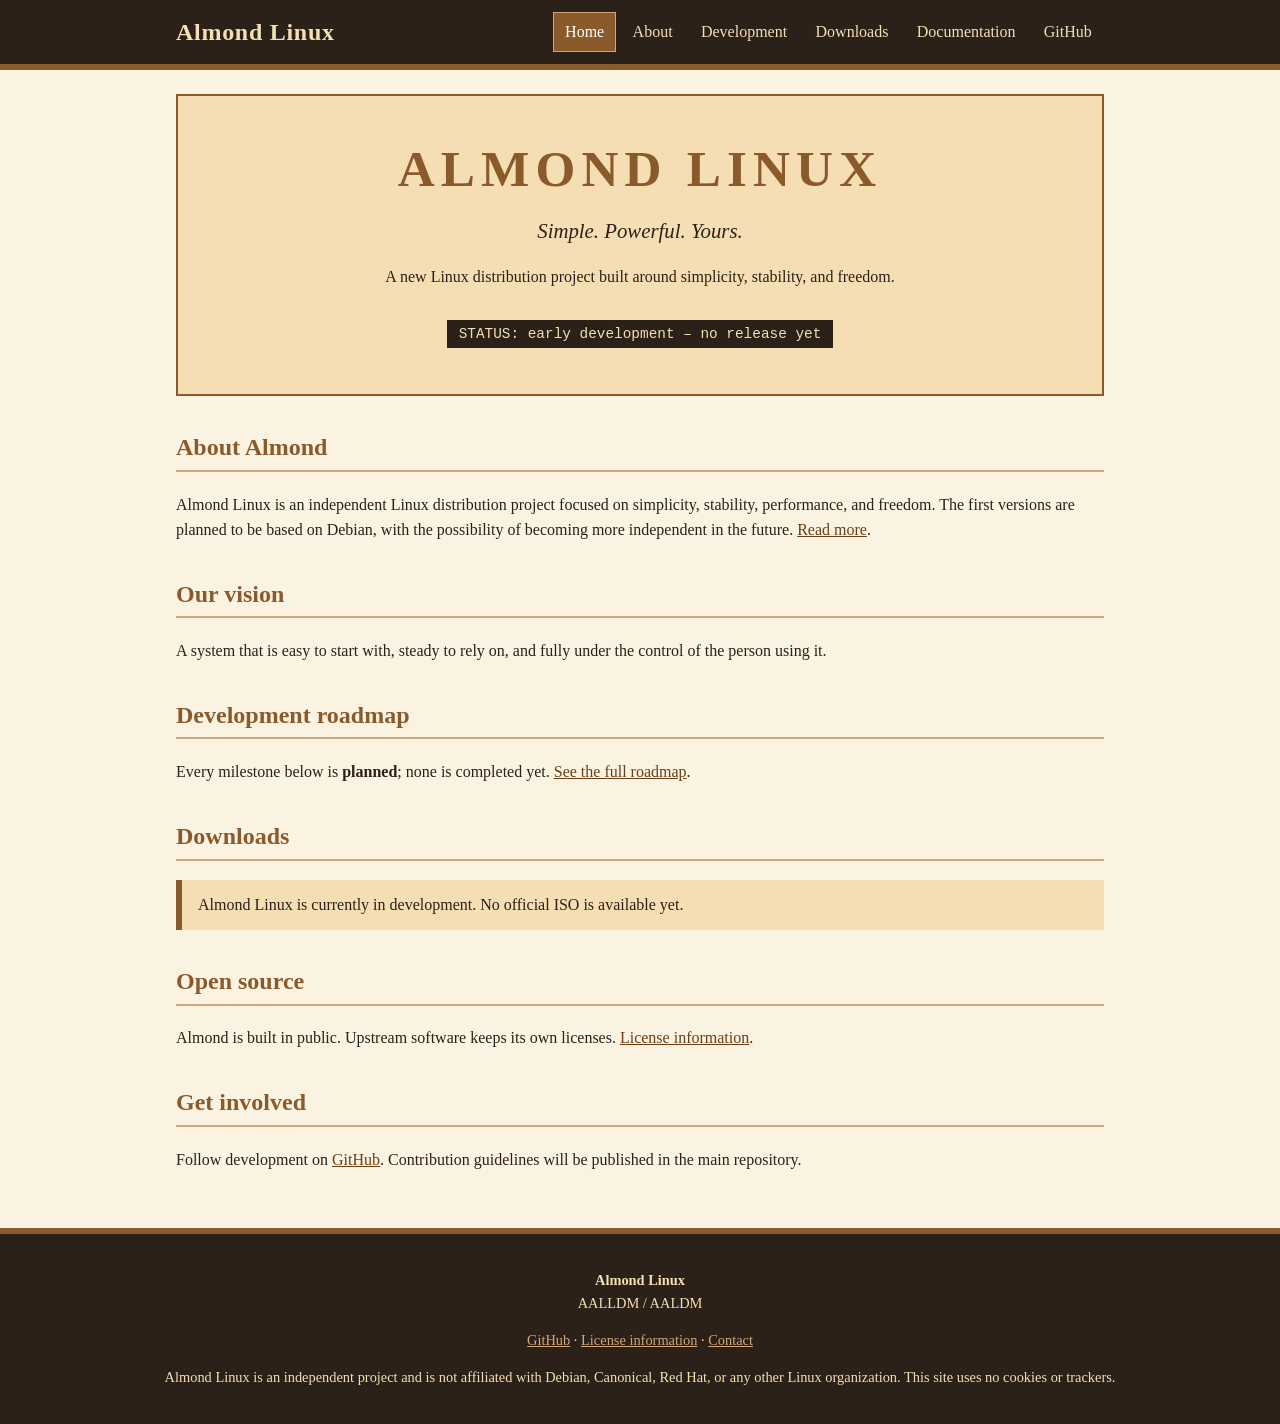
==== index.html @ 00ea7e12 "Initial Almond Linux website (local)" ====
<!DOCTYPE html>
<html lang="en"><head><meta charset="utf-8"><meta name="viewport" content="width=device-width,initial-scale=1">
<title>Almond Linux – Simple. Powerful. Yours.</title><meta name="description" content="Almond Linux is an independent Debian-based Linux distribution project, currently in early development.">
<meta property="og:title" content="Almond Linux – Simple. Powerful. Yours."><meta property="og:description" content="Almond Linux is an independent Debian-based Linux distribution project, currently in early development."><meta property="og:type" content="website">
<meta name="theme-color" content="#2B2118"><link rel="stylesheet" href="assets/css/style.css"></head>
<body><a class="skip" href="#main">Skip to content</a>
<header><div class="bar"><a class="brand" href="index.html">Almond Linux</a><nav aria-label="Main"><ul><li><a href="index.html" aria-current="page">Home</a></li><li><a href="about.html">About</a></li><li><a href="development.html">Development</a></li><li><a href="downloads.html">Downloads</a></li><li><a href="docs.html">Documentation</a></li><li><a href="https://github.com/AlmondLinux" rel="noopener">GitHub</a></li></ul></nav></div></header>
<main id="main">

<section class="hero"><h1>ALMOND LINUX</h1><p class="tag">Simple. Powerful. Yours.</p>
<p>A new Linux distribution project built around simplicity, stability, and freedom.</p>
<p class="status">STATUS: early development – no release yet</p></section>
<h2>About Almond</h2>
<p>Almond Linux is an independent Linux distribution project focused on simplicity, stability, performance, and freedom. The first versions are planned to be based on Debian, with the possibility of becoming more independent in the future. <a href="about.html">Read more</a>.</p>
<h2>Our vision</h2>
<p>A system that is easy to start with, steady to rely on, and fully under the control of the person using it.</p>
<h2>Development roadmap</h2>
<p>Every milestone below is <strong>planned</strong>; none is completed yet. <a href="development.html">See the full roadmap</a>.</p>
<h2>Downloads</h2>
<p class="notice">Almond Linux is currently in development. No official ISO is available yet.</p>
<h2>Open source</h2>
<p>Almond is built in public. Upstream software keeps its own licenses. <a href="docs.html#license">License information</a>.</p>
<h2>Get involved</h2>
<p>Follow development on <a href="https://github.com/AlmondLinux" rel="noopener">GitHub</a>. Contribution guidelines will be published in the main repository.</p>
</main>
<footer><p><strong>Almond Linux</strong><br>AALLDM / AALDM</p>
<p><a href="https://github.com/AlmondLinux" rel="noopener">GitHub</a> · <a href="docs.html#license">License information</a> · <a href="docs.html#contact">Contact</a></p>
<p>Almond Linux is an independent project and is not affiliated with Debian, Canonical, Red Hat, or any other Linux organization. This site uses no cookies or trackers.</p></footer>
</body></html>
---- assets/css/style.css ----
:root{--brown:#8B5A2B;--almond:#D2A679;--cream:#F5DEB3;--dark:#2B2118;--paper:#FBF3E2}
*{box-sizing:border-box}
html{font-size:100%}
body{margin:0;background:var(--paper);color:var(--dark);font:1rem/1.6 Georgia,"Times New Roman",serif}
a{color:#6B3F14}a:hover{color:var(--dark)}
a:focus-visible,button:focus-visible{outline:3px solid var(--dark);outline-offset:2px}
.skip{position:absolute;left:-999px}.skip:focus{left:8px;top:8px;background:var(--cream);padding:.5rem;z-index:9}
header{background:var(--dark);border-bottom:6px solid var(--brown)}
.bar{max-width:60rem;margin:0 auto;padding:.75rem 1rem;display:flex;flex-wrap:wrap;align-items:center;justify-content:space-between;gap:.5rem}
.brand{color:var(--cream);font:700 1.5rem Georgia,serif;text-decoration:none;letter-spacing:.03em}
.brand:hover{color:var(--almond)}
nav ul{list-style:none;margin:0;padding:0;display:flex;flex-wrap:wrap;gap:.25rem}
nav a{display:block;color:var(--cream);text-decoration:none;padding:.4rem .7rem;border:1px solid transparent}
nav a:hover,nav a[aria-current=page]{background:var(--brown);border-color:var(--almond);color:#fff}
main{max-width:60rem;margin:0 auto;padding:1.5rem 1rem 2.5rem}
.hero{background:var(--cream);border:2px solid var(--brown);padding:2rem 1.25rem;text-align:center;margin-bottom:2rem}
.hero h1{font-size:clamp(2rem,8vw,3.2rem);letter-spacing:.12em;margin:0;color:var(--brown)}
.tag{font-size:1.3rem;font-style:italic;margin:.25rem 0 1rem}
.status{display:inline-block;background:var(--dark);color:var(--cream);padding:.25rem .75rem;font:.9rem/1.4 monospace}
h2{color:var(--brown);border-bottom:2px solid var(--almond);padding-bottom:.2rem;margin-top:2rem}
.notice{border-left:6px solid var(--brown);background:var(--cream);padding:.75rem 1rem}
table{border-collapse:collapse;width:100%}
th,td{border:1px solid var(--almond);padding:.5rem;text-align:left;vertical-align:top}
th{background:var(--cream)}
code,pre{font-family:ui-monospace,Menlo,monospace}pre{background:var(--dark);color:var(--cream);padding:1rem;overflow-x:auto}
footer{background:var(--dark);color:var(--cream);border-top:6px solid var(--brown);text-align:center;padding:1.25rem 1rem;font-size:.9rem}
footer a{color:var(--almond)}
@media(max-width:36rem){.bar{flex-direction:column;align-items:flex-start}}
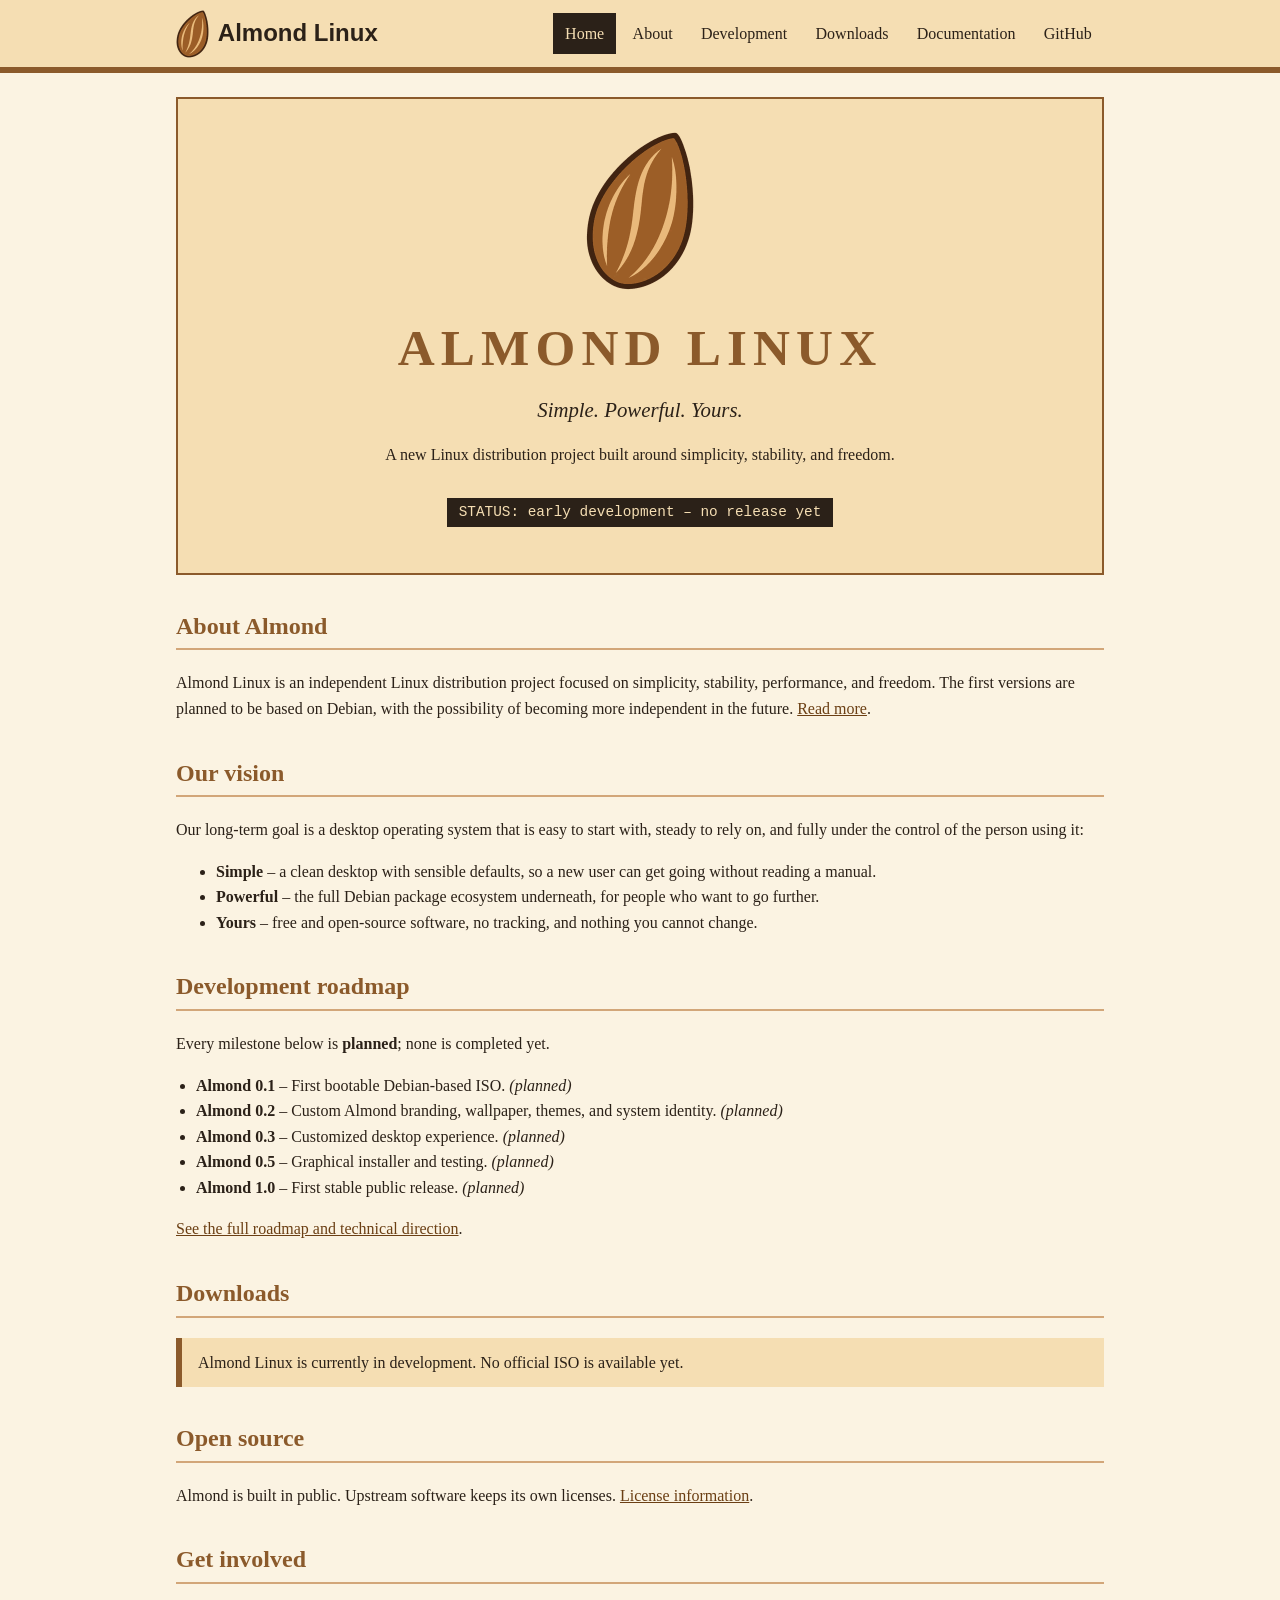
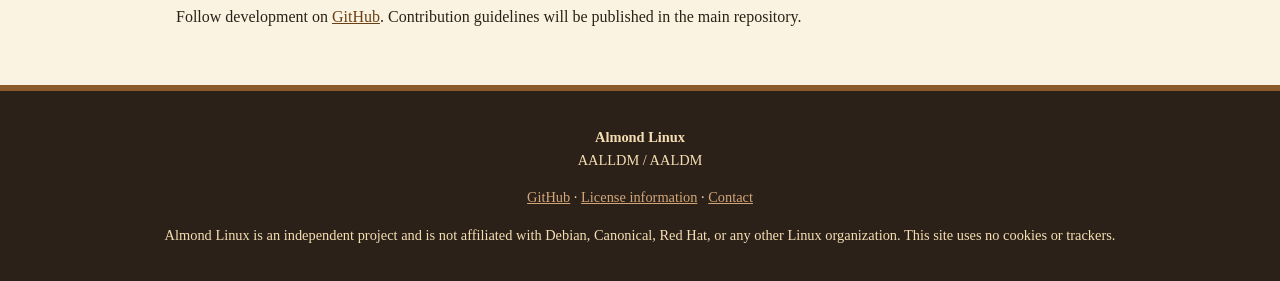
==== commit 104ba542: "Add official Almond logo, favicon and social image; cream header; home roadmap list Co-Authored-By: " ====
--- a/index.html
+++ b/index.html
@@ -2,20 +2,34 @@
 <html lang="en"><head><meta charset="utf-8"><meta name="viewport" content="width=device-width,initial-scale=1">
 <title>Almond Linux – Simple. Powerful. Yours.</title><meta name="description" content="Almond Linux is an independent Debian-based Linux distribution project, currently in early development.">
 <meta property="og:title" content="Almond Linux – Simple. Powerful. Yours."><meta property="og:description" content="Almond Linux is an independent Debian-based Linux distribution project, currently in early development."><meta property="og:type" content="website">
-<meta name="theme-color" content="#2B2118"><link rel="stylesheet" href="assets/css/style.css"></head>
+<meta name="theme-color" content="#F5DEB3"><link rel="stylesheet" href="assets/css/style.css">
+<link rel="icon" href="favicon.ico" sizes="any"><link rel="icon" type="image/png" sizes="32x32" href="assets/images/favicon-32.png"><link rel="apple-touch-icon" href="assets/images/apple-touch-icon.png">
+<meta property="og:image" content="https://almondlinux.github.io/assets/images/og-image.png"><meta property="og:image:alt" content="The Almond Linux logo: a brown almond above the words Almond Linux"><meta name="twitter:card" content="summary_large_image">
+</head>
 <body><a class="skip" href="#main">Skip to content</a>
-<header><div class="bar"><a class="brand" href="index.html">Almond Linux</a><nav aria-label="Main"><ul><li><a href="index.html" aria-current="page">Home</a></li><li><a href="about.html">About</a></li><li><a href="development.html">Development</a></li><li><a href="downloads.html">Downloads</a></li><li><a href="docs.html">Documentation</a></li><li><a href="https://github.com/AlmondLinux" rel="noopener">GitHub</a></li></ul></nav></div></header>
+<header><div class="bar"><a class="brand" href="index.html"><img src="assets/images/almond-mark-header.png" width="33" height="48" alt=""><span>Almond Linux</span></a><nav aria-label="Main"><ul><li><a href="index.html" aria-current="page">Home</a></li><li><a href="about.html">About</a></li><li><a href="development.html">Development</a></li><li><a href="downloads.html">Downloads</a></li><li><a href="docs.html">Documentation</a></li><li><a href="https://github.com/AlmondLinux" rel="noopener">GitHub</a></li></ul></nav></div></header>
 <main id="main">
 
-<section class="hero"><h1>ALMOND LINUX</h1><p class="tag">Simple. Powerful. Yours.</p>
+<section class="hero"><img class="hero-mark" src="assets/images/almond-mark.png" width="110" height="160" alt=""><h1>ALMOND LINUX</h1><p class="tag">Simple. Powerful. Yours.</p>
 <p>A new Linux distribution project built around simplicity, stability, and freedom.</p>
 <p class="status">STATUS: early development – no release yet</p></section>
 <h2>About Almond</h2>
 <p>Almond Linux is an independent Linux distribution project focused on simplicity, stability, performance, and freedom. The first versions are planned to be based on Debian, with the possibility of becoming more independent in the future. <a href="about.html">Read more</a>.</p>
 <h2>Our vision</h2>
-<p>A system that is easy to start with, steady to rely on, and fully under the control of the person using it.</p>
+<p>Our long-term goal is a desktop operating system that is easy to start with, steady to rely on, and fully under the control of the person using it:</p>
+<ul><li><strong>Simple</strong> – a clean desktop with sensible defaults, so a new user can get going without reading a manual.</li>
+<li><strong>Powerful</strong> – the full Debian package ecosystem underneath, for people who want to go further.</li>
+<li><strong>Yours</strong> – free and open-source software, no tracking, and nothing you cannot change.</li></ul>
 <h2>Development roadmap</h2>
-<p>Every milestone below is <strong>planned</strong>; none is completed yet. <a href="development.html">See the full roadmap</a>.</p>
+<p>Every milestone below is <strong>planned</strong>; none is completed yet.</p>
+<ul class="roadmap">
+<li><strong>Almond 0.1</strong> – First bootable Debian-based ISO. <em>(planned)</em></li>
+<li><strong>Almond 0.2</strong> – Custom Almond branding, wallpaper, themes, and system identity. <em>(planned)</em></li>
+<li><strong>Almond 0.3</strong> – Customized desktop experience. <em>(planned)</em></li>
+<li><strong>Almond 0.5</strong> – Graphical installer and testing. <em>(planned)</em></li>
+<li><strong>Almond 1.0</strong> – First stable public release. <em>(planned)</em></li>
+</ul>
+<p><a href="development.html">See the full roadmap and technical direction</a>.</p>
 <h2>Downloads</h2>
 <p class="notice">Almond Linux is currently in development. No official ISO is available yet.</p>
 <h2>Open source</h2>
--- a/assets/css/style.css
+++ b/assets/css/style.css
@@ -5,15 +5,20 @@
 a{color:#6B3F14}a:hover{color:var(--dark)}
 a:focus-visible,button:focus-visible{outline:3px solid var(--dark);outline-offset:2px}
 .skip{position:absolute;left:-999px}.skip:focus{left:8px;top:8px;background:var(--cream);padding:.5rem;z-index:9}
-header{background:var(--dark);border-bottom:6px solid var(--brown)}
-.bar{max-width:60rem;margin:0 auto;padding:.75rem 1rem;display:flex;flex-wrap:wrap;align-items:center;justify-content:space-between;gap:.5rem}
-.brand{color:var(--cream);font:700 1.5rem Georgia,serif;text-decoration:none;letter-spacing:.03em}
-.brand:hover{color:var(--almond)}
+header{background:var(--cream);border-bottom:6px solid var(--brown)}
+.bar{max-width:60rem;margin:0 auto;padding:.6rem 1rem;display:flex;flex-wrap:wrap;align-items:center;justify-content:space-between;gap:.5rem}
+.brand{display:flex;align-items:center;gap:.55rem;color:var(--dark);font:700 1.5rem/1.2 "Trebuchet MS",Verdana,sans-serif;text-decoration:none}
+.brand img{display:block}
+.brand:hover{color:var(--brown)}
 nav ul{list-style:none;margin:0;padding:0;display:flex;flex-wrap:wrap;gap:.25rem}
-nav a{display:block;color:var(--cream);text-decoration:none;padding:.4rem .7rem;border:1px solid transparent}
-nav a:hover,nav a[aria-current=page]{background:var(--brown);border-color:var(--almond);color:#fff}
+nav a{display:block;color:var(--dark);text-decoration:none;padding:.4rem .7rem;border:1px solid transparent}
+nav a:hover{background:var(--brown);border-color:var(--dark);color:#fff}
+nav a[aria-current=page]{background:var(--dark);color:var(--cream)}
 main{max-width:60rem;margin:0 auto;padding:1.5rem 1rem 2.5rem}
 .hero{background:var(--cream);border:2px solid var(--brown);padding:2rem 1.25rem;text-align:center;margin-bottom:2rem}
+.hero-mark{display:block;margin:0 auto 1rem;height:auto}
+.logo-full{display:block;max-width:100%;height:auto}
+.roadmap{padding-left:1.25rem}
 .hero h1{font-size:clamp(2rem,8vw,3.2rem);letter-spacing:.12em;margin:0;color:var(--brown)}
 .tag{font-size:1.3rem;font-style:italic;margin:.25rem 0 1rem}
 .status{display:inline-block;background:var(--dark);color:var(--cream);padding:.25rem .75rem;font:.9rem/1.4 monospace}
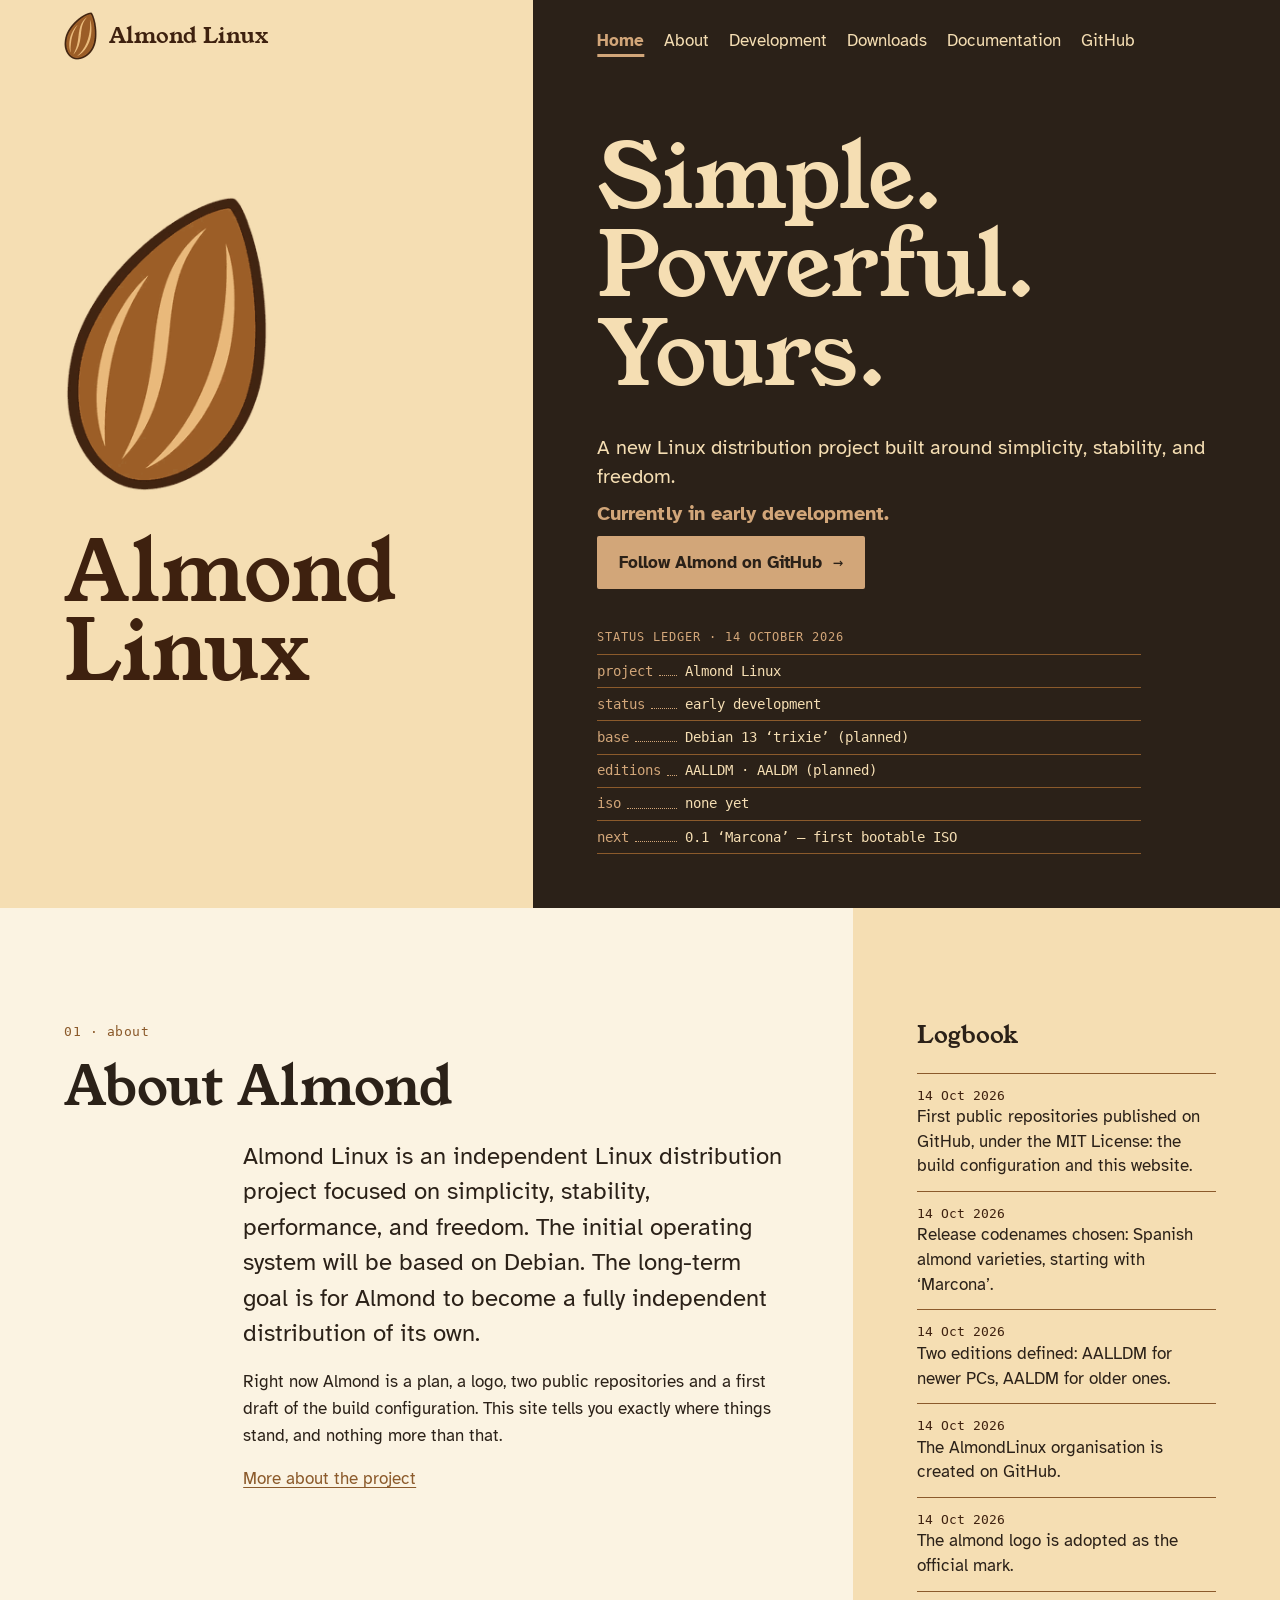
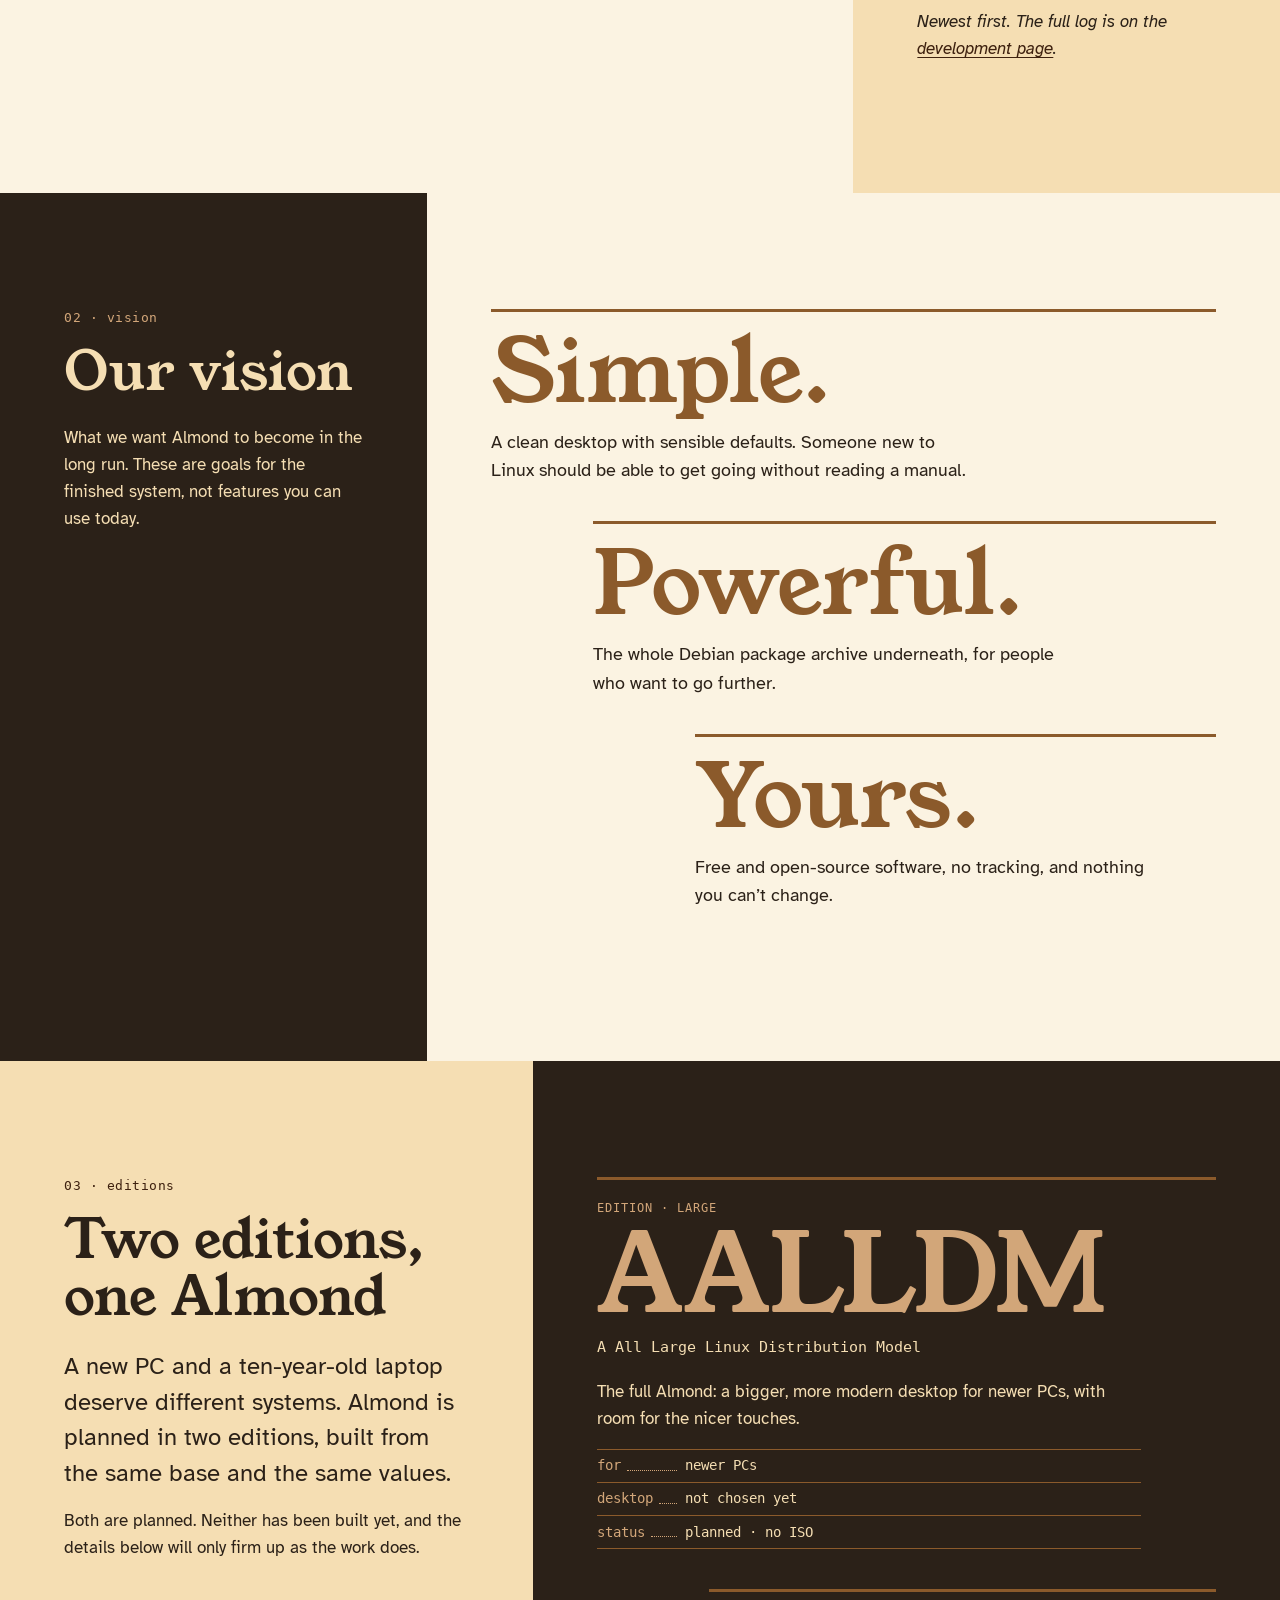
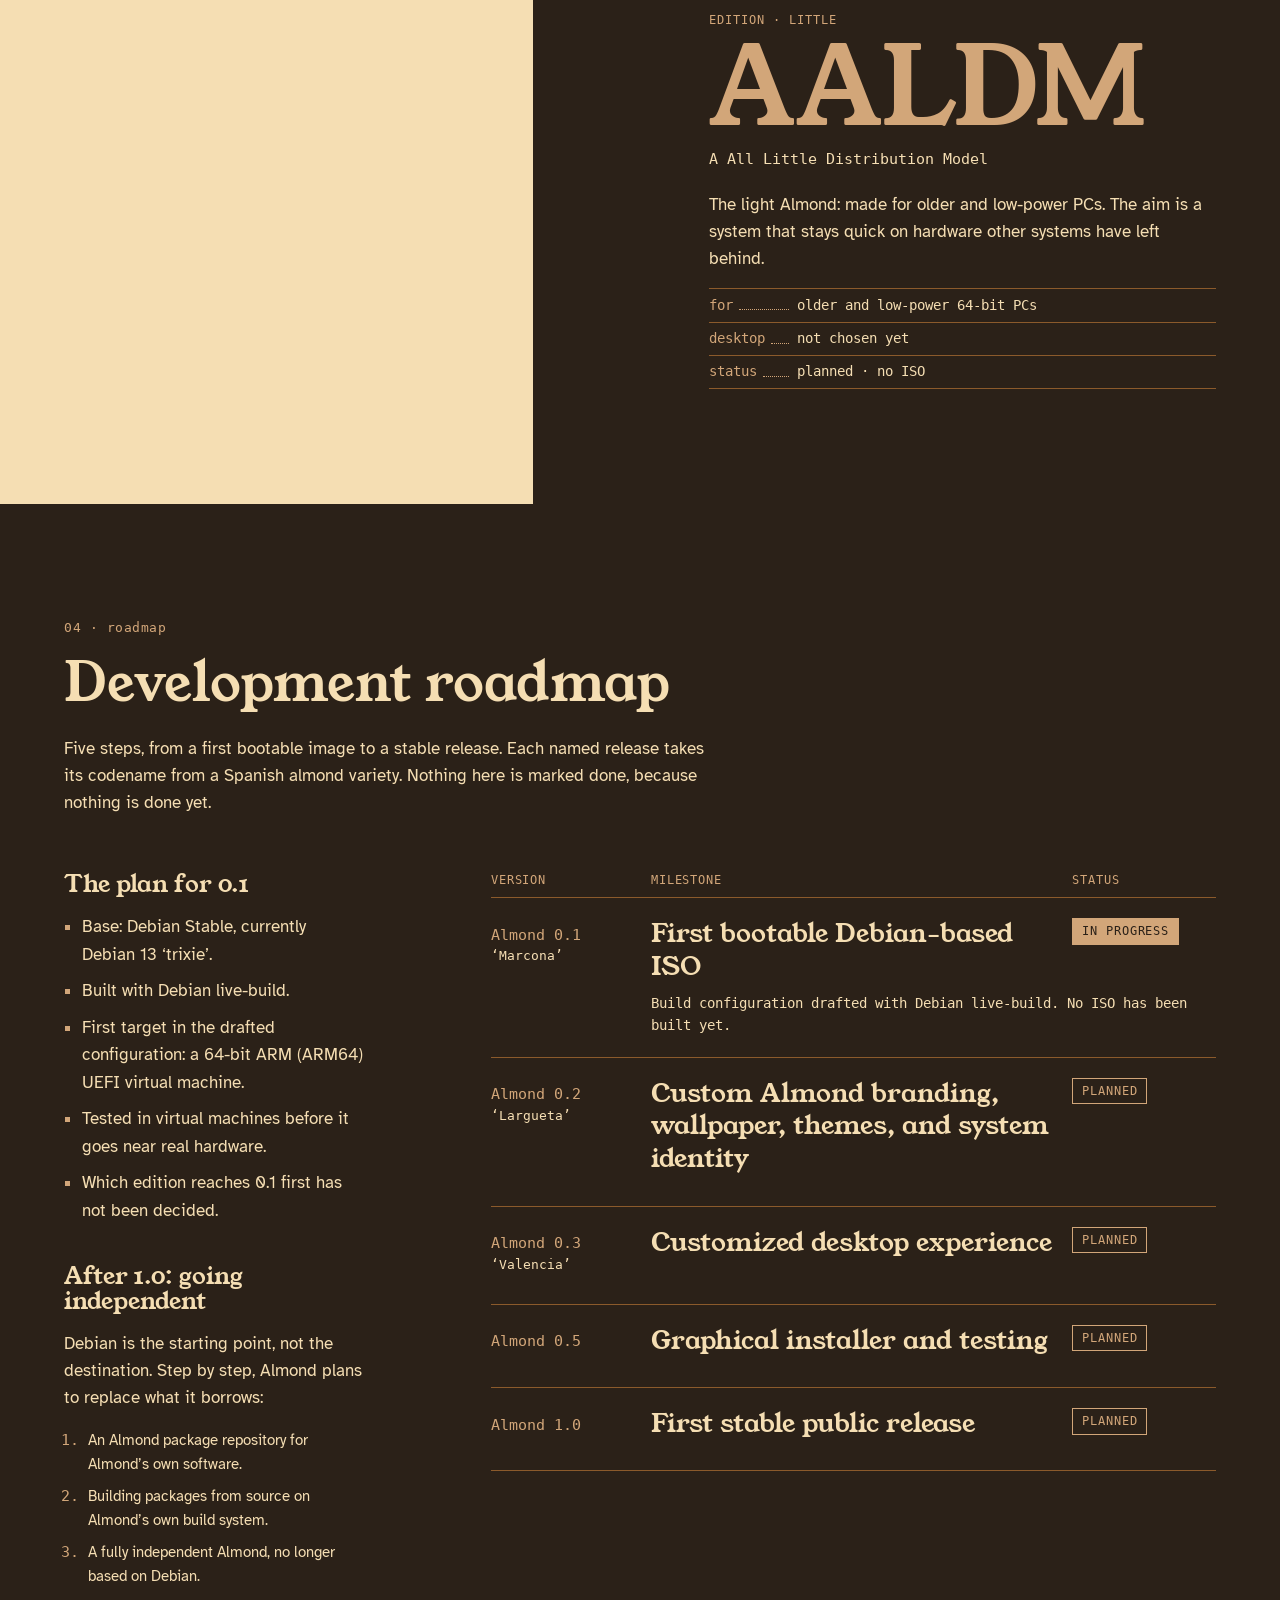
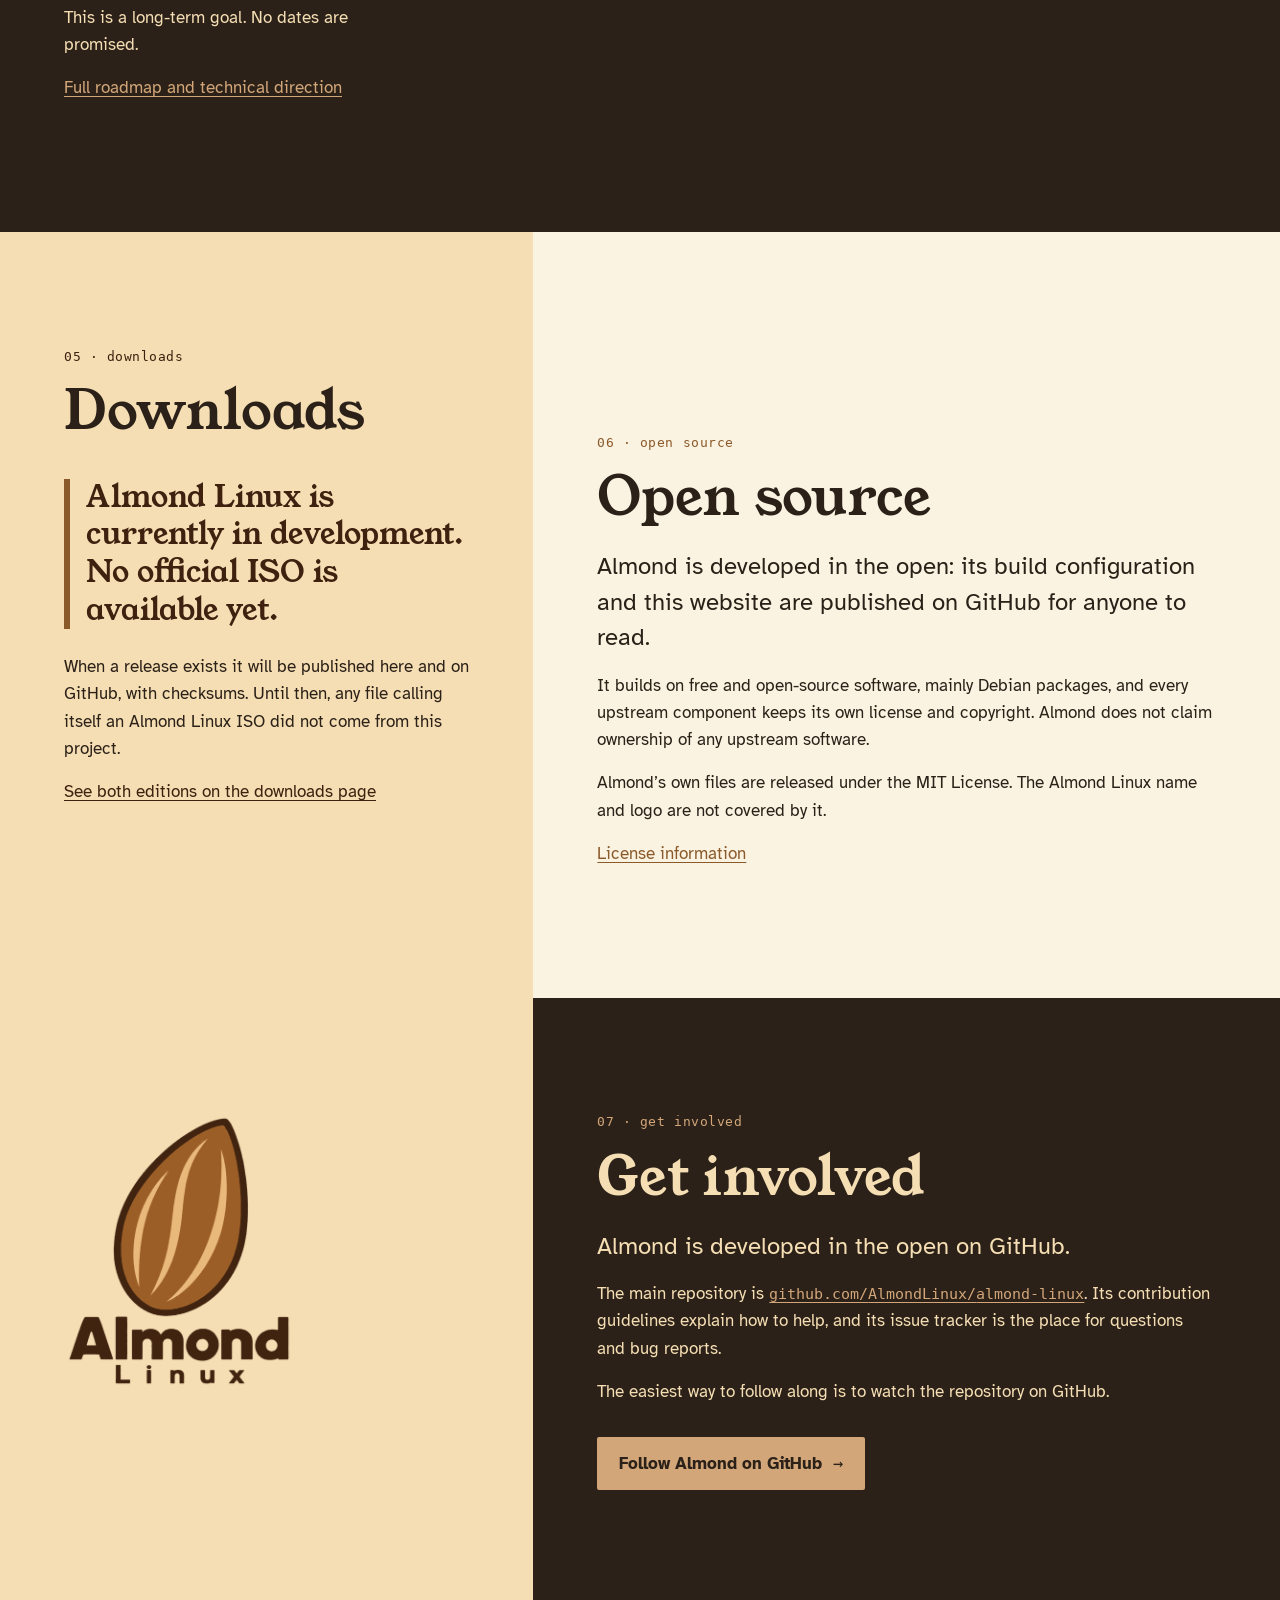
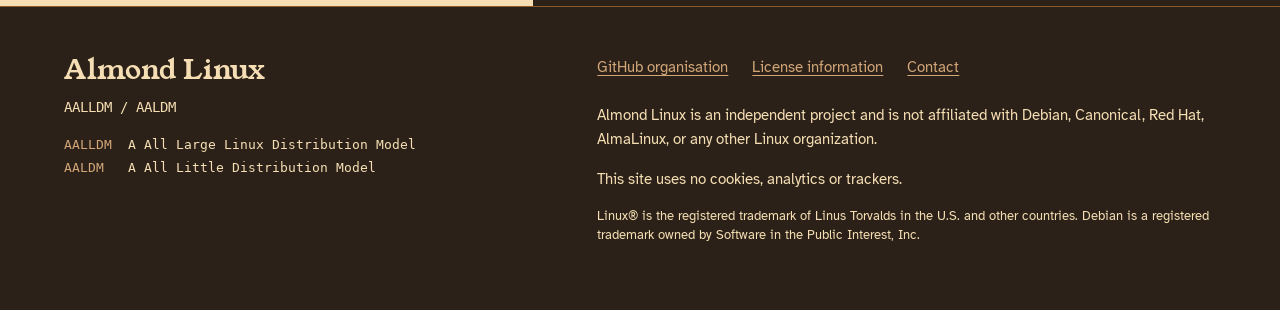
==== commit dfd4ca66: "Almond Linux website: split-field design, two editions, codenames, MIT license Five pages (home, abo" ====
--- a/index.html
+++ b/index.html
@@ -1,43 +1,251 @@
-<!DOCTYPE html>
-<html lang="en"><head><meta charset="utf-8"><meta name="viewport" content="width=device-width,initial-scale=1">
-<title>Almond Linux – Simple. Powerful. Yours.</title><meta name="description" content="Almond Linux is an independent Debian-based Linux distribution project, currently in early development.">
-<meta property="og:title" content="Almond Linux – Simple. Powerful. Yours."><meta property="og:description" content="Almond Linux is an independent Debian-based Linux distribution project, currently in early development."><meta property="og:type" content="website">
-<meta name="theme-color" content="#F5DEB3"><link rel="stylesheet" href="assets/css/style.css">
-<link rel="icon" href="favicon.ico" sizes="any"><link rel="icon" type="image/png" sizes="32x32" href="assets/images/favicon-32.png"><link rel="apple-touch-icon" href="assets/images/apple-touch-icon.png">
-<meta property="og:image" content="https://almondlinux.github.io/assets/images/og-image.png"><meta property="og:image:alt" content="The Almond Linux logo: a brown almond above the words Almond Linux"><meta name="twitter:card" content="summary_large_image">
+<!doctype html>
+<html lang="en">
+<head>
+<meta charset="utf-8">
+<meta name="viewport" content="width=device-width, initial-scale=1">
+<title>Almond Linux – Simple. Powerful. Yours.</title>
+<meta name="description" content="Almond Linux is an independent Linux distribution project, planned to be based on Debian, with two editions: AALLDM for newer PCs and AALDM for older ones. It is in early development: no ISO has been built or released yet.">
+<meta name="theme-color" content="#2B2118">
+<meta name="color-scheme" content="light">
+<link rel="icon" href="favicon.ico" sizes="any">
+<link rel="icon" type="image/png" sizes="32x32" href="assets/images/favicon-32.png">
+<link rel="apple-touch-icon" href="assets/images/apple-touch-icon.png">
+<meta property="og:type" content="website">
+<meta property="og:title" content="Almond Linux – Simple. Powerful. Yours.">
+<meta property="og:description" content="An independent, Debian-based Linux distribution project in early development.">
+<meta property="og:image" content="https://almondlinux.github.io/assets/images/og-image.png">
+<meta property="og:image:alt" content="The Almond Linux logo: a brown almond above the words Almond Linux">
+<meta name="twitter:card" content="summary_large_image">
+<link rel="stylesheet" href="assets/css/fonts.css">
+<link rel="stylesheet" href="assets/css/style.css">
 </head>
-<body><a class="skip" href="#main">Skip to content</a>
-<header><div class="bar"><a class="brand" href="index.html"><img src="assets/images/almond-mark-header.png" width="33" height="48" alt=""><span>Almond Linux</span></a><nav aria-label="Main"><ul><li><a href="index.html" aria-current="page">Home</a></li><li><a href="about.html">About</a></li><li><a href="development.html">Development</a></li><li><a href="downloads.html">Downloads</a></li><li><a href="docs.html">Documentation</a></li><li><a href="https://github.com/AlmondLinux" rel="noopener">GitHub</a></li></ul></nav></div></header>
+<body>
+<a class="skip" href="#main">Skip to content</a>
+
+<header class="split s57 masthead">
+  <div class="field cream bar">
+    <a class="brand" href="index.html"><img src="assets/images/almond-mark-header.png" width="33" height="48" alt=""><span>Almond Linux</span></a>
+  </div>
+  <nav class="field navcell" aria-label="Main">
+    <ul>
+      <li><a href="index.html" aria-current="page">Home</a></li>
+      <li><a href="about.html">About</a></li>
+      <li><a href="development.html">Development</a></li>
+      <li><a href="downloads.html">Downloads</a></li>
+      <li><a href="docs.html">Documentation</a></li>
+      <li><a href="https://github.com/AlmondLinux">GitHub</a></li>
+    </ul>
+  </nav>
+</header>
+
 <main id="main">
 
-<section class="hero"><img class="hero-mark" src="assets/images/almond-mark.png" width="110" height="160" alt=""><h1>ALMOND LINUX</h1><p class="tag">Simple. Powerful. Yours.</p>
-<p>A new Linux distribution project built around simplicity, stability, and freedom.</p>
-<p class="status">STATUS: early development – no release yet</p></section>
-<h2>About Almond</h2>
-<p>Almond Linux is an independent Linux distribution project focused on simplicity, stability, performance, and freedom. The first versions are planned to be based on Debian, with the possibility of becoming more independent in the future. <a href="about.html">Read more</a>.</p>
-<h2>Our vision</h2>
-<p>Our long-term goal is a desktop operating system that is easy to start with, steady to rely on, and fully under the control of the person using it:</p>
-<ul><li><strong>Simple</strong> – a clean desktop with sensible defaults, so a new user can get going without reading a manual.</li>
-<li><strong>Powerful</strong> – the full Debian package ecosystem underneath, for people who want to go further.</li>
-<li><strong>Yours</strong> – free and open-source software, no tracking, and nothing you cannot change.</li></ul>
-<h2>Development roadmap</h2>
-<p>Every milestone below is <strong>planned</strong>; none is completed yet.</p>
-<ul class="roadmap">
-<li><strong>Almond 0.1</strong> – First bootable Debian-based ISO. <em>(planned)</em></li>
-<li><strong>Almond 0.2</strong> – Custom Almond branding, wallpaper, themes, and system identity. <em>(planned)</em></li>
-<li><strong>Almond 0.3</strong> – Customized desktop experience. <em>(planned)</em></li>
-<li><strong>Almond 0.5</strong> – Graphical installer and testing. <em>(planned)</em></li>
-<li><strong>Almond 1.0</strong> – First stable public release. <em>(planned)</em></li>
-</ul>
-<p><a href="development.html">See the full roadmap and technical direction</a>.</p>
-<h2>Downloads</h2>
-<p class="notice">Almond Linux is currently in development. No official ISO is available yet.</p>
-<h2>Open source</h2>
-<p>Almond is built in public. Upstream software keeps its own licenses. <a href="docs.html#license">License information</a>.</p>
-<h2>Get involved</h2>
-<p>Follow development on <a href="https://github.com/AlmondLinux" rel="noopener">GitHub</a>. Contribution guidelines will be published in the main repository.</p>
+  <div class="split s57 hero">
+    <div class="field cream stack">
+      <img class="mark" src="assets/images/almond-mark.png" width="220" height="320" alt="">
+      <h1><span>Almond</span> <span>Linux</span></h1>
+    </div>
+    <div class="field dark stack">
+      <p class="tagline"><span>Simple.</span> <span>Powerful.</span> <span>Yours.</span></p>
+      <div>
+        <p class="lede">A new Linux distribution project built around simplicity, stability, and freedom.</p>
+        <p class="lede strong">Currently in early development.</p>
+        <p class="hero-cta"><a class="btn" href="https://github.com/AlmondLinux/almond-linux"><span>Follow Almond on GitHub</span> <span class="arr" aria-hidden="true">→</span></a></p>
+        <p class="cap">Status ledger · 14 October 2026</p>
+        <dl class="ledger">
+          <div><dt>project</dt><dd>Almond Linux</dd></div>
+          <div><dt>status</dt><dd>early development</dd></div>
+          <div><dt>base</dt><dd>Debian 13 ‘trixie’ (planned)</dd></div>
+          <div><dt>editions</dt><dd>AALLDM · AALDM (planned)</dd></div>
+          <div><dt>iso</dt><dd>none yet</dd></div>
+          <div><dt>next</dt><dd>0.1 ‘Marcona’ – first bootable ISO</dd></div>
+        </dl>
+      </div>
+    </div>
+  </div>
+
+  <section class="split s84" aria-labelledby="h-about">
+    <div class="field paper">
+      <p class="kicker">01 · about</p>
+      <h2 id="h-about">About Almond</h2>
+      <div class="indent">
+        <p class="lead">Almond Linux is an independent Linux distribution project focused on simplicity, stability, performance, and freedom. The initial operating system will be based on Debian. The long-term goal is for Almond to become a fully independent distribution of its own.</p>
+        <p>Right now Almond is a plan, a logo, two public repositories and a first draft of the build configuration. This site tells you exactly where things stand, and nothing more than that.</p>
+        <p><a href="about.html">More about the project</a></p>
+      </div>
+    </div>
+    <div class="field cream log">
+      <h3>Logbook</h3>
+      <ol class="logbook" reversed>
+        <li><time datetime="2026-10-14">14 Oct 2026</time> First public repositories published on GitHub, under the MIT License: the build configuration and this website.</li>
+        <li><time datetime="2026-10-14">14 Oct 2026</time> Release codenames chosen: Spanish almond varieties, starting with ‘Marcona’.</li>
+        <li><time datetime="2026-10-14">14 Oct 2026</time> Two editions defined: AALLDM for newer PCs, AALDM for older ones.</li>
+        <li><time datetime="2026-10-14">14 Oct 2026</time> The AlmondLinux organisation is created on GitHub.</li>
+        <li><time datetime="2026-10-14">14 Oct 2026</time> The almond logo is adopted as the official mark.</li>
+      </ol>
+      <p class="aside">Newest first. The full log is on the <a href="development.html#h-log">development page</a>.</p>
+    </div>
+  </section>
+
+  <section class="split s48" aria-labelledby="h-vision">
+    <div class="field dark">
+      <p class="kicker">02 · vision</p>
+      <h2 id="h-vision">Our vision</h2>
+      <p>What we want Almond to become in the long run. These are goals for the finished system, not features you can use today.</p>
+    </div>
+    <div class="field paper">
+      <dl class="goals">
+        <div class="goal"><dt>Simple.</dt><dd>A clean desktop with sensible defaults. Someone new to Linux should be able to get going without reading a manual.</dd></div>
+        <div class="goal"><dt>Powerful.</dt><dd>The whole Debian package archive underneath, for people who want to go further.</dd></div>
+        <div class="goal"><dt>Yours.</dt><dd>Free and open-source software, no tracking, and nothing you can’t change.</dd></div>
+      </dl>
+    </div>
+  </section>
+
+  <section class="split s57" aria-labelledby="h-editions">
+    <div class="field cream">
+      <p class="kicker">03 · editions</p>
+      <h2 id="h-editions">Two editions, one Almond</h2>
+      <p class="lead">A new PC and a ten-year-old laptop deserve different systems. Almond is planned in two editions, built from the same base and the same values.</p>
+      <p>Both are planned. Neither has been built yet, and the details below will only firm up as the work does.</p>
+    </div>
+    <div class="field dark">
+      <div class="edition">
+        <p class="cap">Edition · large</p>
+        <p class="acro">AALLDM</p>
+        <p class="expansion">A All Large Linux Distribution Model</p>
+        <p>The full Almond: a bigger, more modern desktop for newer PCs, with room for the nicer touches.</p>
+        <dl class="ledger">
+          <div><dt>for</dt><dd>newer PCs</dd></div>
+          <div><dt>desktop</dt><dd>not chosen yet</dd></div>
+          <div><dt>status</dt><dd>planned · no ISO</dd></div>
+        </dl>
+      </div>
+      <div class="edition">
+        <p class="cap">Edition · little</p>
+        <p class="acro">AALDM</p>
+        <p class="expansion">A All Little Distribution Model</p>
+        <p>The light Almond: made for older and low-power PCs. The aim is a system that stays quick on hardware other systems have left behind.</p>
+        <dl class="ledger">
+          <div><dt>for</dt><dd>older and low-power 64-bit PCs</dd></div>
+          <div><dt>desktop</dt><dd>not chosen yet</dd></div>
+          <div><dt>status</dt><dd>planned · no ISO</dd></div>
+        </dl>
+      </div>
+    </div>
+  </section>
+
+  <section class="split s48 dark roadmap" aria-labelledby="h-road">
+    <div class="field wide">
+      <p class="kicker">04 · roadmap</p>
+      <h2 id="h-road">Development roadmap</h2>
+      <p>Five steps, from a first bootable image to a stable release. Each named release takes its codename from a Spanish almond variety. Nothing here is marked done, because nothing is done yet.</p>
+    </div>
+    <div class="field rl">
+      <div class="cols" aria-hidden="true"><span>version</span><span>milestone</span><span>status</span></div>
+      <ol class="road">
+        <li class="cur">
+          <span class="ver">Almond 0.1 <span class="code">‘Marcona’</span></span>
+          <span class="what">First bootable Debian-based ISO</span>
+          <span class="state"><span class="vh">Status: </span>In progress</span>
+          <span class="det">Build configuration drafted with Debian live-build. No ISO has been built yet.</span>
+        </li>
+        <li>
+          <span class="ver">Almond 0.2 <span class="code">‘Largueta’</span></span>
+          <span class="what">Custom Almond branding, wallpaper, themes, and system identity</span>
+          <span class="state"><span class="vh">Status: </span>Planned</span>
+        </li>
+        <li>
+          <span class="ver">Almond 0.3 <span class="code">‘Valencia’</span></span>
+          <span class="what">Customized desktop experience</span>
+          <span class="state"><span class="vh">Status: </span>Planned</span>
+        </li>
+        <li>
+          <span class="ver">Almond 0.5</span>
+          <span class="what">Graphical installer and testing</span>
+          <span class="state"><span class="vh">Status: </span>Planned</span>
+        </li>
+        <li>
+          <span class="ver">Almond 1.0</span>
+          <span class="what">First stable public release</span>
+          <span class="state"><span class="vh">Status: </span>Planned</span>
+        </li>
+      </ol>
+    </div>
+    <div class="field notes">
+      <h3>The plan for 0.1</h3>
+      <ul>
+        <li>Base: Debian Stable, currently Debian 13 ‘trixie’.</li>
+        <li>Built with Debian live-build.</li>
+        <li>First target in the drafted configuration: a 64-bit ARM (ARM64) UEFI virtual machine.</li>
+        <li>Tested in virtual machines before it goes near real hardware.</li>
+        <li>Which edition reaches 0.1 first has not been decided.</li>
+      </ul>
+      <h3>After 1.0: going independent</h3>
+      <p>Debian is the starting point, not the destination. Step by step, Almond plans to replace what it borrows:</p>
+      <ol class="steps">
+        <li>An Almond package repository for Almond’s own software.</li>
+        <li>Building packages from source on Almond’s own build system.</li>
+        <li>A fully independent Almond, no longer based on Debian.</li>
+      </ol>
+      <p>This is a long-term goal. No dates are promised.</p>
+      <p><a href="development.html">Full roadmap and technical direction</a></p>
+    </div>
+  </section>
+
+  <div class="split s57">
+    <section class="field cream" aria-labelledby="h-dl">
+      <p class="kicker">05 · downloads</p>
+      <h2 id="h-dl">Downloads</h2>
+      <p class="big">Almond Linux is currently in development. No official ISO is available yet.</p>
+      <p>When a release exists it will be published here and on GitHub, with checksums. Until then, any file calling itself an Almond Linux ISO did not come from this project.</p>
+      <p><a href="downloads.html">See both editions on the downloads page</a></p>
+    </section>
+    <section class="field paper drop" aria-labelledby="h-os">
+      <p class="kicker">06 · open source</p>
+      <h2 id="h-os">Open source</h2>
+      <p class="lead">Almond is developed in the open: its build configuration and this website are published on GitHub for anyone to read.</p>
+      <p>It builds on free and open-source software, mainly Debian packages, and every upstream component keeps its own license and copyright. Almond does not claim ownership of any upstream software.</p>
+      <p>Almond’s own files are released under the MIT License. The Almond Linux name and logo are not covered by it.</p>
+      <p><a href="docs.html#license">License information</a></p>
+    </section>
+  </div>
+
+  <section class="split s57" aria-labelledby="h-join">
+    <div class="field cream">
+      <img class="lockup" src="assets/images/almond-logo.png" width="480" height="575" alt="">
+    </div>
+    <div class="field dark">
+      <p class="kicker">07 · get involved</p>
+      <h2 id="h-join">Get involved</h2>
+      <p class="lead">Almond is developed in the open on GitHub.</p>
+      <p>The main repository is <a href="https://github.com/AlmondLinux/almond-linux" class="mono">github.com/<wbr>AlmondLinux/<wbr>almond-linux</a>. Its contribution guidelines explain how to help, and its issue tracker is the place for questions and bug reports.</p>
+      <p>The easiest way to follow along is to watch the repository on GitHub.</p>
+      <a class="btn" href="https://github.com/AlmondLinux/almond-linux"><span>Follow Almond on GitHub</span> <span class="arr" aria-hidden="true">→</span></a>
+    </div>
+  </section>
+
 </main>
-<footer><p><strong>Almond Linux</strong><br>AALLDM / AALDM</p>
-<p><a href="https://github.com/AlmondLinux" rel="noopener">GitHub</a> · <a href="docs.html#license">License information</a> · <a href="docs.html#contact">Contact</a></p>
-<p>Almond Linux is an independent project and is not affiliated with Debian, Canonical, Red Hat, or any other Linux organization. This site uses no cookies or trackers.</p></footer>
-</body></html>+
+<footer class="split s57 dark foot">
+  <div class="field">
+    <p class="fname">Almond Linux</p>
+    <p class="mono">AALLDM / AALDM</p>
+    <dl class="expand">
+      <div><dt>AALLDM</dt><dd>A All Large Linux Distribution Model</dd></div>
+      <div><dt>AALDM</dt><dd>A All Little Distribution Model</dd></div>
+    </dl>
+  </div>
+  <div class="field">
+    <ul class="flinks">
+      <li><a href="https://github.com/AlmondLinux">GitHub organisation</a></li>
+      <li><a href="docs.html#license">License information</a></li>
+      <li><a href="docs.html#contact">Contact</a></li>
+    </ul>
+    <p>Almond Linux is an independent project and is not affiliated with Debian, Canonical, Red Hat, AlmaLinux, or any other Linux organization.</p>
+    <p>This site uses no cookies, analytics or trackers.</p>
+    <p class="legal">Linux® is the registered trademark of Linus Torvalds in the U.S. and other countries. Debian is a registered trademark owned by Software in the Public Interest, Inc.</p>
+  </div>
+</footer>
+</body>
+</html>
--- a/assets/css/fonts.css
+++ b/assets/css/fonts.css
@@ -0,0 +1,5 @@
+@font-face{font-family:"Young Serif";src:url(../fonts/young-serif-latin-400-normal.woff2) format("woff2");font-weight:400;font-style:normal;font-display:swap}
+@font-face{font-family:"Atkinson Hyperlegible";src:url(../fonts/atkinson-hyperlegible-latin-400-normal.woff2) format("woff2");font-weight:400;font-style:normal;font-display:swap}
+@font-face{font-family:"Atkinson Hyperlegible";src:url(../fonts/atkinson-hyperlegible-latin-400-italic.woff2) format("woff2");font-weight:400;font-style:italic;font-display:swap}
+@font-face{font-family:"Atkinson Hyperlegible";src:url(../fonts/atkinson-hyperlegible-latin-700-normal.woff2) format("woff2");font-weight:700;font-style:normal;font-display:swap}
+@font-face{font-family:"DejaVu Sans Mono";src:url(../fonts/dejavu-sans-mono-subset-400.woff2) format("woff2");font-weight:400;font-style:normal;font-display:swap}
--- a/assets/css/style.css
+++ b/assets/css/style.css
@@ -1,33 +1,292 @@
-:root{--brown:#8B5A2B;--almond:#D2A679;--cream:#F5DEB3;--dark:#2B2118;--paper:#FBF3E2}
-*{box-sizing:border-box}
-html{font-size:100%}
-body{margin:0;background:var(--paper);color:var(--dark);font:1rem/1.6 Georgia,"Times New Roman",serif}
-a{color:#6B3F14}a:hover{color:var(--dark)}
-a:focus-visible,button:focus-visible{outline:3px solid var(--dark);outline-offset:2px}
-.skip{position:absolute;left:-999px}.skip:focus{left:8px;top:8px;background:var(--cream);padding:.5rem;z-index:9}
-header{background:var(--cream);border-bottom:6px solid var(--brown)}
-.bar{max-width:60rem;margin:0 auto;padding:.6rem 1rem;display:flex;flex-wrap:wrap;align-items:center;justify-content:space-between;gap:.5rem}
-.brand{display:flex;align-items:center;gap:.55rem;color:var(--dark);font:700 1.5rem/1.2 "Trebuchet MS",Verdana,sans-serif;text-decoration:none}
-.brand img{display:block}
-.brand:hover{color:var(--brown)}
-nav ul{list-style:none;margin:0;padding:0;display:flex;flex-wrap:wrap;gap:.25rem}
-nav a{display:block;color:var(--dark);text-decoration:none;padding:.4rem .7rem;border:1px solid transparent}
-nav a:hover{background:var(--brown);border-color:var(--dark);color:#fff}
-nav a[aria-current=page]{background:var(--dark);color:var(--cream)}
-main{max-width:60rem;margin:0 auto;padding:1.5rem 1rem 2.5rem}
-.hero{background:var(--cream);border:2px solid var(--brown);padding:2rem 1.25rem;text-align:center;margin-bottom:2rem}
-.hero-mark{display:block;margin:0 auto 1rem;height:auto}
-.logo-full{display:block;max-width:100%;height:auto}
-.roadmap{padding-left:1.25rem}
-.hero h1{font-size:clamp(2rem,8vw,3.2rem);letter-spacing:.12em;margin:0;color:var(--brown)}
-.tag{font-size:1.3rem;font-style:italic;margin:.25rem 0 1rem}
-.status{display:inline-block;background:var(--dark);color:var(--cream);padding:.25rem .75rem;font:.9rem/1.4 monospace}
-h2{color:var(--brown);border-bottom:2px solid var(--almond);padding-bottom:.2rem;margin-top:2rem}
-.notice{border-left:6px solid var(--brown);background:var(--cream);padding:.75rem 1rem}
-table{border-collapse:collapse;width:100%}
-th,td{border:1px solid var(--almond);padding:.5rem;text-align:left;vertical-align:top}
-th{background:var(--cream)}
-code,pre{font-family:ui-monospace,Menlo,monospace}pre{background:var(--dark);color:var(--cream);padding:1rem;overflow-x:auto}
-footer{background:var(--dark);color:var(--cream);border-top:6px solid var(--brown);text-align:center;padding:1.25rem 1rem;font-size:.9rem}
-footer a{color:var(--almond)}
-@media(max-width:36rem){.bar{flex-direction:column;align-items:flex-start}}
+/* Almond Linux — site stylesheet
+   Palette: brown #8B5A2B, almond #D2A679, cream #F5DEB3, dark #2B2118
+   (+ #3E210F, the logo's own outline brown, and #FBF3E2 paper).
+   The logo outline is #3E210F: only ever place the logo on cream or paper. */
+:root {
+  --brown: #8B5A2B;
+  --almond: #D2A679;
+  --cream: #F5DEB3;
+  --dark: #2B2118;
+  --ink: #3E210F;
+  --paper: #FBF3E2;
+  --serif: "Young Serif", Georgia, serif;
+  --sans: "Atkinson Hyperlegible", "Trebuchet MS", sans-serif;
+  --mono: "DejaVu Sans Mono", Menlo, monospace;
+  --gut: clamp(1rem, 5vw, 5rem);
+  --vpad: clamp(3.5rem, 9vw, 8rem);
+}
+
+*, *::before, *::after { box-sizing: border-box; }
+html { -webkit-text-size-adjust: 100%; text-size-adjust: 100%; }
+body {
+  margin: 0;
+  background: var(--paper);
+  color: var(--dark);
+  font: 400 1.0625rem/1.6 var(--sans);
+  font-synthesis: none;
+}
+h1, h2, h3 { font-family: var(--serif); font-weight: 400; line-height: 1.05; margin: 0; overflow-wrap: break-word; }
+h2 { font-size: clamp(2rem, 1rem + 3vw, 4rem); margin-bottom: 1.5rem; }
+h3 { font-size: 1.5rem; margin-bottom: 1rem; }
+p { margin: 0 0 1rem; max-width: 40rem; }
+img { display: block; max-width: 100%; height: auto; }
+ul, ol, dl, dd { margin: 0; padding: 0; }
+.mono { font-family: var(--mono); font-size: .9em; }
+
+/* fields: each sets its own link, focus and label colours */
+.cream { background: var(--cream); color: var(--dark); --link: var(--ink); --focus: var(--dark); --kick: var(--ink); --rule: var(--brown); }
+.paper { background: var(--paper); color: var(--dark); --link: var(--brown); --focus: var(--dark); --kick: var(--brown); --rule: var(--brown); }
+.dark { background: var(--dark); color: var(--cream); --link: var(--almond); --focus: var(--almond); --kick: var(--almond); --rule: var(--brown); }
+
+a { color: var(--link, var(--brown)); text-decoration-thickness: 1px; text-underline-offset: .2em; }
+a:hover { text-decoration-thickness: 3px; }
+:focus-visible { outline: 3px solid var(--focus, var(--dark)); outline-offset: 3px; }
+
+.skip {
+  position: absolute; left: 1rem; top: -10rem; z-index: 10;
+  padding: .75rem 1rem; background: var(--cream); color: var(--dark);
+  border: 2px solid var(--dark); font-weight: 700;
+}
+.skip:focus { top: 1rem; }
+.vh {
+  position: absolute; width: 1px; height: 1px; overflow: hidden;
+  clip-path: inset(50%); white-space: nowrap;
+}
+
+/* the split grid: one column until 50rem, then 5/7, 8/4, 4/8 */
+.split { display: grid; }
+.field { padding: var(--vpad) var(--gut); min-width: 0; }
+
+.kicker {
+  font: .8125rem/1.4 var(--mono); color: var(--kick);
+  letter-spacing: .04em; margin-bottom: 1rem;
+}
+.lead { font-size: clamp(1.1875rem, 1rem + .6vw, 1.5rem); line-height: 1.5; }
+
+/* header */
+.masthead .field { padding-top: .75rem; padding-bottom: .75rem; }
+.brand {
+  display: inline-flex; align-items: center; gap: .75rem;
+  font: 1.375rem/1 var(--serif); color: var(--ink); text-decoration: none;
+}
+.brand:hover { text-decoration: underline; text-decoration-thickness: 2px; }
+.navcell { background: var(--cream); --focus: var(--dark); border-bottom: 1px solid var(--brown); }
+.masthead .navcell { padding-top: 0; }
+.navcell ul { list-style: none; display: flex; flex-wrap: wrap; gap: 0 1.25rem; }
+.navcell a { display: block; padding: .5rem 0; color: var(--dark); text-decoration: none; }
+.navcell a:hover { text-decoration: underline; }
+.navcell a[aria-current="page"] {
+  font-weight: 700; text-decoration: underline; text-decoration-thickness: 3px;
+  text-underline-offset: .45em; text-decoration-color: var(--brown);
+}
+
+/* hero */
+.stack { display: flex; flex-direction: column; gap: 2.5rem; }
+.hero .cream { flex-direction: row; align-items: flex-end; gap: 1.25rem; padding-top: 2rem; padding-bottom: 2.5rem; }
+.mark { width: clamp(4.5rem, 20vw, 8rem); }
+h1 { font-size: clamp(2.5rem, 12vw, 6rem); line-height: .95; color: var(--ink); }
+h1 span, .tagline span { display: block; }
+.tagline {
+  font: clamp(2.75rem, 15vw, 6rem)/.98 var(--serif);
+  color: var(--cream); margin: 0; max-width: none;
+}
+.lede { font-size: 1.25rem; line-height: 1.45; margin-bottom: .5rem; }
+.strong { font-weight: 700; color: var(--almond); margin-bottom: 1rem; }
+.hero-cta { margin: 0 0 2.5rem; }
+.hero-cta .btn { margin-top: .5rem; }
+.cap {
+  font: .75rem/1.4 var(--mono); text-transform: uppercase;
+  letter-spacing: .08em; color: var(--kick, var(--almond)); margin-bottom: .5rem;
+}
+
+/* ledger: mono key/value rows with dotted leaders */
+.ledger { font: .875rem/1.5 var(--mono); max-width: 34rem; margin-bottom: 2.5rem; border-bottom: 1px solid var(--rule, var(--brown)); }
+.ledger div {
+  display: grid; grid-template-columns: 10ch minmax(0, 1fr); gap: 0 1ch;
+  padding: .35rem 0; border-top: 1px solid var(--rule, var(--brown));
+}
+.ledger dt { display: flex; align-self: start; color: var(--kick, var(--almond)); }
+.ledger dt::after { content: ""; flex: 1; margin: 0 0 .4em .75ch; border-bottom: 1px dotted currentColor; }
+
+.btn {
+  display: inline-block; padding: .875rem 1.25rem;
+  background: var(--almond); color: var(--dark);
+  border: 2px solid var(--almond); border-radius: 2px;
+  font-weight: 700; line-height: 1.2; text-decoration: none;
+}
+.btn:hover { background: var(--cream); border-color: var(--cream); }
+.cream .btn, .paper .btn { background: var(--dark); color: var(--cream); border-color: var(--dark); }
+.cream .btn:hover, .paper .btn:hover { background: var(--ink); border-color: var(--ink); }
+.arr { font-family: var(--mono); font-weight: 400; margin-left: .35rem; }
+
+/* logbook: dated entries of things that actually happened */
+.logbook { list-style: none; margin: .5rem 0 1rem; border-bottom: 1px solid var(--brown); }
+.logbook li { padding: .75rem 0; border-top: 1px solid var(--brown); line-height: 1.45; }
+.logbook time { display: block; font: .8125rem/1.5 var(--mono); color: var(--kick, var(--ink)); }
+.aside { font-style: italic; }
+
+/* vision: three words, stepped down the page */
+.goal { border-top: 3px solid var(--brown); padding: 1rem 0 2.25rem; }
+.goal + .goal { margin-left: clamp(1.5rem, 8vw, 9rem); }
+.goal + .goal + .goal { margin-left: clamp(3rem, 16vw, 18rem); }
+.goal dt { font: clamp(2.75rem, 1.5rem + 5vw, 6rem)/1 var(--serif); color: var(--brown); margin-bottom: .75rem; }
+.goal dd { max-width: 30rem; font-size: 1.125rem; }
+
+/* editions: two planned builds of Almond, set as a typographic pair */
+.edition { border-top: 3px solid var(--rule); padding: 1.25rem 0 2.5rem; }
+.edition:last-child { padding-bottom: 0; }
+.edition + .edition { margin-left: clamp(0rem, 10vw, 10rem); }
+.edition .acro { font: clamp(3rem, 2rem + 6vw, 7rem)/.95 var(--serif); color: var(--kick); margin: 0 0 .5rem; letter-spacing: -.01em; }
+.edition .expansion { font: .9375rem/1.5 var(--mono); margin-bottom: 1.25rem; }
+.edition .ledger { margin-bottom: 0; }
+.edition p:not(.acro):not(.expansion) { max-width: 34rem; }
+
+/* downloads: one row per edition — words on one side, a screen on the other, sides alternating */
+.choose-head { padding-bottom: clamp(2.5rem, 6vw, 4rem); }
+.ed-row { display: grid; gap: 2.5rem; padding: var(--vpad) var(--gut); align-items: center; }
+.ed-text { min-width: 0; }
+.ed-tag { font: italic 400 clamp(1.5rem, 1rem + 1.6vw, 2.25rem)/1.2 var(--sans); color: var(--brown); margin-bottom: .5rem; }
+.ed-name { font-size: clamp(2.25rem, 1rem + 3.6vw, 4.25rem); line-height: 1; color: var(--ink); margin-bottom: .75rem; }
+.ed-row .expansion { font: .875rem/1.5 var(--mono); margin-bottom: 1.25rem; }
+.ed-desc { font-size: clamp(1.125rem, 1rem + .4vw, 1.3125rem); line-height: 1.55; max-width: 36rem; margin-bottom: 1.75rem; }
+.ed-actions { display: flex; flex-wrap: wrap; align-items: center; gap: 1rem 2rem; }
+.ed-actions a { font-weight: 700; font-size: 1.125rem; }
+.ed-actions .btn { margin-top: 0; }
+/* not a link: there is nothing to download yet, and it must not look clickable */
+.ed-row .btn.btn-off, .ed-row .btn.btn-off:hover {
+  background: transparent; color: var(--dark); border: 2px dashed var(--dark);
+  font-family: var(--mono); font-weight: 400; font-size: .9375rem; cursor: default;
+}
+.screen { margin: 0; min-width: 0; }
+.screen-inner {
+  position: relative; aspect-ratio: 16 / 10;
+  background: var(--paper); border: clamp(.5rem, 1.2vw, .875rem) solid var(--dark);
+  box-shadow: .75rem .75rem 0 var(--brown);
+}
+.paper .screen-inner { background: var(--cream); }
+.screen-inner img { position: absolute; top: 50%; left: 50%; width: auto; height: 46%; max-width: none; transform: translate(-50%, -50%); }
+.screen figcaption { font: .8125rem/1.5 var(--mono); margin-top: 1.5rem; color: var(--kick); }
+
+/* roadmap ledger */
+.roadmap .wide { padding-bottom: 0; }
+.roadmap .rl { padding-top: 2.5rem; padding-bottom: 0; }
+.roadmap .notes { padding-top: 3rem; }
+.notes ul { padding-left: 1.1rem; list-style: square; margin-bottom: 1.5rem; }
+.notes li { margin-bottom: .6rem; max-width: 34rem; }
+.notes li::marker { color: var(--almond); }
+.notes h3 + p, .notes ul + h3 { margin-top: 0; }
+.notes ul + h3 { padding-top: 1rem; }
+.steps { padding-left: 1.5rem; margin-bottom: 1rem; font-size: .9375rem; }
+.steps li { margin-bottom: .5rem; max-width: 34rem; }
+.steps li::marker { font-family: var(--mono); color: var(--almond); }
+.cols { display: none; }
+.road { list-style: none; border-bottom: 1px solid var(--brown); }
+.road li {
+  display: grid; grid-template-columns: minmax(0, 1fr) auto;
+  grid-template-areas: "ver state" "what what" "det det";
+  gap: .6rem 1rem; padding: 1.25rem 0; border-top: 1px solid var(--brown);
+}
+.ver { grid-area: ver; font: .9375rem/1.5 var(--mono); color: var(--almond); }
+.code { display: block; font-size: .8125rem; color: var(--cream); }
+.what { grid-area: what; font: clamp(1.25rem, 1rem + .8vw, 1.75rem)/1.25 var(--serif); }
+.state {
+  grid-area: state; align-self: start; justify-self: end;
+  font: .75rem/1 var(--mono); text-transform: uppercase; letter-spacing: .08em;
+  padding: .4rem .55rem; border: 1px solid var(--almond); color: var(--almond); white-space: nowrap;
+}
+.cur .state { background: var(--almond); color: var(--dark); }
+.det { grid-area: det; font: .875rem/1.55 var(--mono); max-width: 34rem; }
+
+/* downloads, open source, get involved */
+.big {
+  font: clamp(1.375rem, 1rem + 1.1vw, 2rem)/1.25 var(--serif); color: var(--ink);
+  border-left: 6px solid var(--brown); padding-left: 1rem; margin: 2.5rem 0 1.5rem;
+}
+.dark .big { color: var(--cream); border-left-color: var(--almond); }
+.lockup { width: clamp(7rem, 18vw, 15rem); }
+.btn { margin-top: 1rem; }
+
+/* inner pages: prose and plain tables */
+.prose h2 { margin-top: 3rem; }
+.prose h2:first-child { margin-top: 0; }
+.prose h3 { margin-top: 2rem; }
+.prose ul, .prose ol { padding-left: 1.25rem; margin: 0 0 1rem; max-width: 40rem; }
+.prose li { margin-bottom: .4rem; }
+.prose li::marker { color: var(--brown); }
+.dark .prose li::marker, .prose.dark li::marker { color: var(--almond); }
+pre, code, kbd { font-family: var(--mono); font-size: .875rem; }
+pre { background: var(--dark); color: var(--cream); padding: 1rem 1.25rem; overflow-x: auto; max-width: 44rem; border-left: 6px solid var(--almond); }
+table { border-collapse: collapse; width: 100%; max-width: 44rem; margin: 0 0 1.5rem; font-size: .9375rem; }
+caption { text-align: left; font: .75rem/1.4 var(--mono); text-transform: uppercase; letter-spacing: .08em; color: var(--kick); padding-bottom: .5rem; }
+th, td { text-align: left; vertical-align: top; padding: .55rem .75rem .55rem 0; border-top: 1px solid var(--rule, var(--brown)); }
+thead th { font: .75rem/1.4 var(--mono); text-transform: uppercase; letter-spacing: .08em; color: var(--kick); border-top: 0; }
+tbody tr:last-child th, tbody tr:last-child td { border-bottom: 1px solid var(--rule, var(--brown)); }
+.scroll { overflow-x: auto; max-width: 100%; }
+
+/* inner-page head: long one-word titles ("Documentation", "Development") must fit their column */
+.pagehead h1 { font-size: clamp(1.75rem, 11vw, 6rem); }
+
+/* downloads: release-name page head (h1 = "Almond 0.1" line + huge codename) */
+.release h1 .rel { display: block; font-size: clamp(1.75rem, 1rem + 2.4vw, 3.25rem); line-height: 1.1; margin-bottom: .25rem; }
+.release h1 .cn { display: block; font-size: clamp(3.25rem, 17vw, 8.5rem); line-height: .9; }
+
+/* footer */
+.foot { border-top: 1px solid var(--brown); font-size: .9375rem; }
+.foot .field { padding-top: 3rem; padding-bottom: 3rem; }
+.foot .field + .field { padding-top: 0; }
+.fname { font: 1.75rem/1.1 var(--serif); margin-bottom: .75rem; }
+.expand { font: .8125rem/1.5 var(--mono); }
+.expand div { display: grid; grid-template-columns: 7ch minmax(0, 1fr); gap: 0 1ch; margin-bottom: .25rem; }
+.expand dt { color: var(--almond); }
+.flinks { list-style: none; display: flex; flex-wrap: wrap; gap: .5rem 1.5rem; margin-bottom: 1.5rem; }
+.legal { font-size: .8125rem; line-height: 1.5; }
+
+@media (min-width: 50rem) {
+  .s57 { grid-template-columns: minmax(0, 5fr) minmax(0, 7fr); }
+  .s84 { grid-template-columns: minmax(0, 8fr) minmax(0, 4fr); }
+  .s48 { grid-template-columns: minmax(0, 4fr) minmax(0, 8fr); }
+
+  .navcell { background: var(--dark); --focus: var(--almond); border-bottom: 0; display: flex; align-items: center; }
+  .masthead .navcell { padding-top: .75rem; }
+  .navcell a { color: var(--cream); }
+  .navcell a[aria-current="page"] { color: var(--almond); text-decoration-color: var(--almond); }
+
+  .hero { min-height: calc(100vh - 4.5rem); }
+  .hero .dark { justify-content: space-between; }
+  .hero .cream { flex-direction: column; align-items: flex-start; gap: 2.5rem; padding: var(--vpad) var(--gut); }
+  .mark { width: clamp(6.875rem, 16vw, 13.75rem); }
+  h1 { font-size: clamp(3rem, 6.5vw, 7rem); }
+  /* scale with height too, so the hero button stays on a laptop's first screen */
+  .tagline { font-size: clamp(3.5rem, min(8vw, 10vh), 8rem); }
+  .hero .dark { padding-top: clamp(2.5rem, 6vh, 6rem); padding-bottom: clamp(2.5rem, 6vh, 6rem); gap: 2rem; }
+  .hero .strong { margin-bottom: 0; }
+  .hero .ledger { margin-bottom: 0; }
+
+  .indent { margin-left: clamp(0rem, 14vw, 16rem); }
+  .log { display: flex; flex-direction: column; justify-content: flex-end; }
+
+  .roadmap .wide { grid-column: 1 / -1; }
+  .roadmap .notes { grid-column: 1; grid-row: 2; padding-top: 2.5rem; }
+  .roadmap .rl { grid-column: 2; grid-row: 2; padding-bottom: var(--vpad); }
+  .drop { padding-top: calc(var(--vpad) * 1.75); }
+  .foot .field + .field { padding-top: 3rem; }
+
+  /* inner-page head: title on cream, summary on dark */
+  .pagehead .cream { display: flex; flex-direction: column; justify-content: flex-end; }
+  .pagehead h1 { font-size: clamp(2.25rem, 4.6vw, 5.5rem); }
+  .ed-row { grid-template-columns: minmax(0, 1fr) minmax(0, 1fr); gap: clamp(2.5rem, 6vw, 6rem); }
+  .ed-row.flip .ed-text { order: 2; }
+  .edition + .edition { margin-left: clamp(1rem, 20vw - 9rem, 10rem); }
+  .release h1 .cn { font-size: clamp(3rem, 6.6vw, 9rem); }
+}
+
+@media (min-width: 70rem) {
+  .cols, .road li { grid-template-columns: 9rem minmax(0, 1fr) 9rem; }
+  .cols {
+    display: grid; gap: 0 1rem; padding-bottom: .5rem;
+    font: .75rem/1.4 var(--mono); text-transform: uppercase; letter-spacing: .08em; color: var(--almond);
+  }
+  .road li { grid-template-areas: "ver what state" ". det det"; }
+  .ver { padding-top: .35rem; }
+  .state { justify-self: start; }
+}
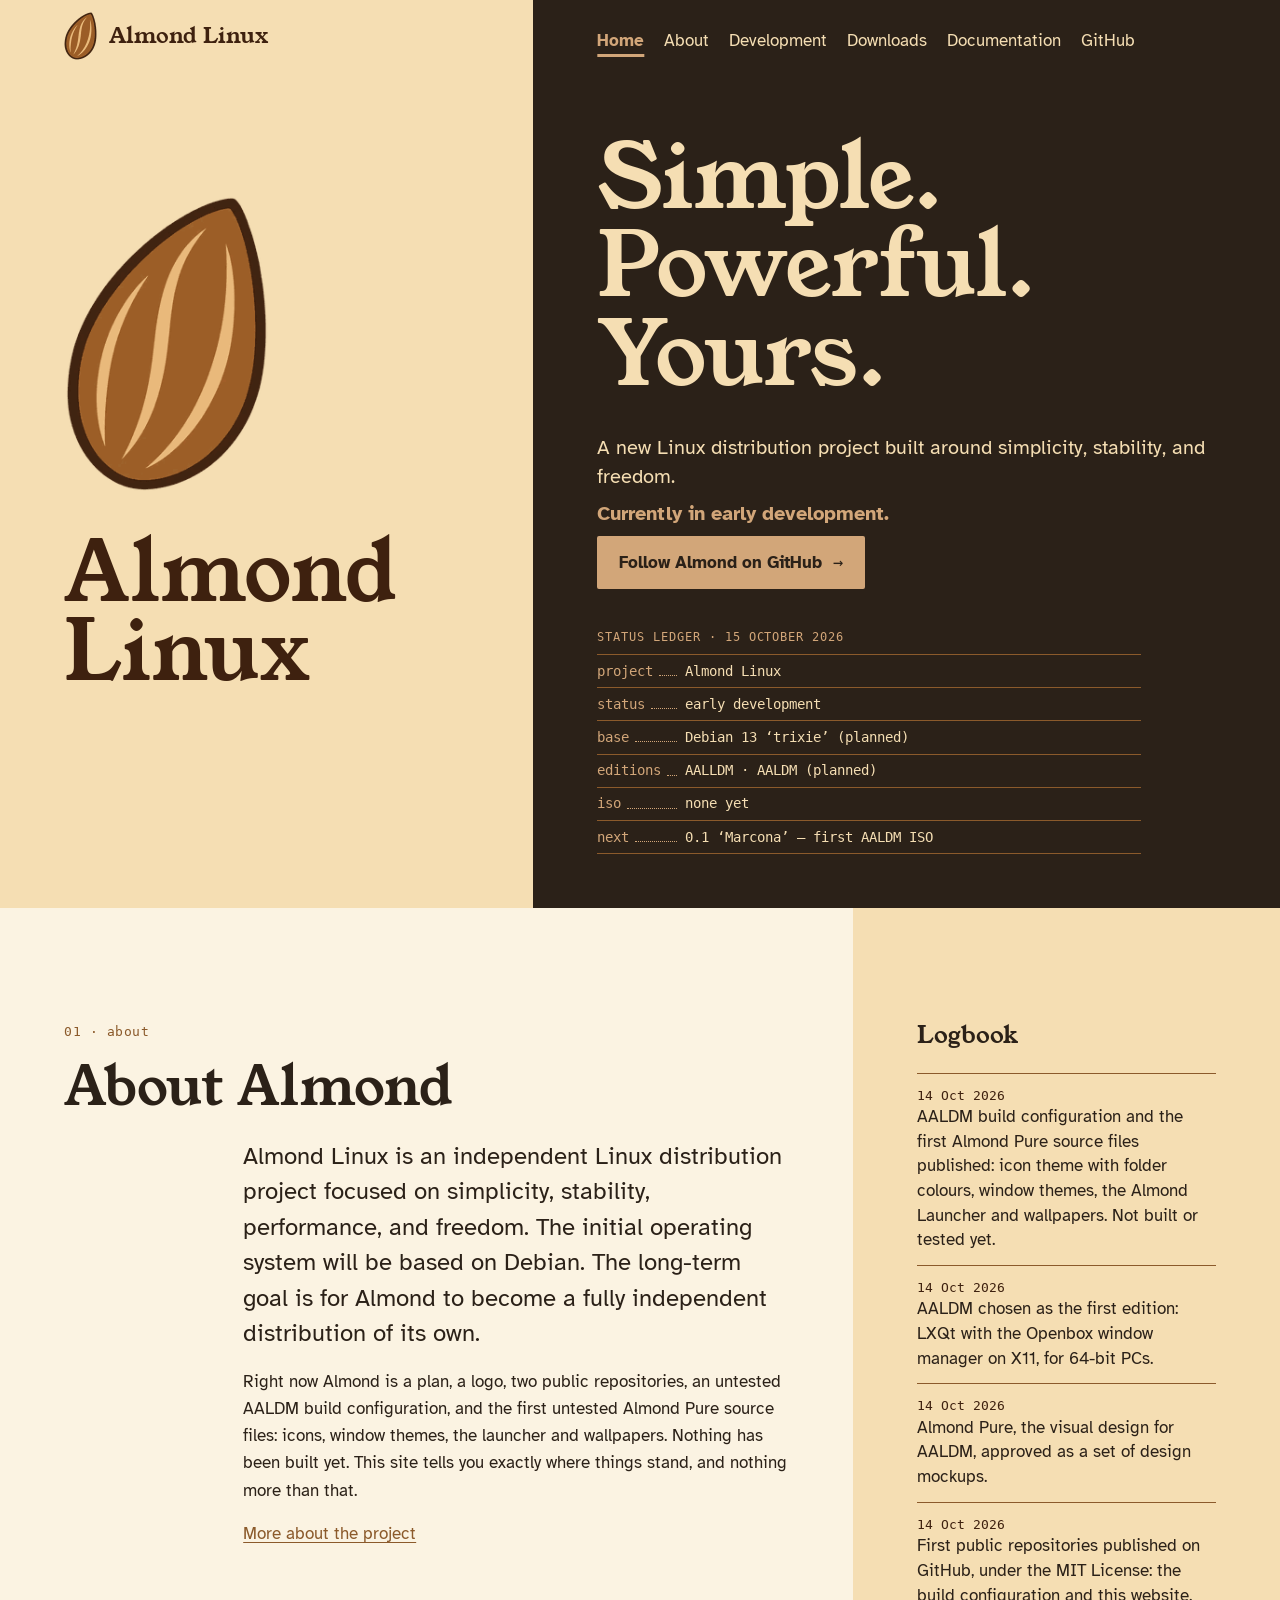
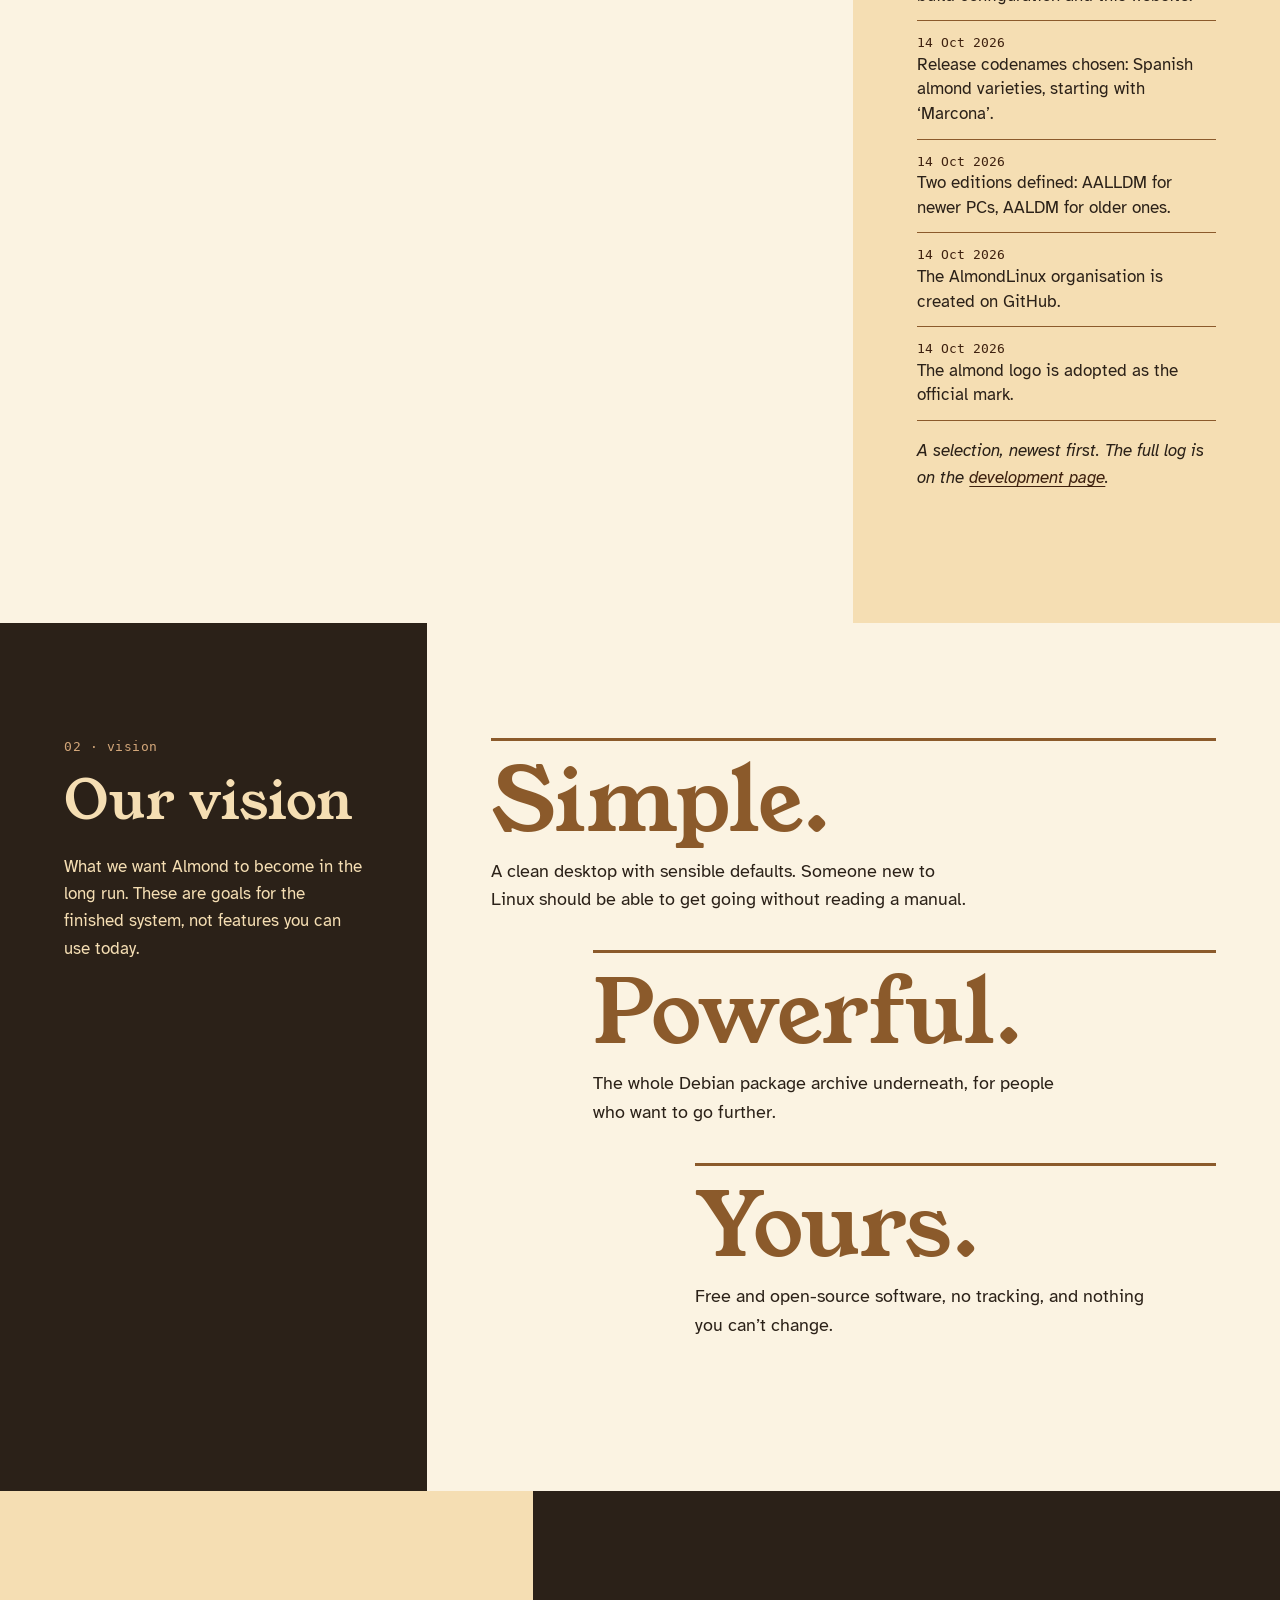
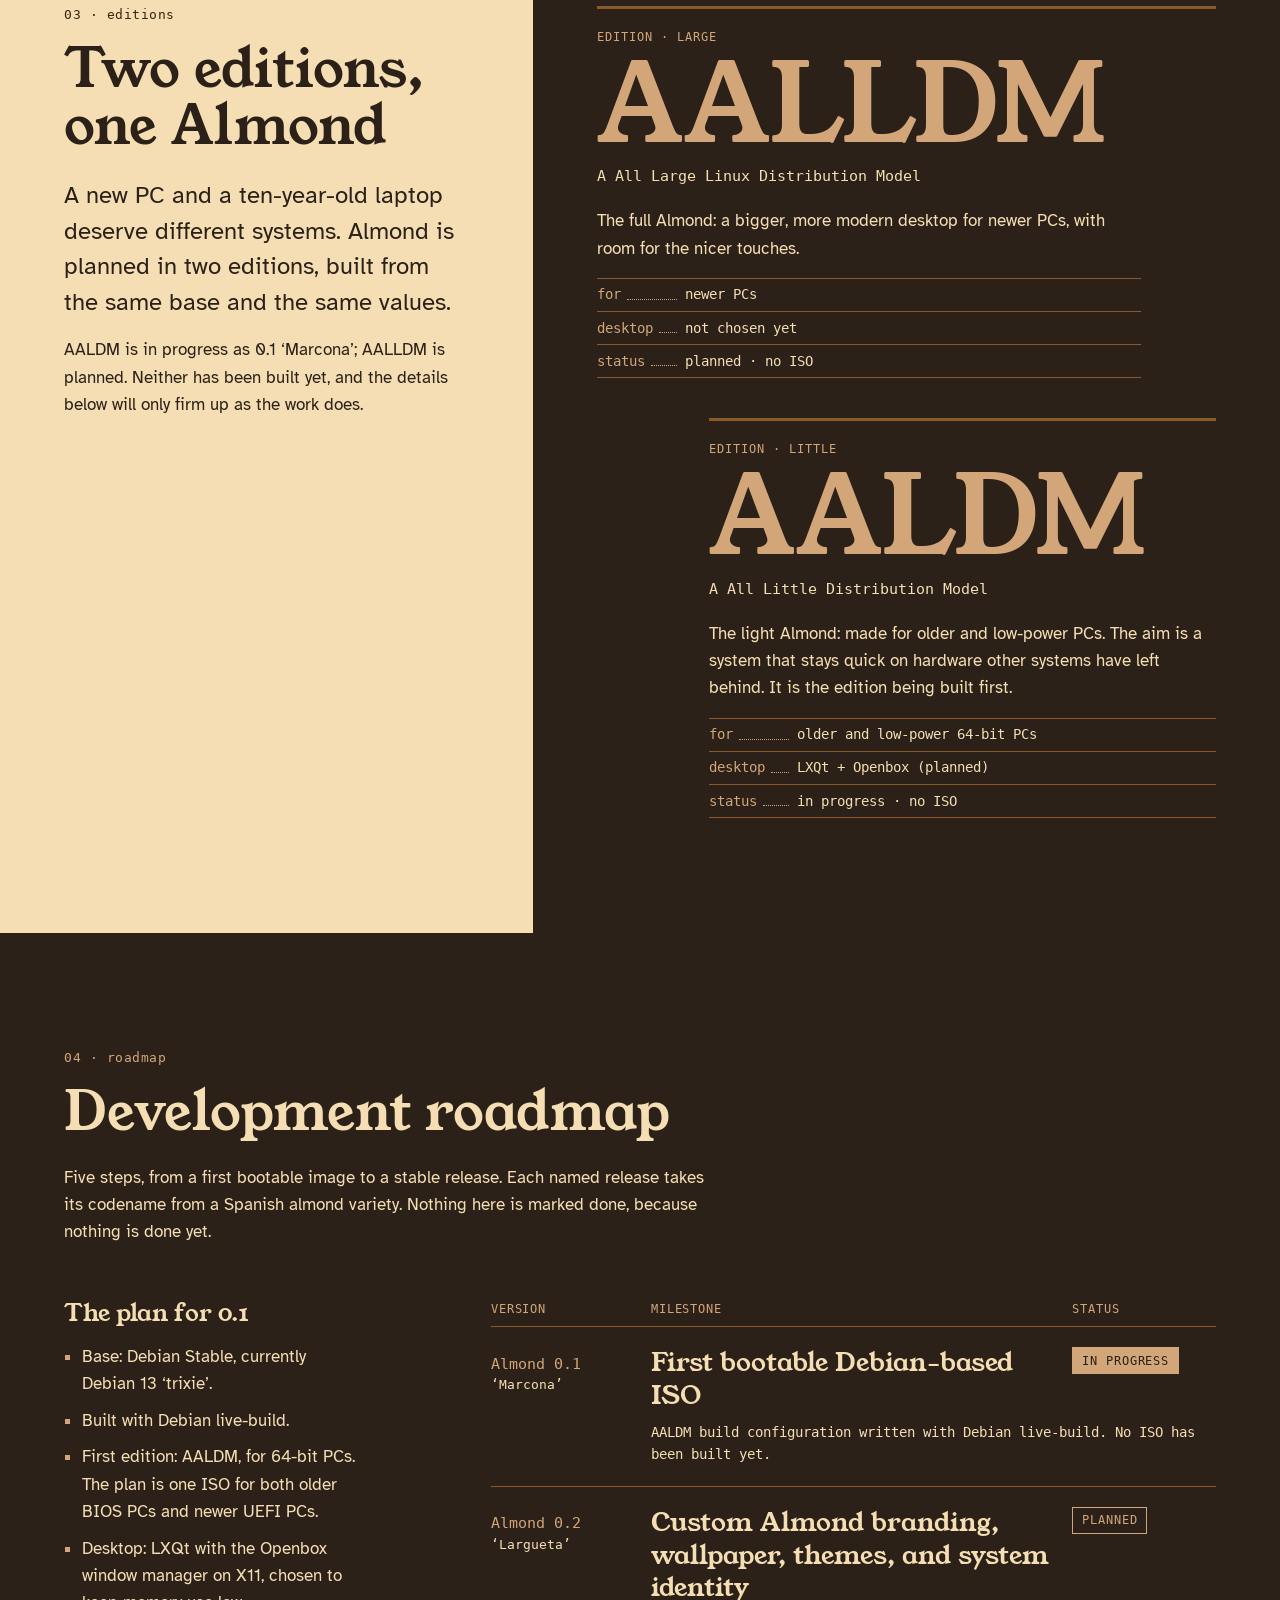
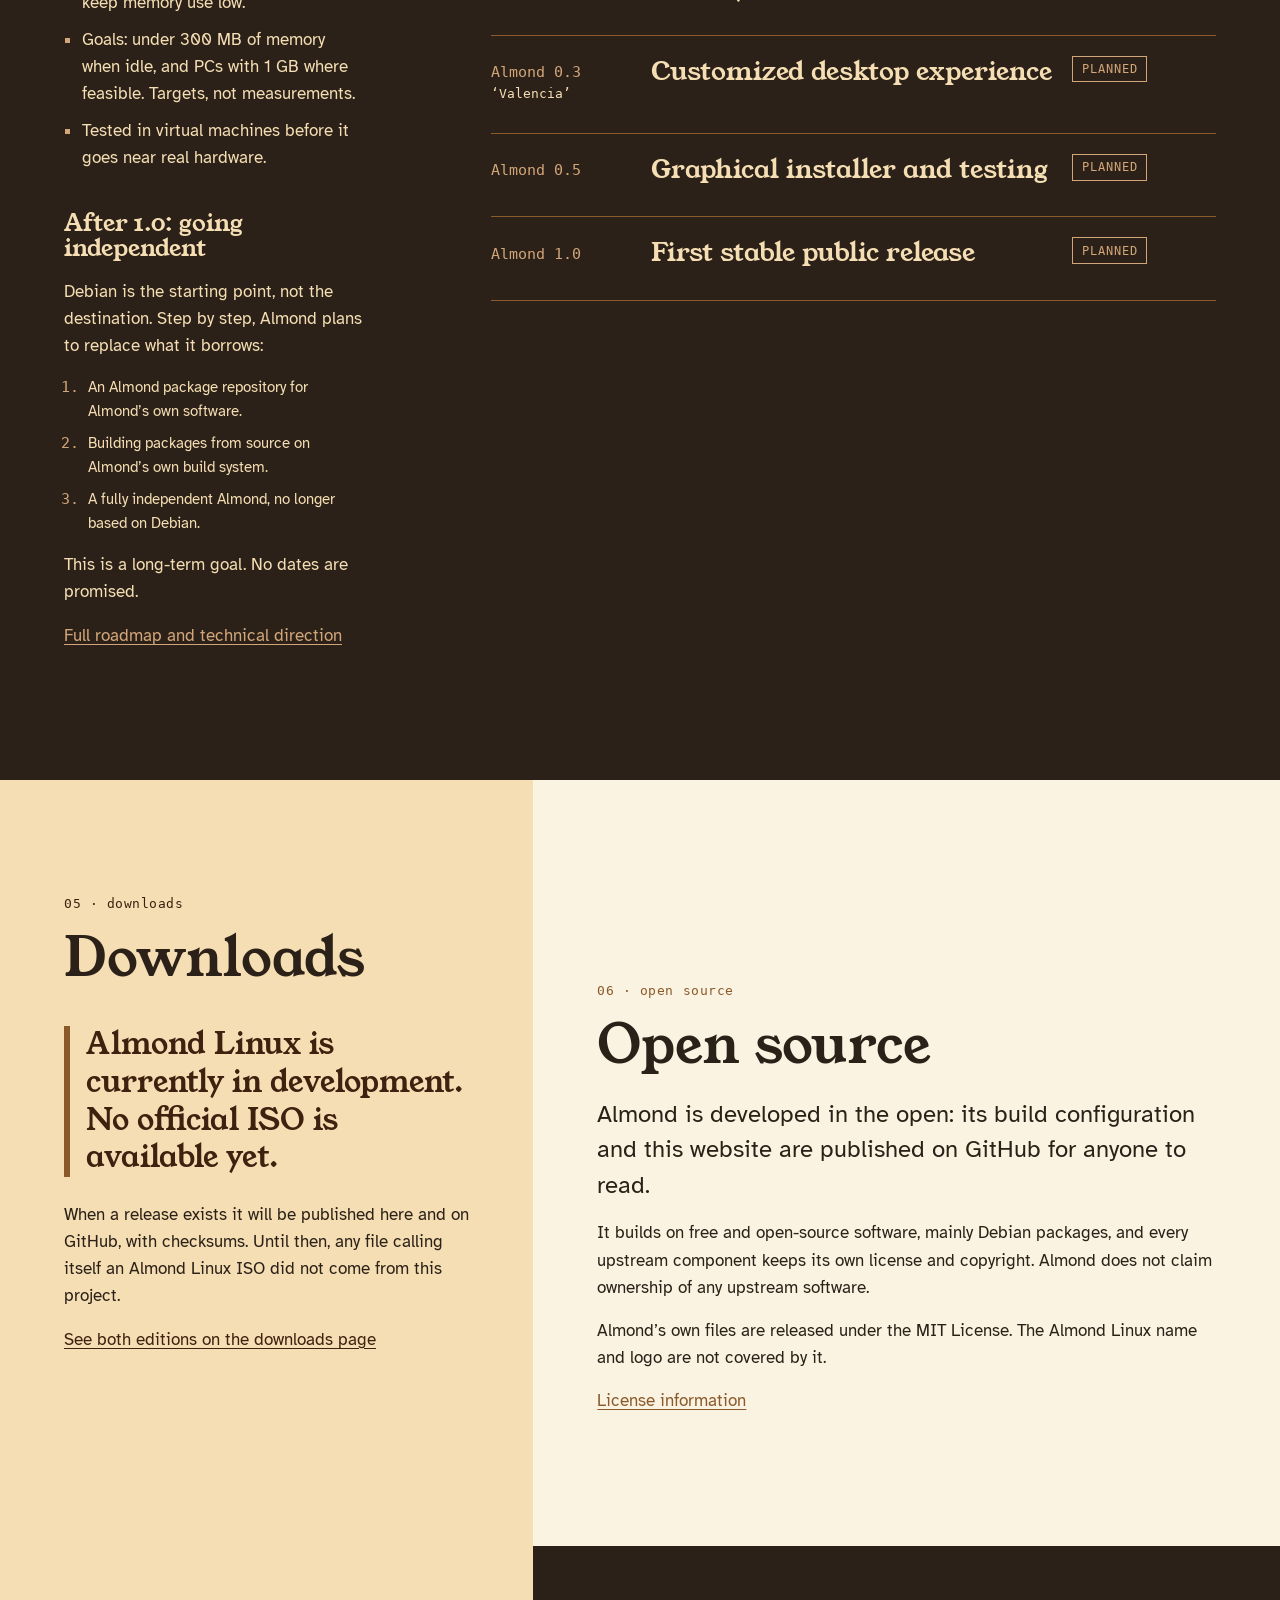
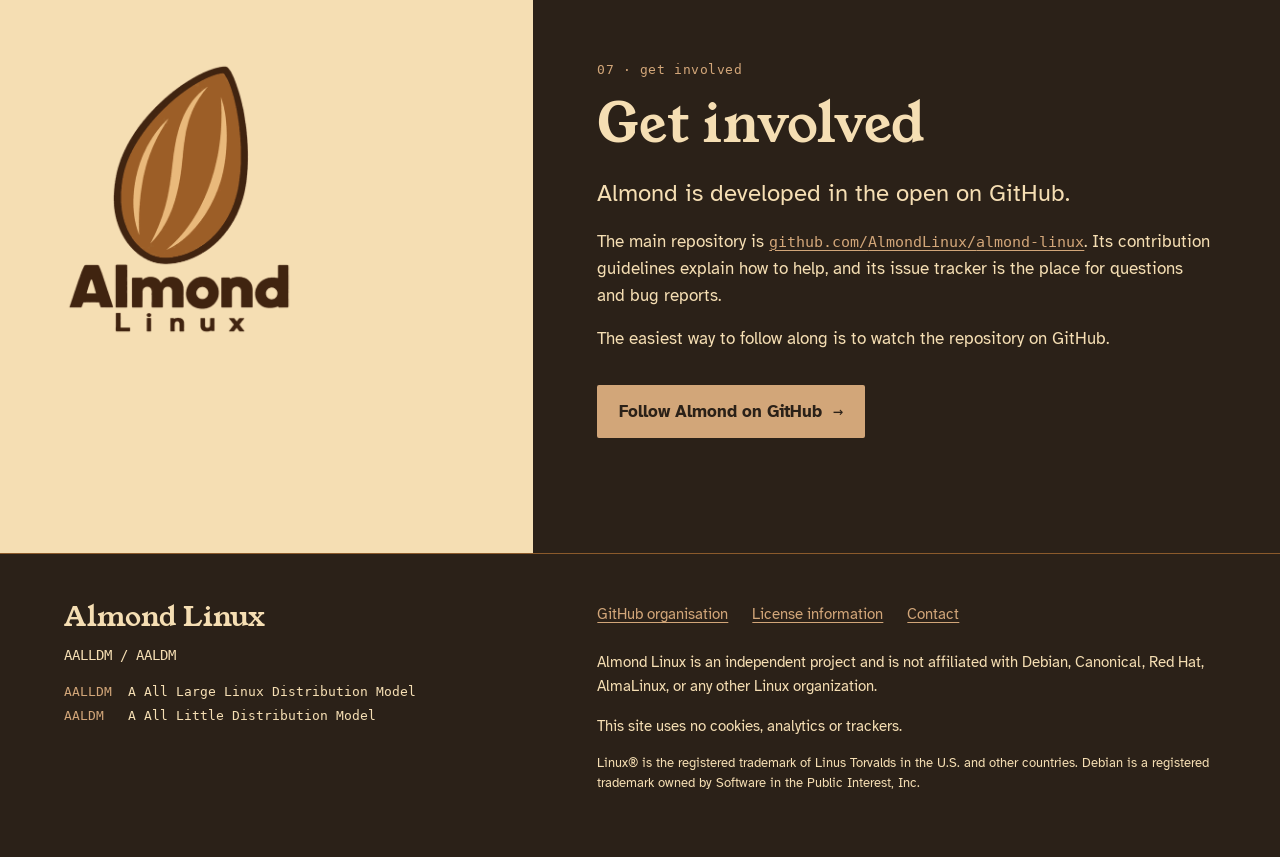
==== commit 5a43c1e2: "Website: AALDM first (LXQt + Openbox, 64-bit PCs) and an Almond Pure section - AALDM is the first ed" ====
--- a/index.html
+++ b/index.html
@@ -51,14 +51,14 @@
         <p class="lede">A new Linux distribution project built around simplicity, stability, and freedom.</p>
         <p class="lede strong">Currently in early development.</p>
         <p class="hero-cta"><a class="btn" href="https://github.com/AlmondLinux/almond-linux"><span>Follow Almond on GitHub</span> <span class="arr" aria-hidden="true">→</span></a></p>
-        <p class="cap">Status ledger · 14 October 2026</p>
+        <p class="cap">Status ledger · 15 October 2026</p>
         <dl class="ledger">
           <div><dt>project</dt><dd>Almond Linux</dd></div>
           <div><dt>status</dt><dd>early development</dd></div>
           <div><dt>base</dt><dd>Debian 13 ‘trixie’ (planned)</dd></div>
           <div><dt>editions</dt><dd>AALLDM · AALDM (planned)</dd></div>
           <div><dt>iso</dt><dd>none yet</dd></div>
-          <div><dt>next</dt><dd>0.1 ‘Marcona’ – first bootable ISO</dd></div>
+          <div><dt>next</dt><dd>0.1 ‘Marcona’ – first AALDM ISO</dd></div>
         </dl>
       </div>
     </div>
@@ -70,20 +70,23 @@
       <h2 id="h-about">About Almond</h2>
       <div class="indent">
         <p class="lead">Almond Linux is an independent Linux distribution project focused on simplicity, stability, performance, and freedom. The initial operating system will be based on Debian. The long-term goal is for Almond to become a fully independent distribution of its own.</p>
-        <p>Right now Almond is a plan, a logo, two public repositories and a first draft of the build configuration. This site tells you exactly where things stand, and nothing more than that.</p>
+        <p>Right now Almond is a plan, a logo, two public repositories, an untested AALDM build configuration, and the first untested Almond Pure source files: icons, window themes, the launcher and wallpapers. Nothing has been built yet. This site tells you exactly where things stand, and nothing more than that.</p>
         <p><a href="about.html">More about the project</a></p>
       </div>
     </div>
     <div class="field cream log">
       <h3>Logbook</h3>
       <ol class="logbook" reversed>
+        <li><time datetime="2026-10-14">14 Oct 2026</time> AALDM build configuration and the first Almond Pure source files published: icon theme with folder colours, window themes, the Almond Launcher and wallpapers. Not built or tested yet.</li>
+        <li><time datetime="2026-10-14">14 Oct 2026</time> AALDM chosen as the first edition: LXQt with the Openbox window manager on X11, for 64-bit PCs.</li>
+        <li><time datetime="2026-10-14">14 Oct 2026</time> Almond Pure, the visual design for AALDM, approved as a set of design mockups.</li>
         <li><time datetime="2026-10-14">14 Oct 2026</time> First public repositories published on GitHub, under the MIT License: the build configuration and this website.</li>
         <li><time datetime="2026-10-14">14 Oct 2026</time> Release codenames chosen: Spanish almond varieties, starting with ‘Marcona’.</li>
         <li><time datetime="2026-10-14">14 Oct 2026</time> Two editions defined: AALLDM for newer PCs, AALDM for older ones.</li>
         <li><time datetime="2026-10-14">14 Oct 2026</time> The AlmondLinux organisation is created on GitHub.</li>
         <li><time datetime="2026-10-14">14 Oct 2026</time> The almond logo is adopted as the official mark.</li>
       </ol>
-      <p class="aside">Newest first. The full log is on the <a href="development.html#h-log">development page</a>.</p>
+      <p class="aside">A selection, newest first. The full log is on the <a href="development.html#h-log">development page</a>.</p>
     </div>
   </section>
 
@@ -107,7 +110,7 @@
       <p class="kicker">03 · editions</p>
       <h2 id="h-editions">Two editions, one Almond</h2>
       <p class="lead">A new PC and a ten-year-old laptop deserve different systems. Almond is planned in two editions, built from the same base and the same values.</p>
-      <p>Both are planned. Neither has been built yet, and the details below will only firm up as the work does.</p>
+      <p>AALDM is in progress as 0.1 ‘Marcona’; AALLDM is planned. Neither has been built yet, and the details below will only firm up as the work does.</p>
     </div>
     <div class="field dark">
       <div class="edition">
@@ -125,11 +128,11 @@
         <p class="cap">Edition · little</p>
         <p class="acro">AALDM</p>
         <p class="expansion">A All Little Distribution Model</p>
-        <p>The light Almond: made for older and low-power PCs. The aim is a system that stays quick on hardware other systems have left behind.</p>
+        <p>The light Almond: made for older and low-power PCs. The aim is a system that stays quick on hardware other systems have left behind. It is the edition being built first.</p>
         <dl class="ledger">
           <div><dt>for</dt><dd>older and low-power 64-bit PCs</dd></div>
-          <div><dt>desktop</dt><dd>not chosen yet</dd></div>
-          <div><dt>status</dt><dd>planned · no ISO</dd></div>
+          <div><dt>desktop</dt><dd>LXQt + Openbox (planned)</dd></div>
+          <div><dt>status</dt><dd>in progress · no ISO</dd></div>
         </dl>
       </div>
     </div>
@@ -148,7 +151,7 @@
           <span class="ver">Almond 0.1 <span class="code">‘Marcona’</span></span>
           <span class="what">First bootable Debian-based ISO</span>
           <span class="state"><span class="vh">Status: </span>In progress</span>
-          <span class="det">Build configuration drafted with Debian live-build. No ISO has been built yet.</span>
+          <span class="det">AALDM build configuration written with Debian live-build. No ISO has been built yet.</span>
         </li>
         <li>
           <span class="ver">Almond 0.2 <span class="code">‘Largueta’</span></span>
@@ -177,9 +180,10 @@
       <ul>
         <li>Base: Debian Stable, currently Debian 13 ‘trixie’.</li>
         <li>Built with Debian live-build.</li>
-        <li>First target in the drafted configuration: a 64-bit ARM (ARM64) UEFI virtual machine.</li>
+        <li>First edition: AALDM, for 64-bit PCs. The plan is one ISO for both older BIOS PCs and newer UEFI PCs.</li>
+        <li>Desktop: LXQt with the Openbox window manager on X11, chosen to keep memory use low.</li>
+        <li>Goals: under 300 MB of memory when idle, and PCs with 1 GB where feasible. Targets, not measurements.</li>
         <li>Tested in virtual machines before it goes near real hardware.</li>
-        <li>Which edition reaches 0.1 first has not been decided.</li>
       </ul>
       <h3>After 1.0: going independent</h3>
       <p>Debian is the starting point, not the destination. Step by step, Almond plans to replace what it borrows:</p>
--- a/assets/css/style.css
+++ b/assets/css/style.css
@@ -166,6 +166,11 @@
 .paper .screen-inner { background: var(--cream); }
 .screen-inner img { position: absolute; top: 50%; left: 50%; width: auto; height: 46%; max-width: none; transform: translate(-50%, -50%); }
 .screen figcaption { font: .8125rem/1.5 var(--mono); margin-top: 1.5rem; color: var(--kick); }
+
+/* development: a few real icons from the Almond Pure icon theme */
+.icon-grid { list-style: none; display: grid; grid-template-columns: repeat(auto-fill, minmax(5.5rem, 1fr)); gap: 1.5rem 1rem; margin: 1rem 0 0; }
+.icon-grid li { display: flex; flex-direction: column; align-items: center; gap: .5rem; text-align: center; font: .8125rem/1.3 var(--mono); }
+.icon-grid img { width: 64px; height: 64px; }
 
 /* roadmap ledger */
 .roadmap .wide { padding-bottom: 0; }
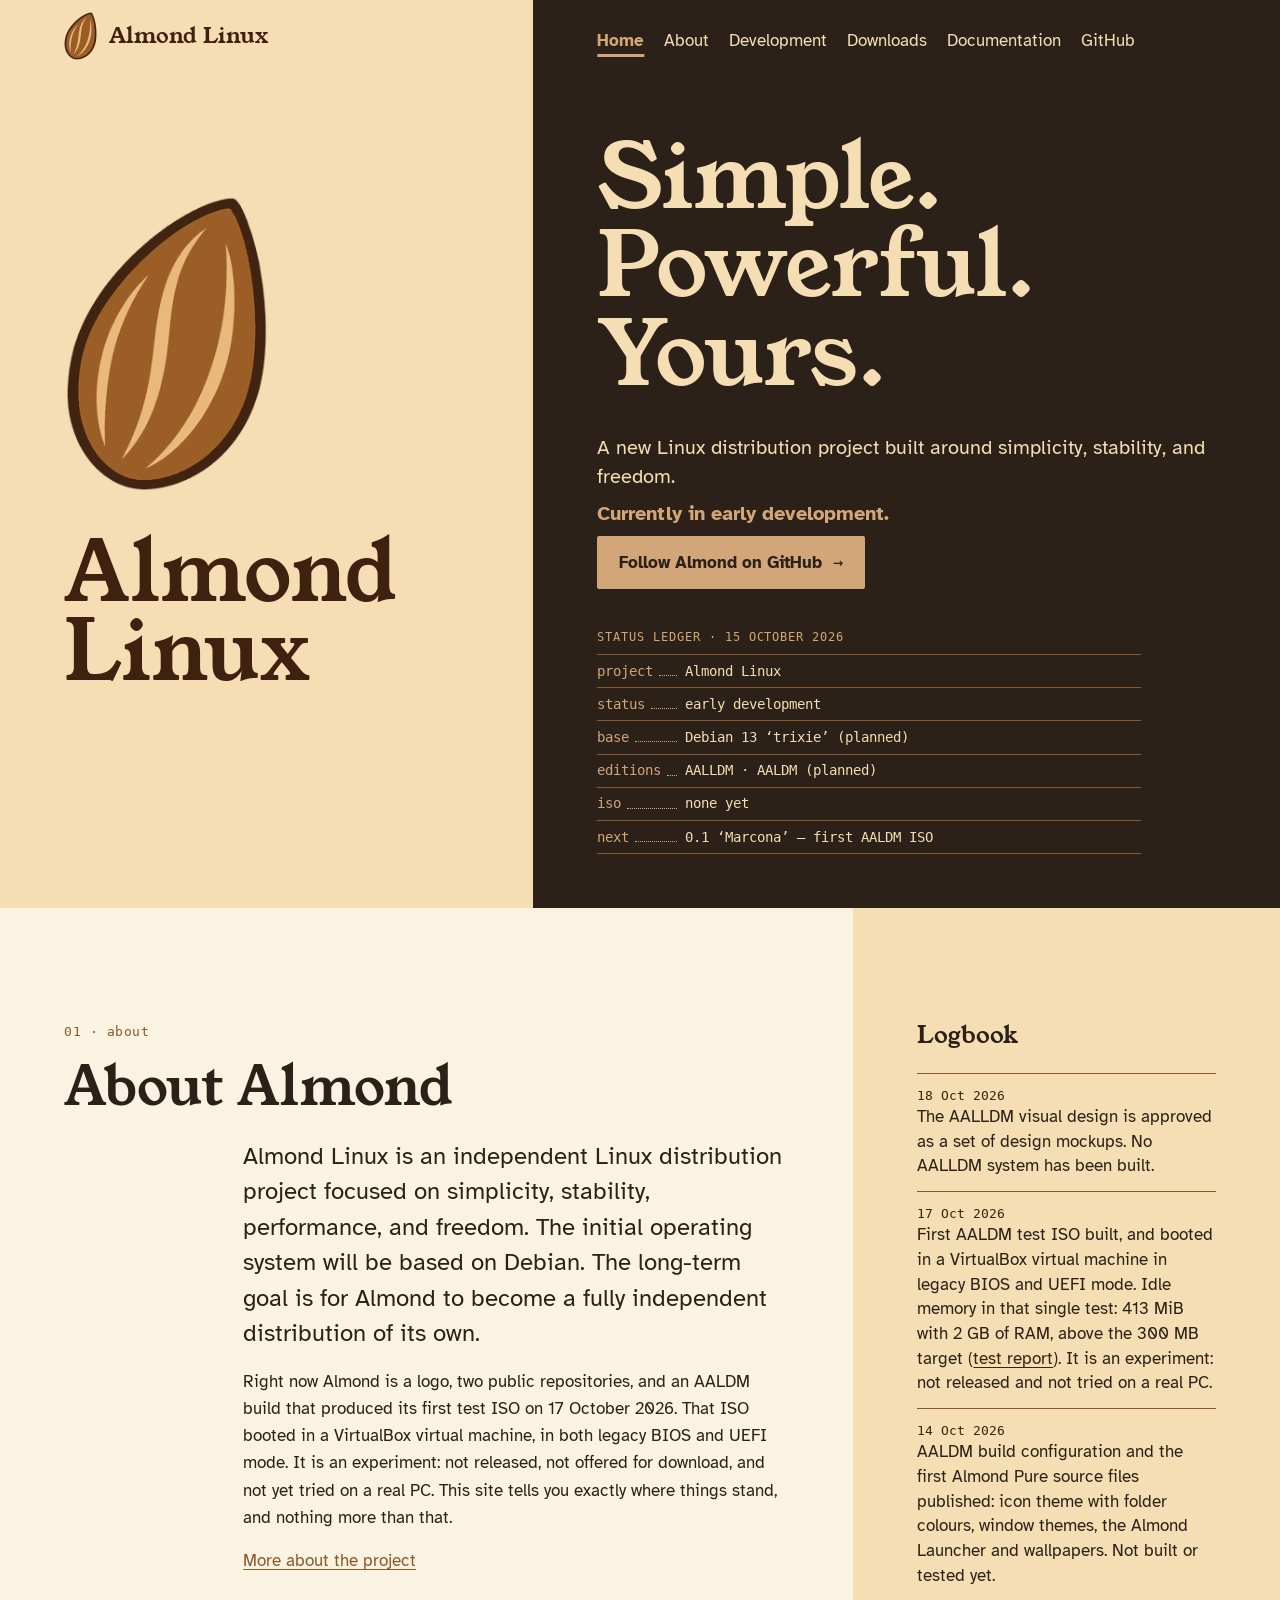
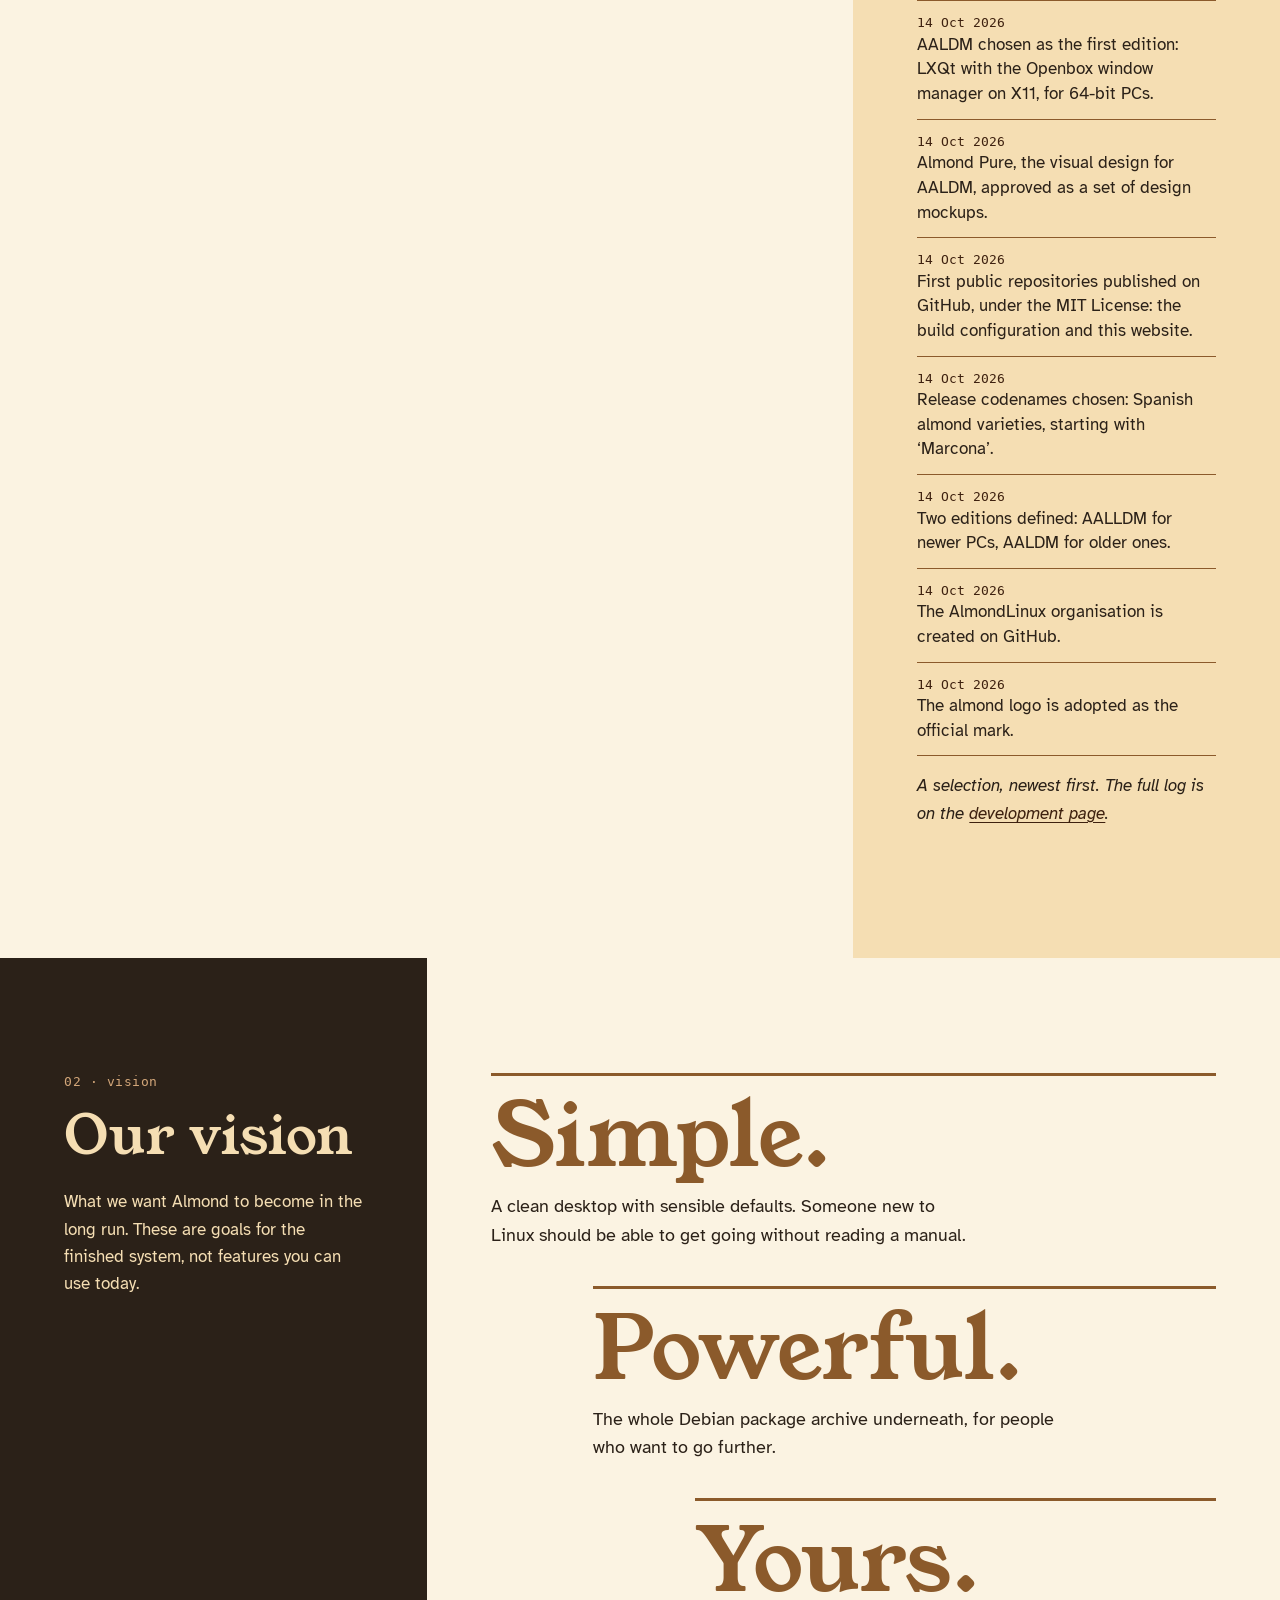
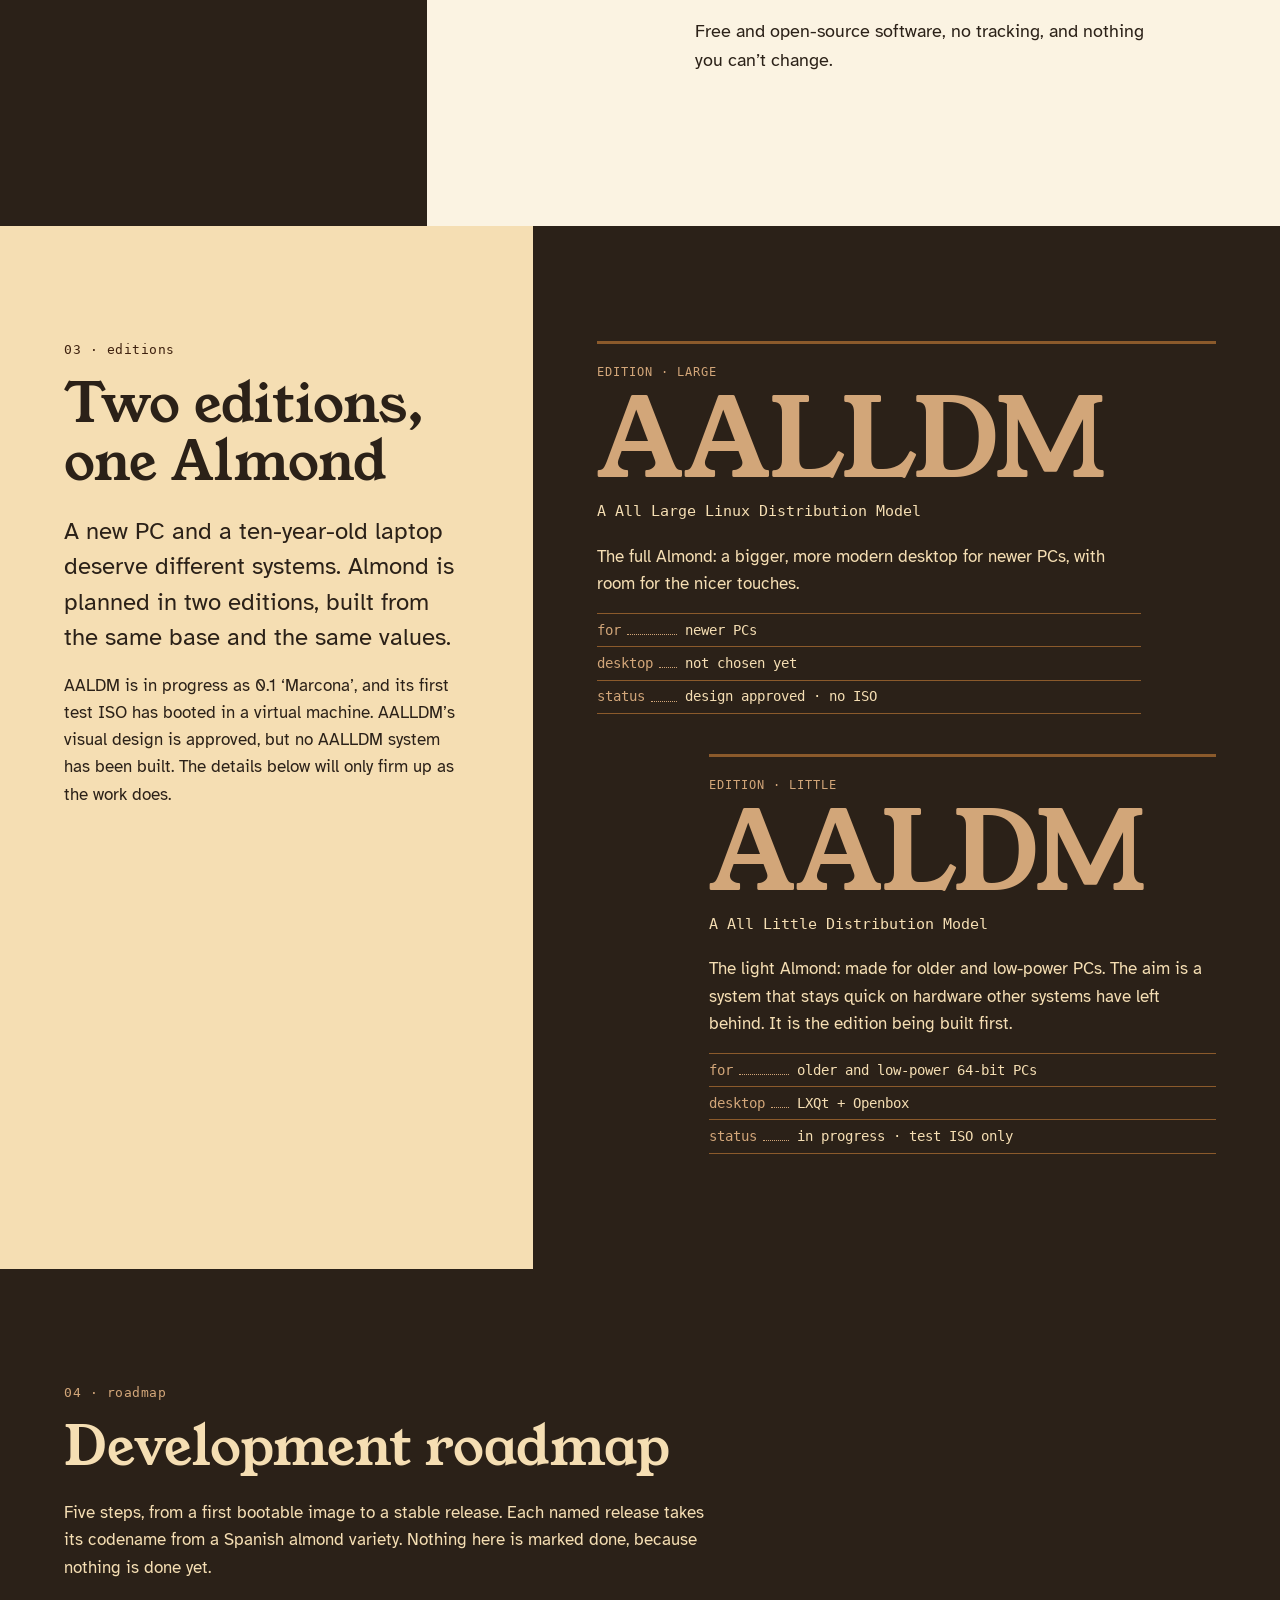
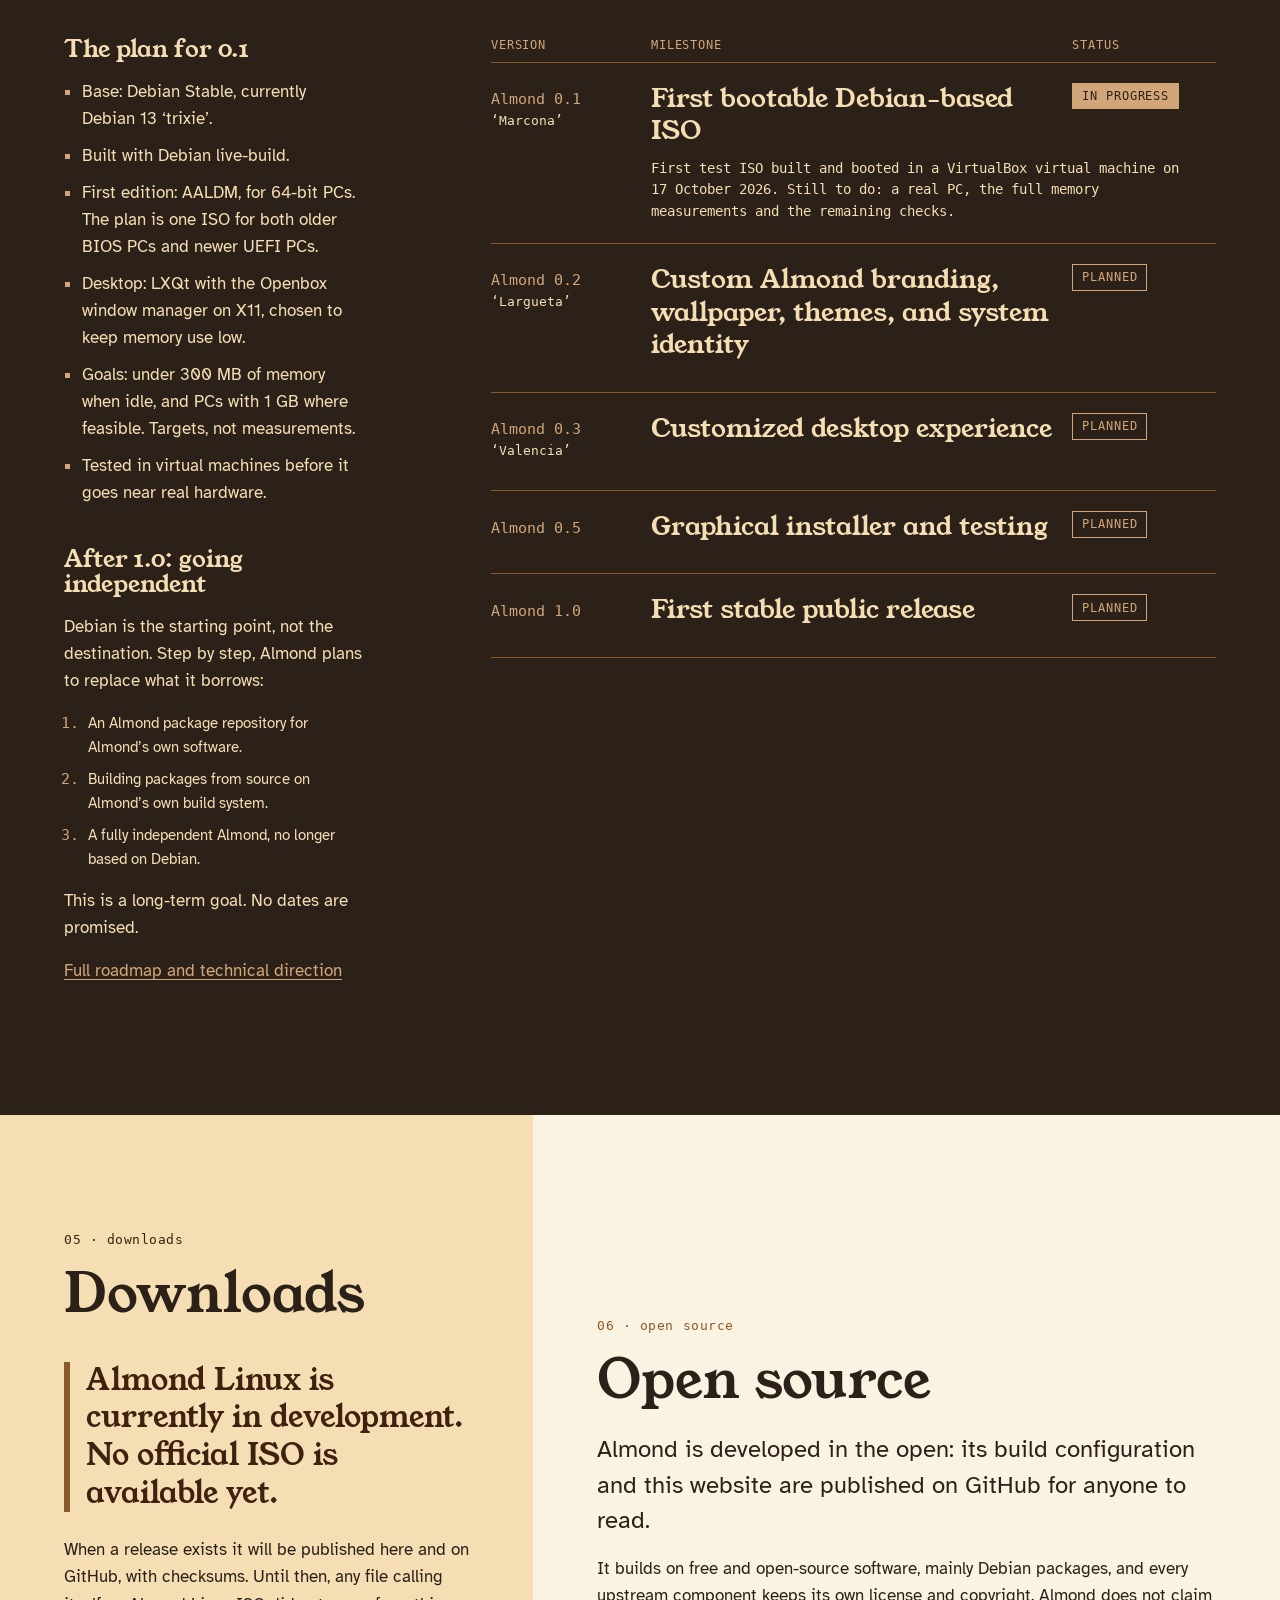
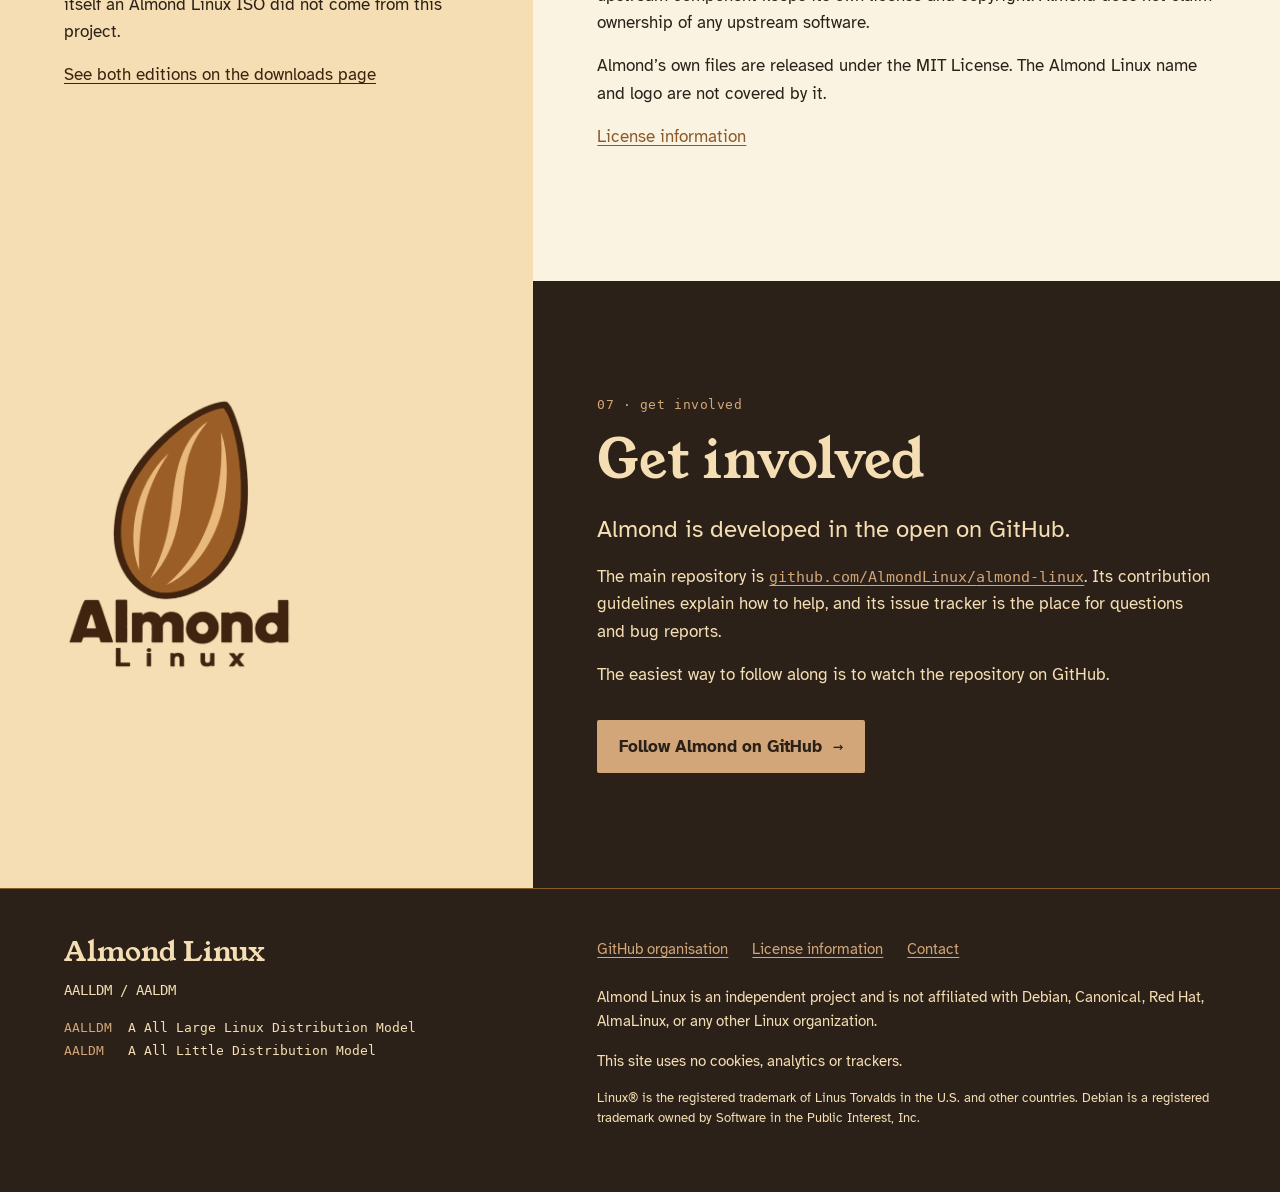
==== commit 76b27732: "Status: first AALDM test ISO booted in VirtualBox; AALLDM design approved Facts only: test ISO, Virt" ====
--- a/index.html
+++ b/index.html
@@ -4,12 +4,15 @@
 <meta charset="utf-8">
 <meta name="viewport" content="width=device-width, initial-scale=1">
 <title>Almond Linux – Simple. Powerful. Yours.</title>
-<meta name="description" content="Almond Linux is an independent Linux distribution project, planned to be based on Debian, with two editions: AALLDM for newer PCs and AALDM for older ones. It is in early development: no ISO has been built or released yet.">
+<meta name="description" content="Almond Linux is an independent Linux distribution project, planned to be based on Debian, with two editions: AALLDM for newer PCs and AALDM for older ones. It is in early development: a first test ISO has booted in a virtual machine, and nothing has been released.">
 <meta name="theme-color" content="#2B2118">
 <meta name="color-scheme" content="light">
-<link rel="icon" href="favicon.ico" sizes="any">
-<link rel="icon" type="image/png" sizes="32x32" href="assets/images/favicon-32.png">
-<link rel="apple-touch-icon" href="assets/images/apple-touch-icon.png">
+<link rel="icon" href="favicon.ico?v=2" sizes="48x48">
+<link rel="icon" type="image/svg+xml" href="favicon.svg?v=2">
+<link rel="icon" type="image/png" sizes="32x32" href="assets/images/favicon-32.png?v=2">
+<link rel="apple-touch-icon" sizes="180x180" href="apple-touch-icon.png?v=2">
+<link rel="mask-icon" href="safari-pinned-tab.svg?v=2" color="#8B5A2B">
+<link rel="manifest" href="site.webmanifest?v=2">
 <meta property="og:type" content="website">
 <meta property="og:title" content="Almond Linux – Simple. Powerful. Yours.">
 <meta property="og:description" content="An independent, Debian-based Linux distribution project in early development.">
@@ -70,13 +73,15 @@
       <h2 id="h-about">About Almond</h2>
       <div class="indent">
         <p class="lead">Almond Linux is an independent Linux distribution project focused on simplicity, stability, performance, and freedom. The initial operating system will be based on Debian. The long-term goal is for Almond to become a fully independent distribution of its own.</p>
-        <p>Right now Almond is a plan, a logo, two public repositories, an untested AALDM build configuration, and the first untested Almond Pure source files: icons, window themes, the launcher and wallpapers. Nothing has been built yet. This site tells you exactly where things stand, and nothing more than that.</p>
+        <p>Right now Almond is a logo, two public repositories, and an AALDM build that produced its first test ISO on 17 October 2026. That ISO booted in a VirtualBox virtual machine, in both legacy BIOS and UEFI mode. It is an experiment: not released, not offered for download, and not yet tried on a real PC. This site tells you exactly where things stand, and nothing more than that.</p>
         <p><a href="about.html">More about the project</a></p>
       </div>
     </div>
     <div class="field cream log">
       <h3>Logbook</h3>
       <ol class="logbook" reversed>
+        <li><time datetime="2026-10-18">18 Oct 2026</time> The AALLDM visual design is approved as a set of design mockups. No AALLDM system has been built.</li>
+        <li><time datetime="2026-10-17">17 Oct 2026</time> First AALDM test ISO built, and booted in a VirtualBox virtual machine in legacy BIOS and UEFI mode. Idle memory in that single test: 413 MiB with 2 GB of RAM, above the 300 MB target (<a href="https://github.com/AlmondLinux/almond-linux/blob/main/tests/results/2026-10-17-vm/RESULTS.md">test report</a>). It is an experiment: not released and not tried on a real PC.</li>
         <li><time datetime="2026-10-14">14 Oct 2026</time> AALDM build configuration and the first Almond Pure source files published: icon theme with folder colours, window themes, the Almond Launcher and wallpapers. Not built or tested yet.</li>
         <li><time datetime="2026-10-14">14 Oct 2026</time> AALDM chosen as the first edition: LXQt with the Openbox window manager on X11, for 64-bit PCs.</li>
         <li><time datetime="2026-10-14">14 Oct 2026</time> Almond Pure, the visual design for AALDM, approved as a set of design mockups.</li>
@@ -110,7 +115,7 @@
       <p class="kicker">03 · editions</p>
       <h2 id="h-editions">Two editions, one Almond</h2>
       <p class="lead">A new PC and a ten-year-old laptop deserve different systems. Almond is planned in two editions, built from the same base and the same values.</p>
-      <p>AALDM is in progress as 0.1 ‘Marcona’; AALLDM is planned. Neither has been built yet, and the details below will only firm up as the work does.</p>
+      <p>AALDM is in progress as 0.1 ‘Marcona’, and its first test ISO has booted in a virtual machine. AALLDM’s visual design is approved, but no AALLDM system has been built. The details below will only firm up as the work does.</p>
     </div>
     <div class="field dark">
       <div class="edition">
@@ -121,7 +126,7 @@
         <dl class="ledger">
           <div><dt>for</dt><dd>newer PCs</dd></div>
           <div><dt>desktop</dt><dd>not chosen yet</dd></div>
-          <div><dt>status</dt><dd>planned · no ISO</dd></div>
+          <div><dt>status</dt><dd>design approved · no ISO</dd></div>
         </dl>
       </div>
       <div class="edition">
@@ -131,8 +136,8 @@
         <p>The light Almond: made for older and low-power PCs. The aim is a system that stays quick on hardware other systems have left behind. It is the edition being built first.</p>
         <dl class="ledger">
           <div><dt>for</dt><dd>older and low-power 64-bit PCs</dd></div>
-          <div><dt>desktop</dt><dd>LXQt + Openbox (planned)</dd></div>
-          <div><dt>status</dt><dd>in progress · no ISO</dd></div>
+          <div><dt>desktop</dt><dd>LXQt + Openbox</dd></div>
+          <div><dt>status</dt><dd>in progress · test ISO only</dd></div>
         </dl>
       </div>
     </div>
@@ -151,7 +156,7 @@
           <span class="ver">Almond 0.1 <span class="code">‘Marcona’</span></span>
           <span class="what">First bootable Debian-based ISO</span>
           <span class="state"><span class="vh">Status: </span>In progress</span>
-          <span class="det">AALDM build configuration written with Debian live-build. No ISO has been built yet.</span>
+          <span class="det">First test ISO built and booted in a VirtualBox virtual machine on 17 October 2026. Still to do: a real PC, the full memory measurements and the remaining checks.</span>
         </li>
         <li>
           <span class="ver">Almond 0.2 <span class="code">‘Largueta’</span></span>
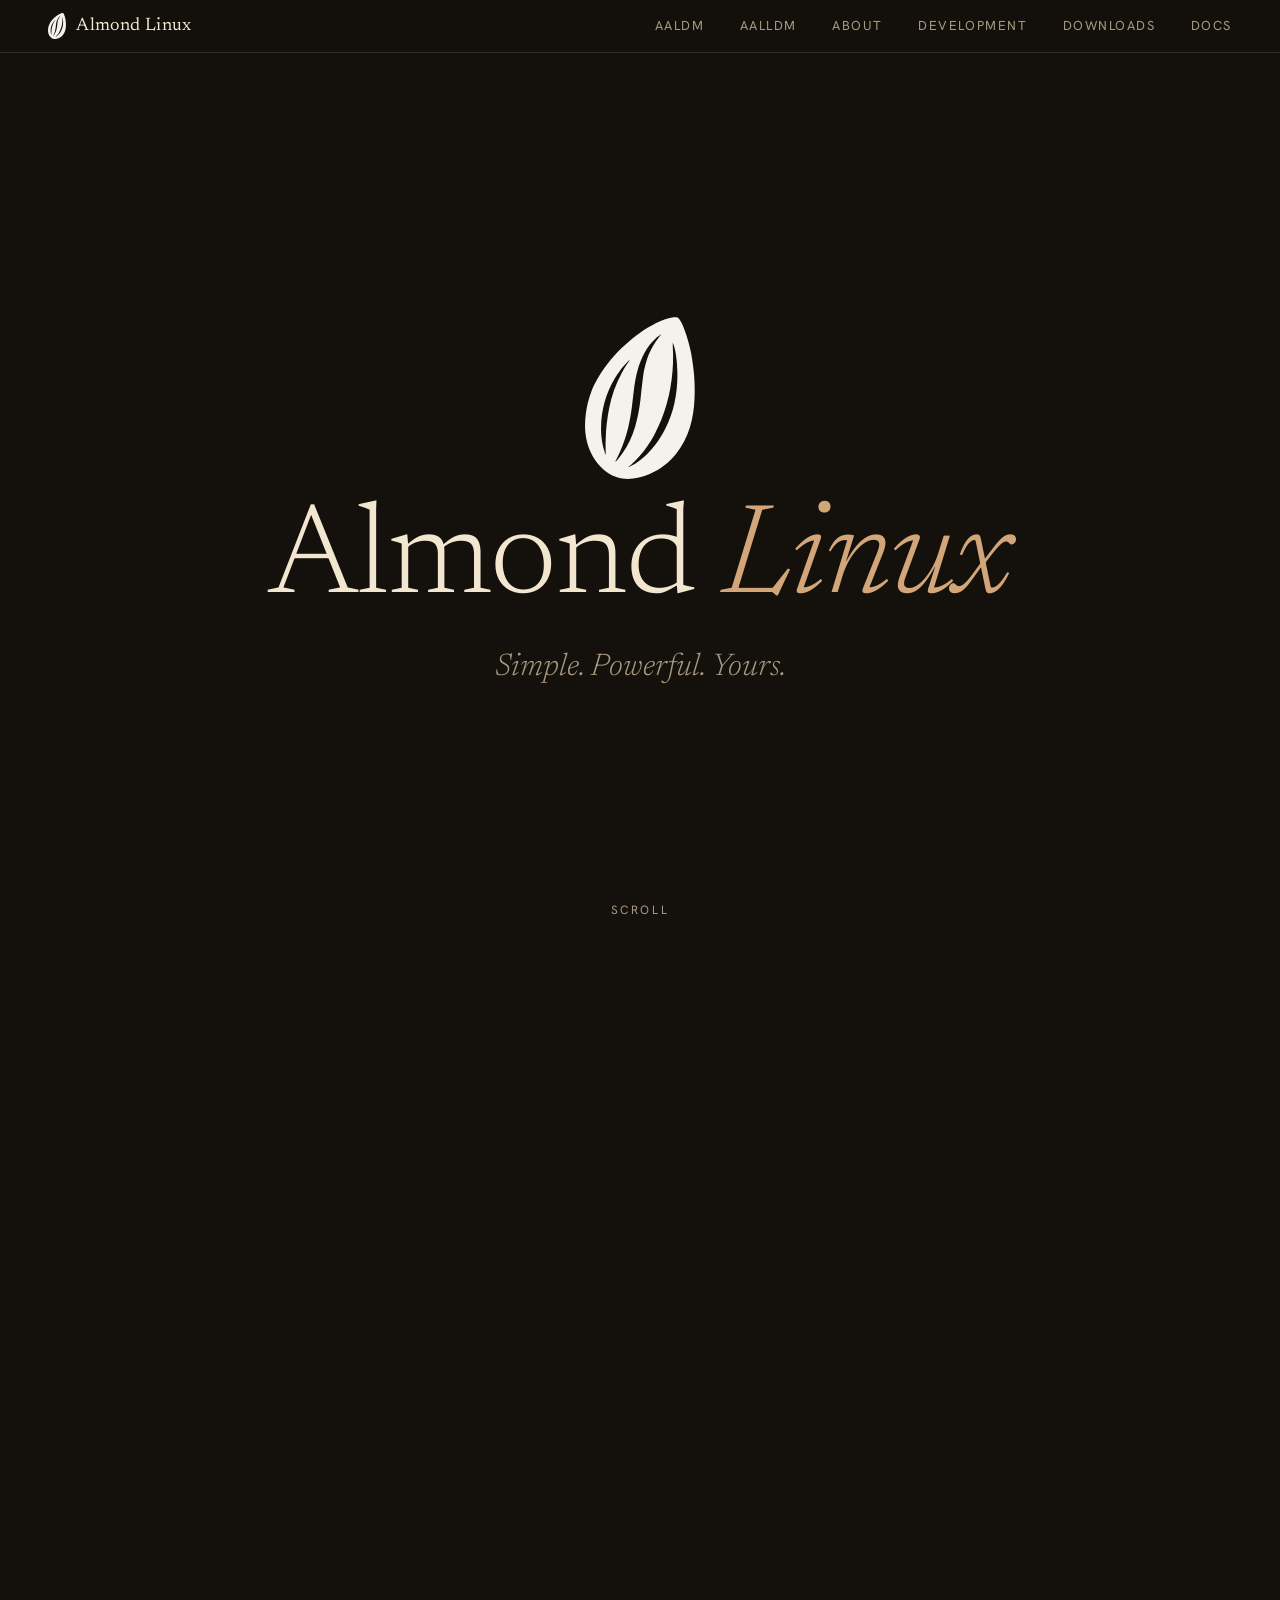
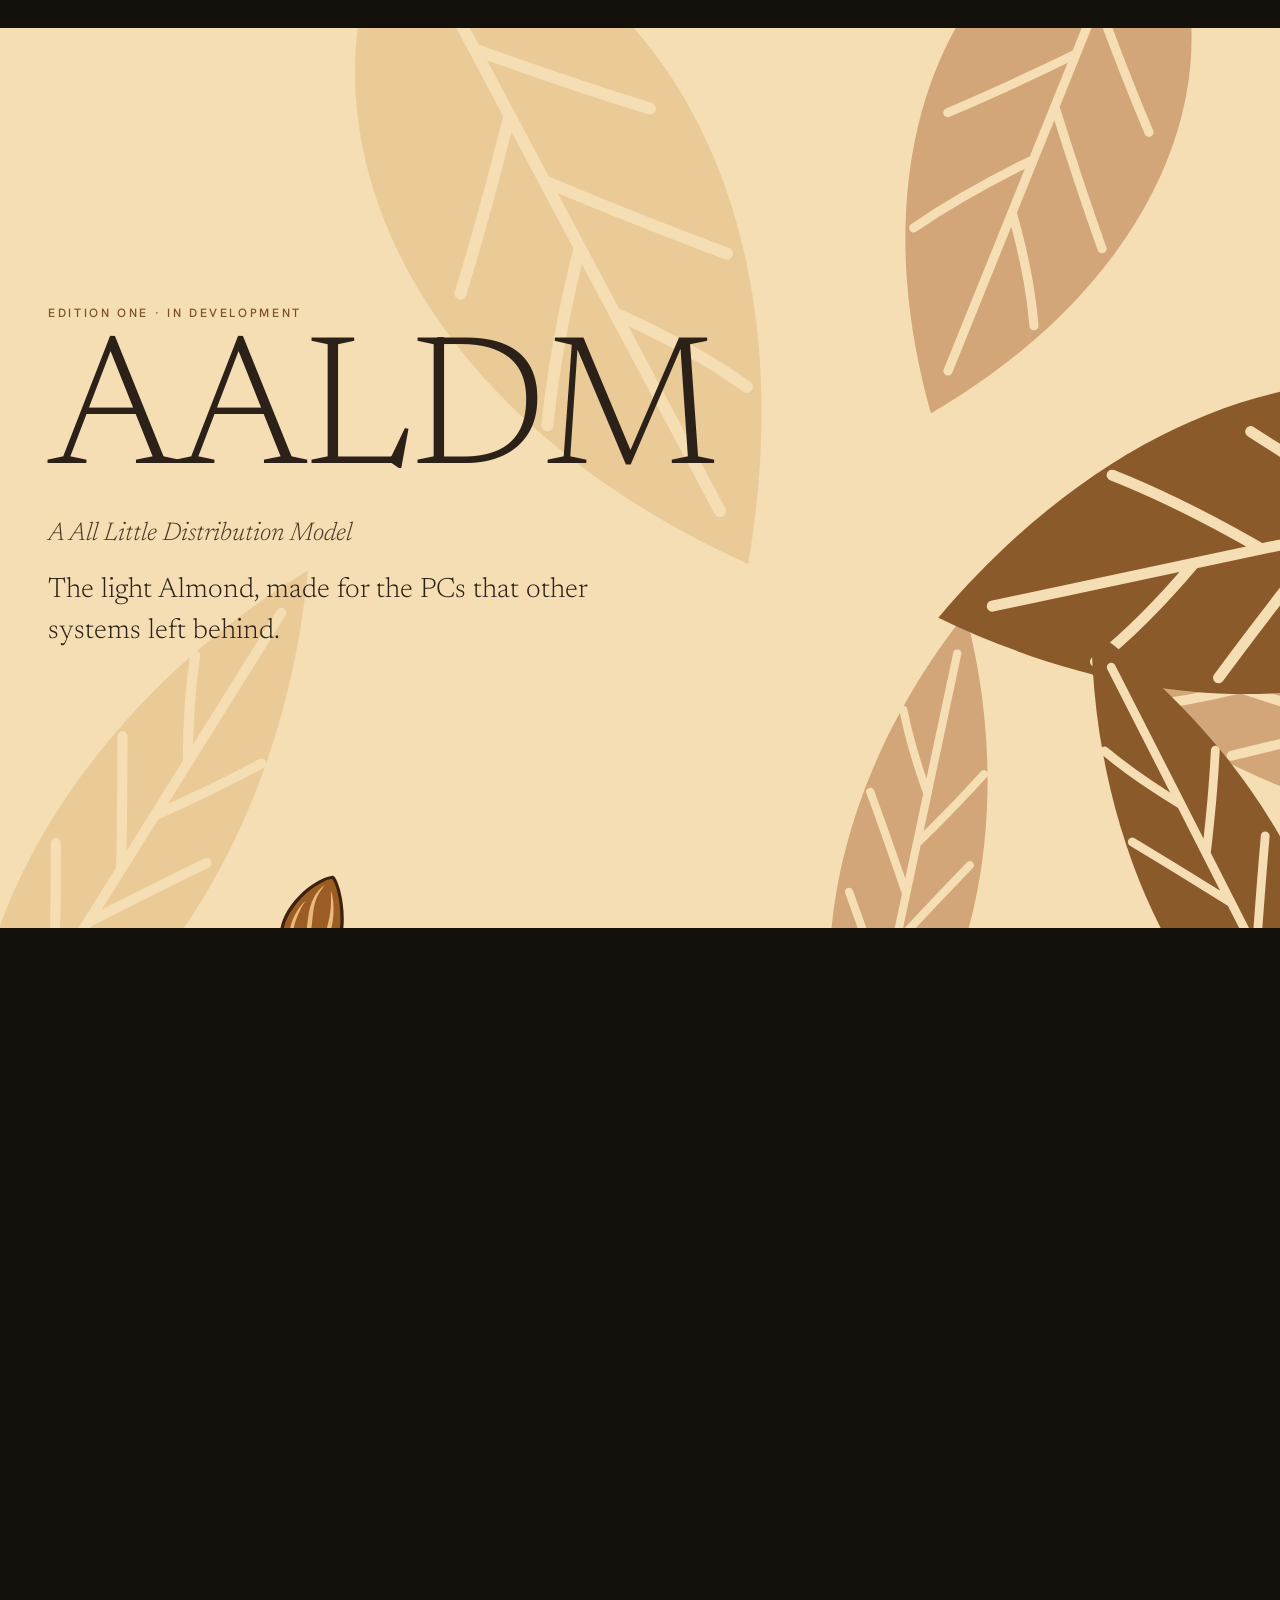
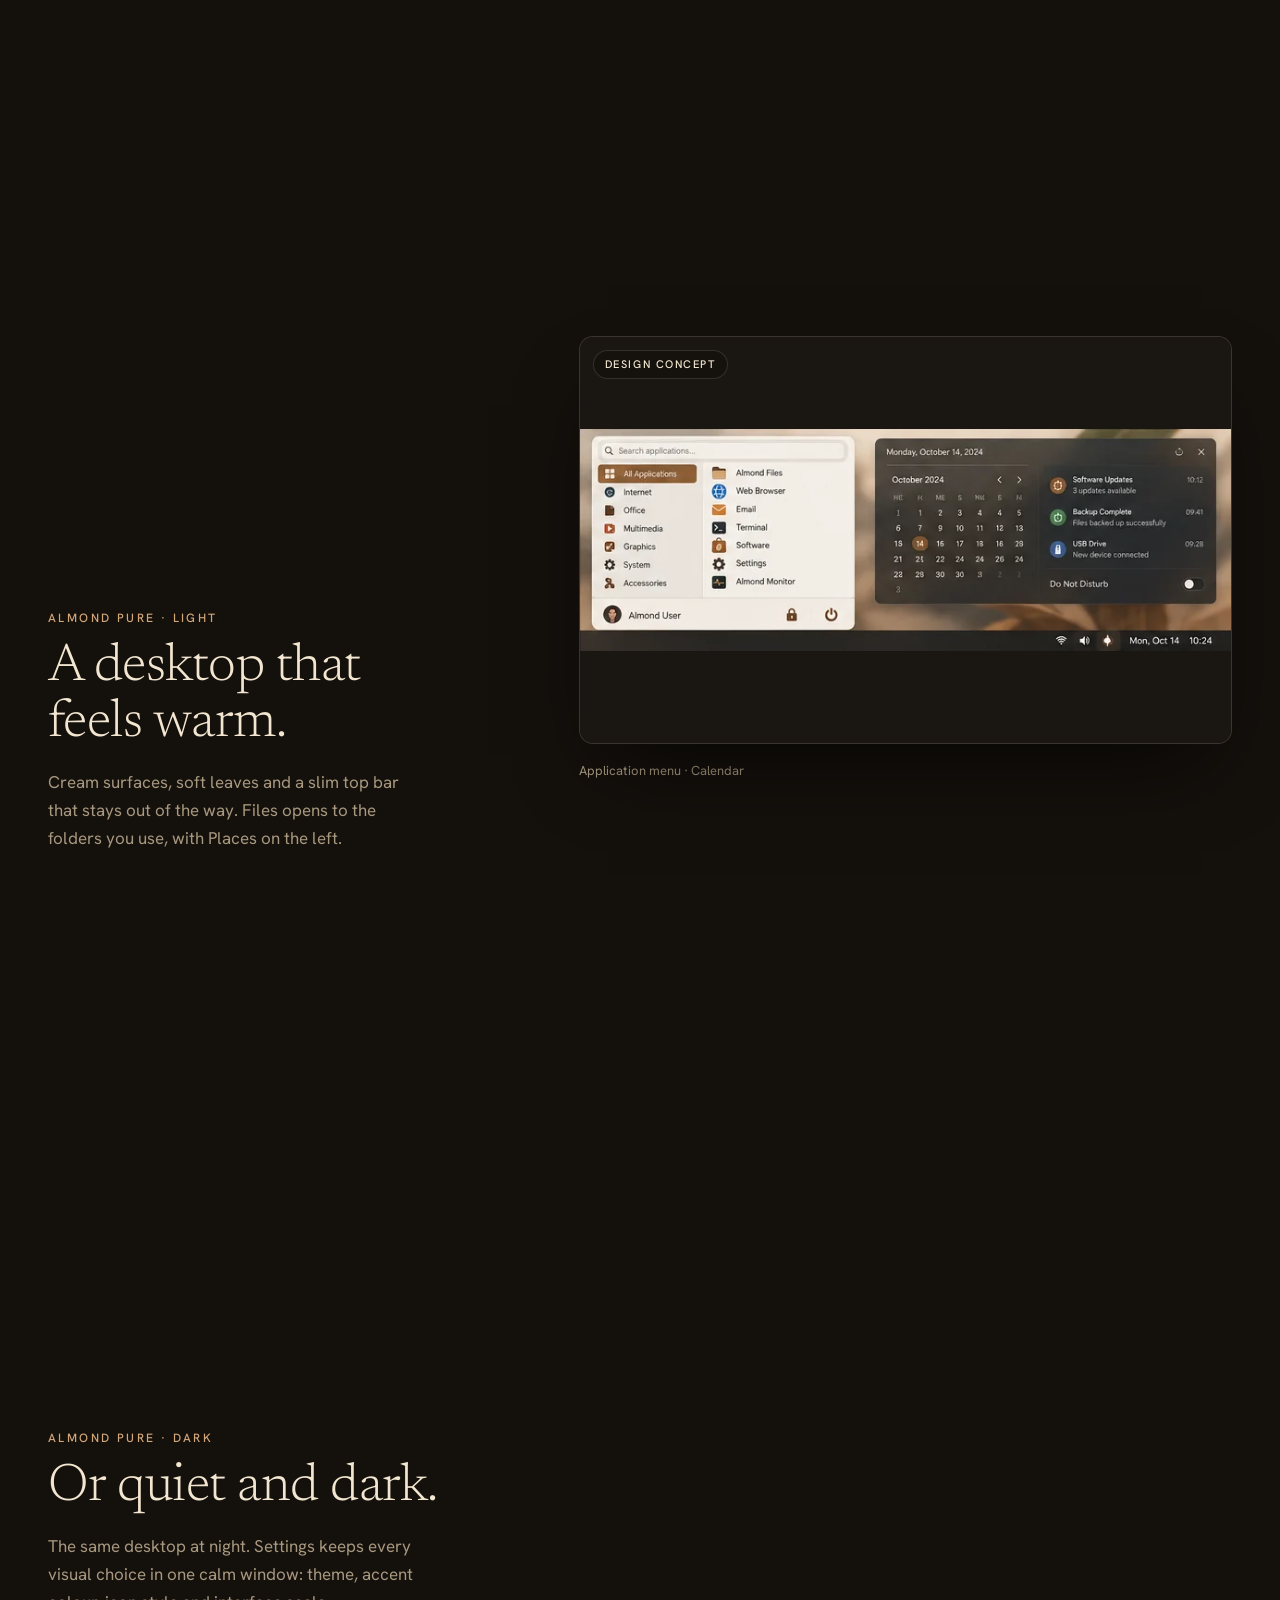
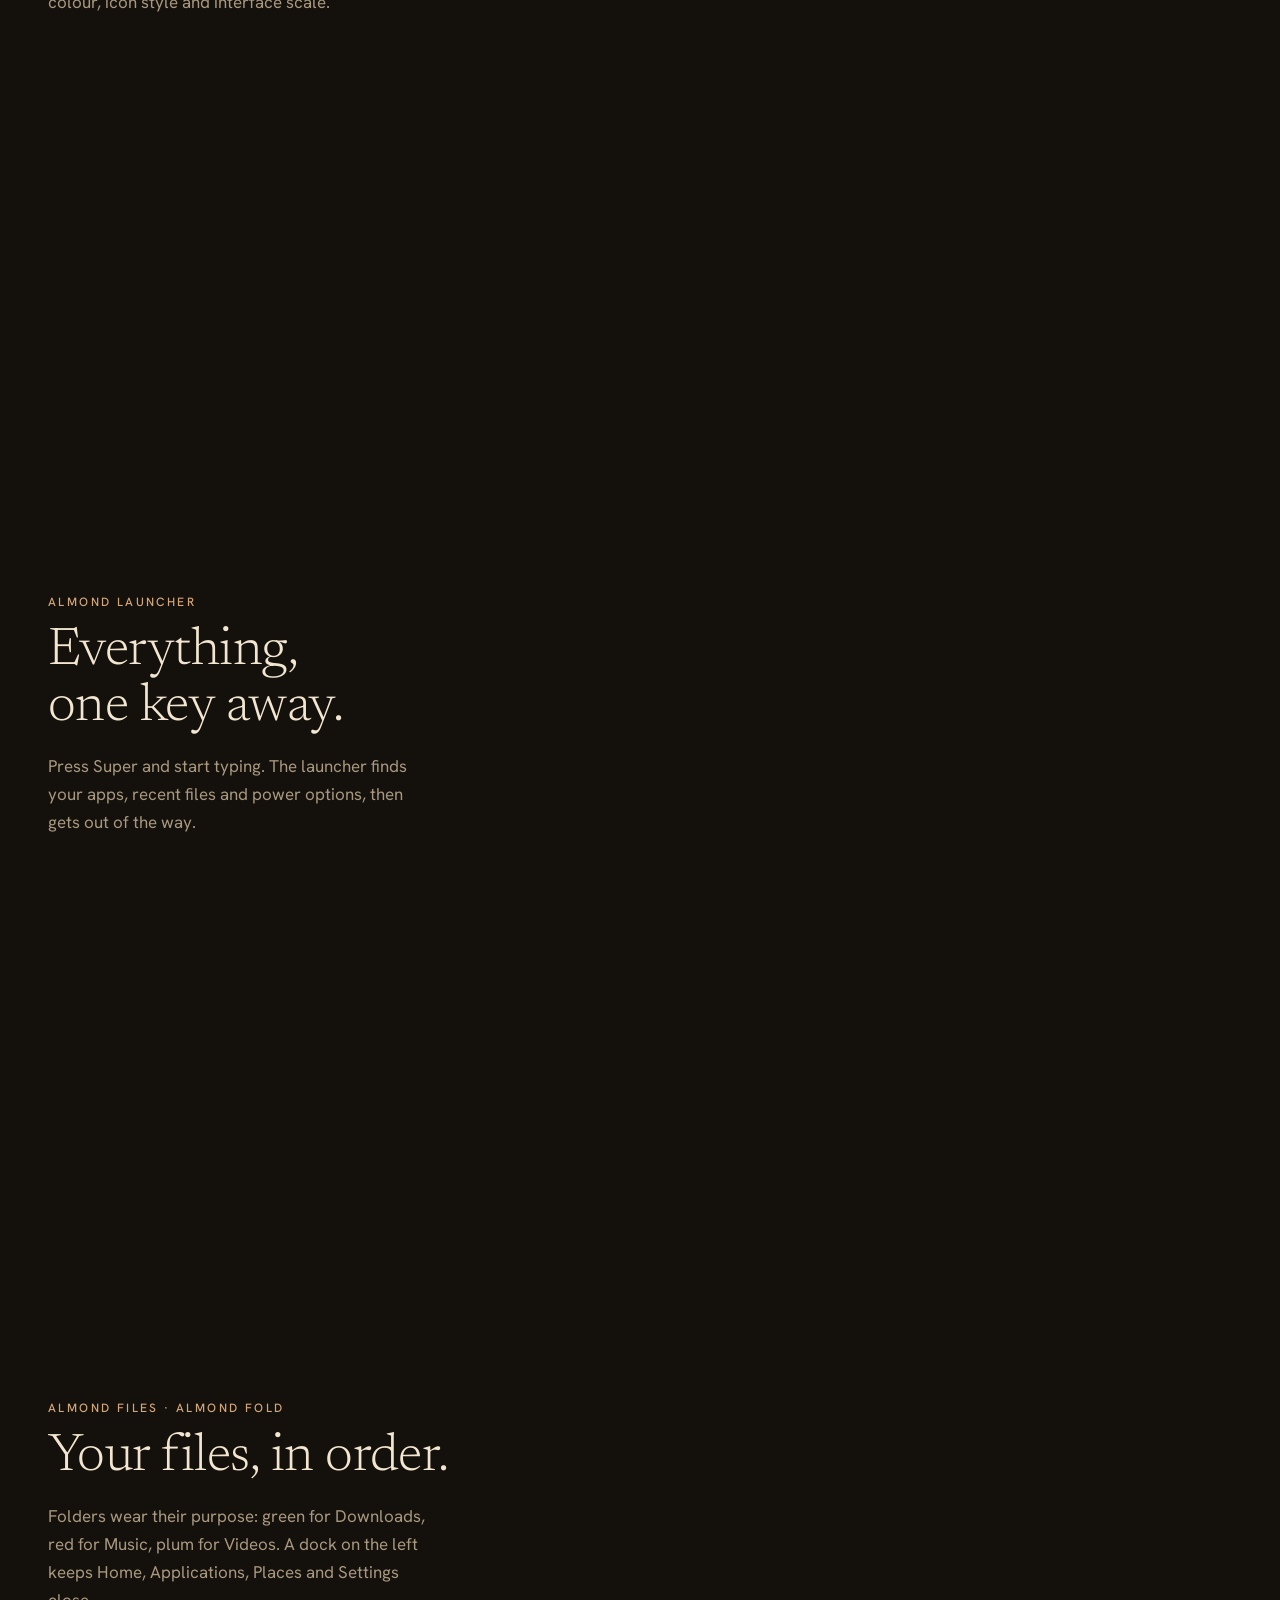
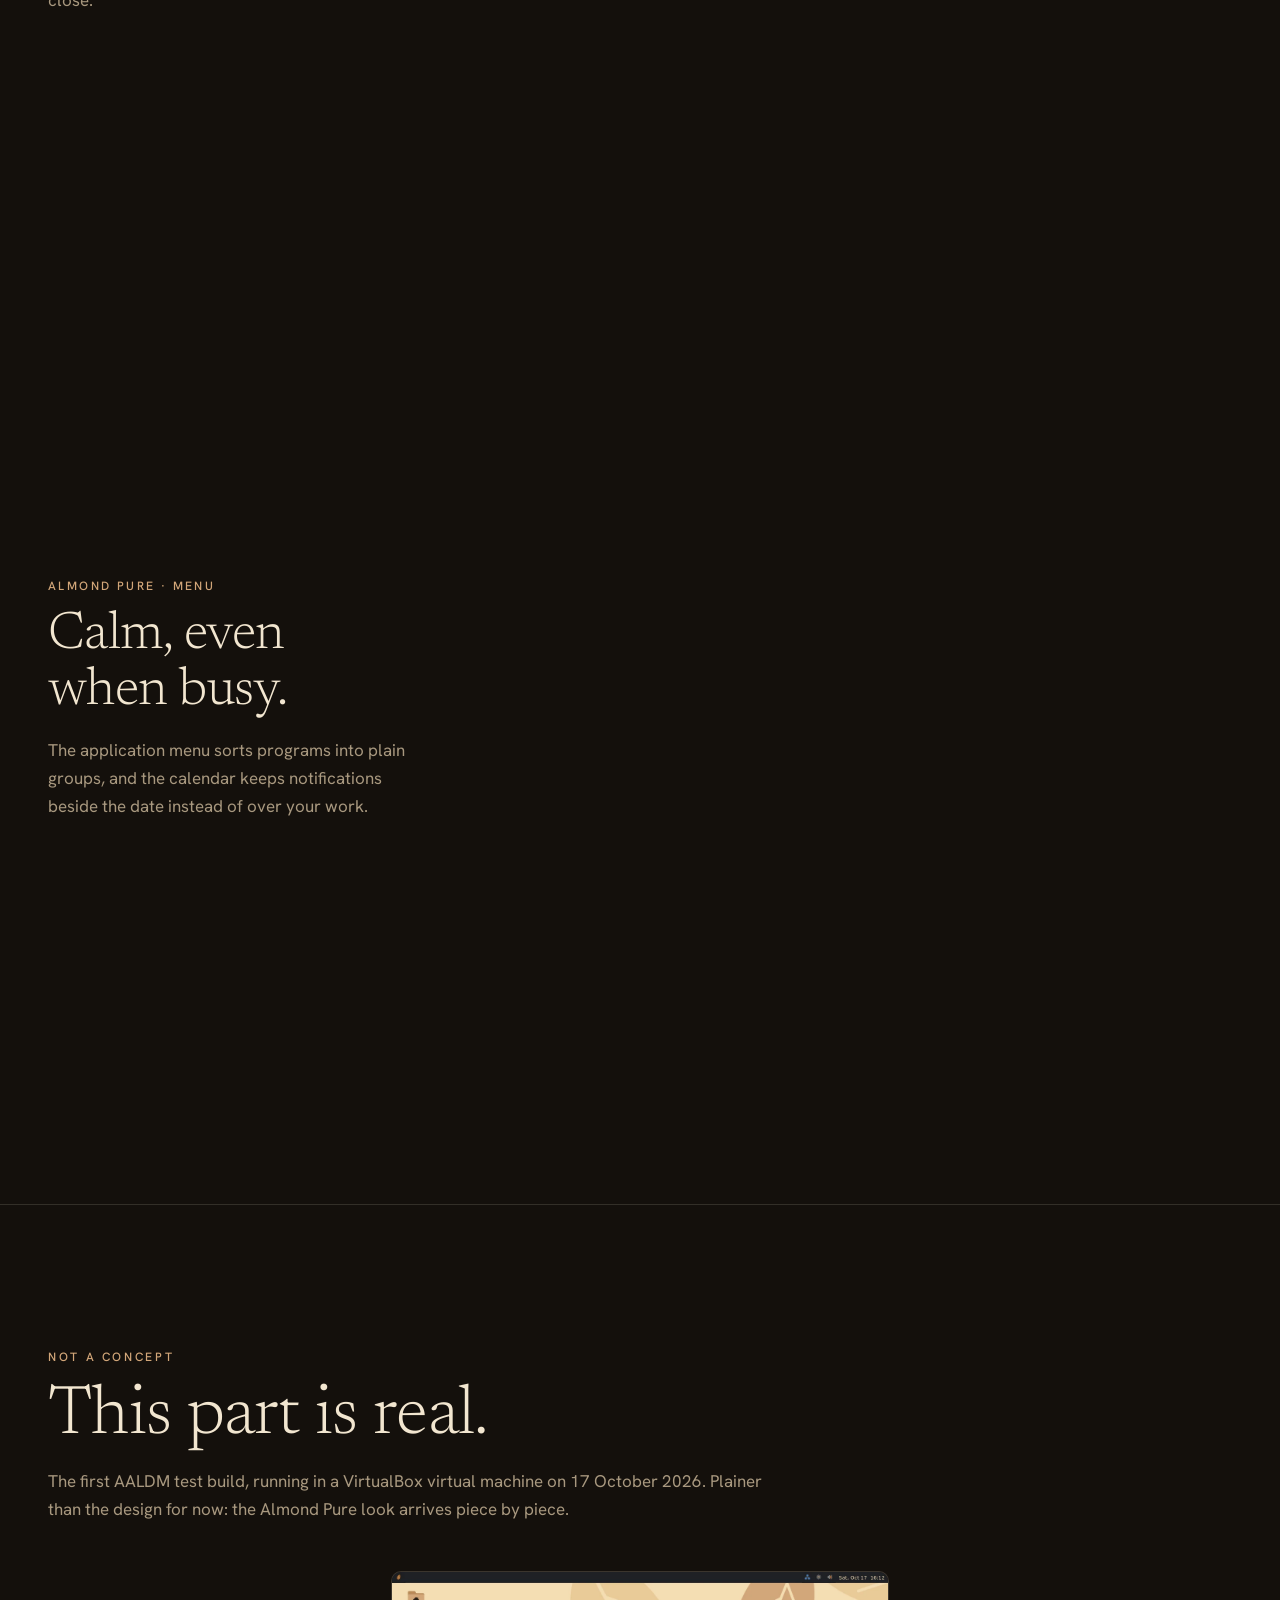
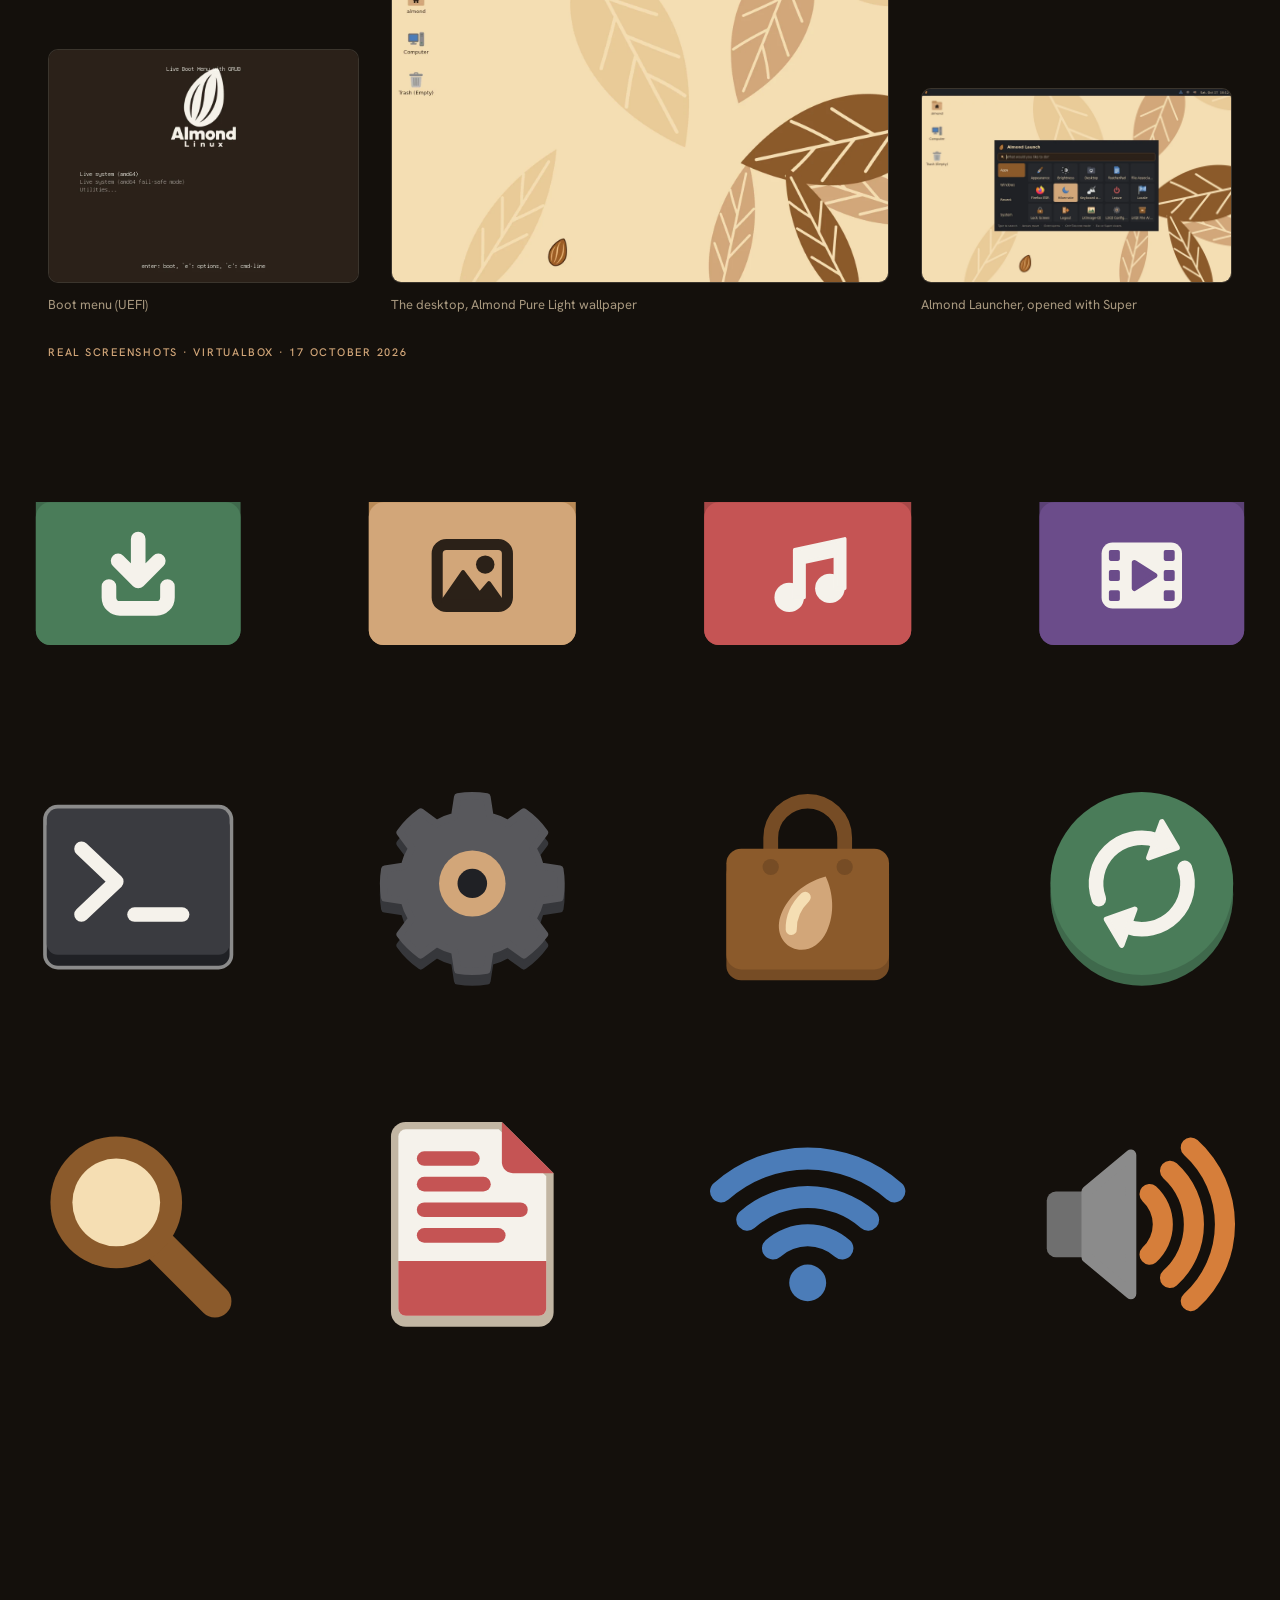
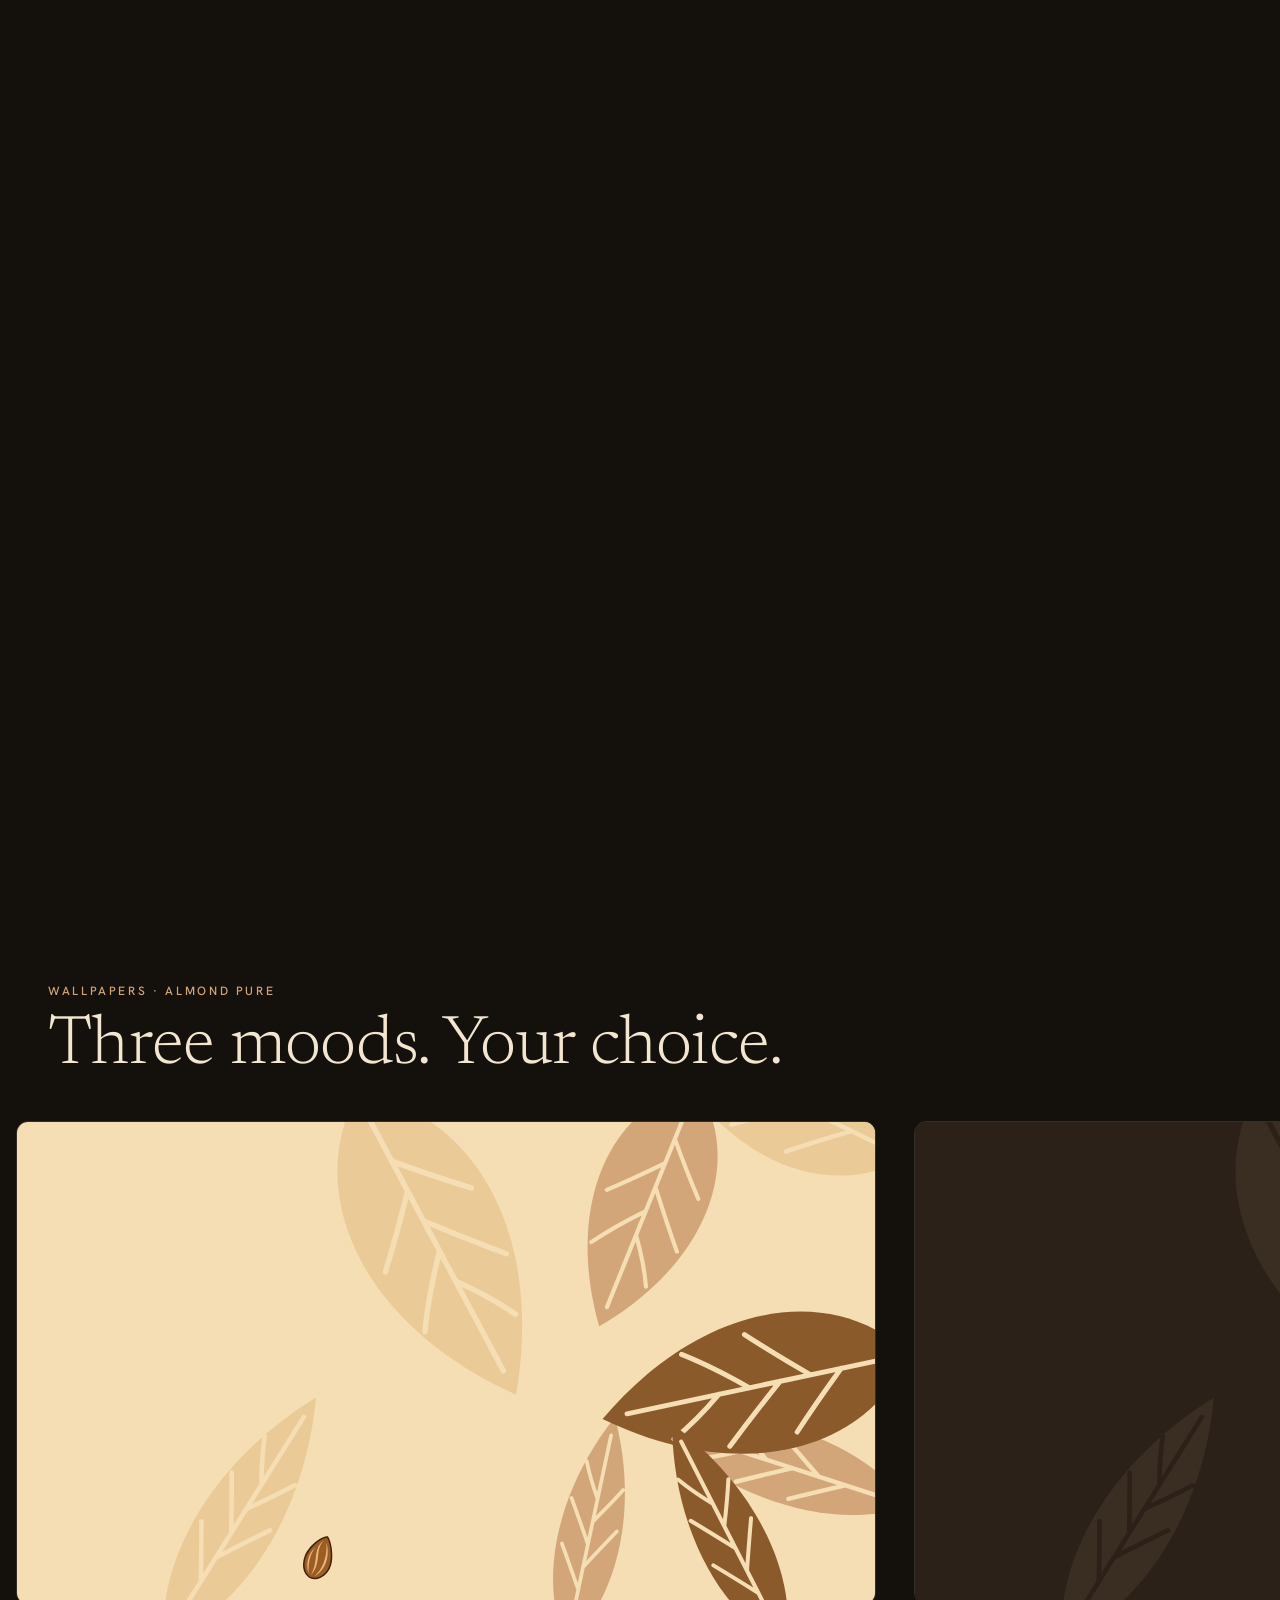
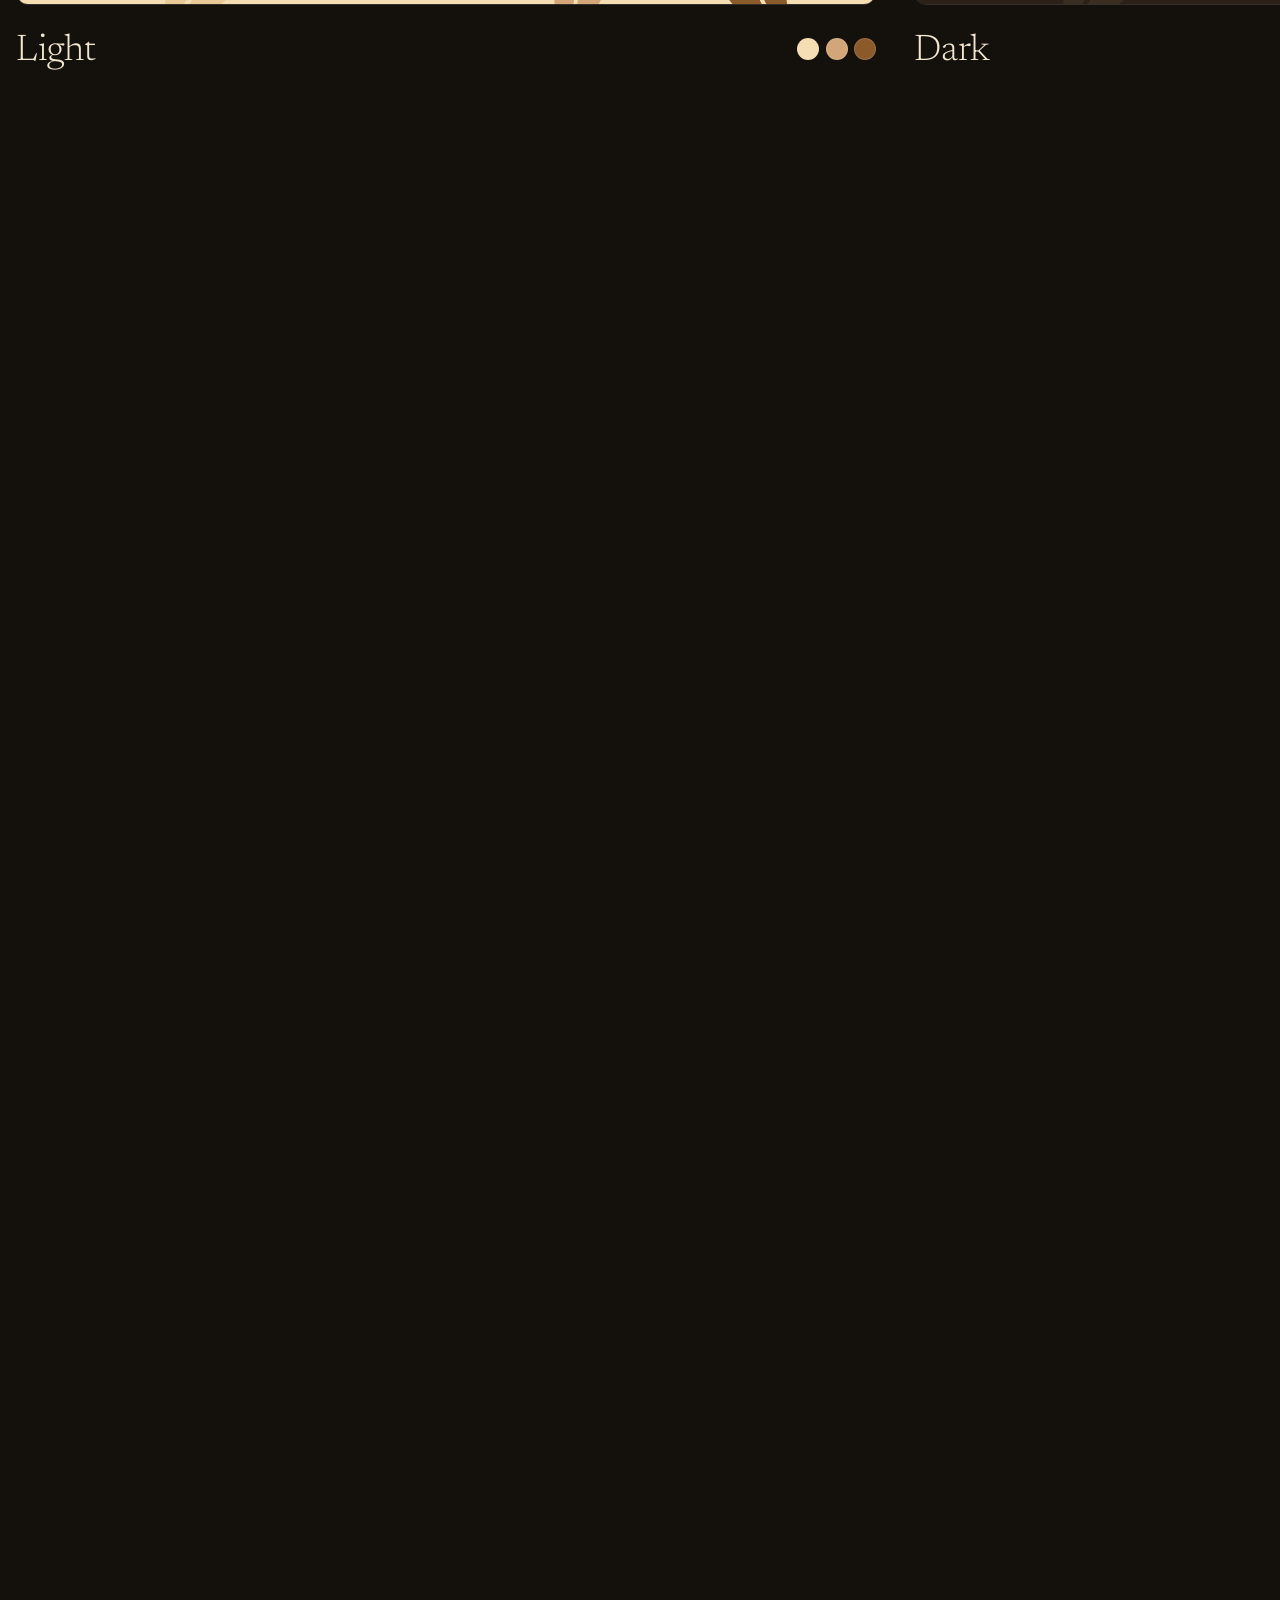
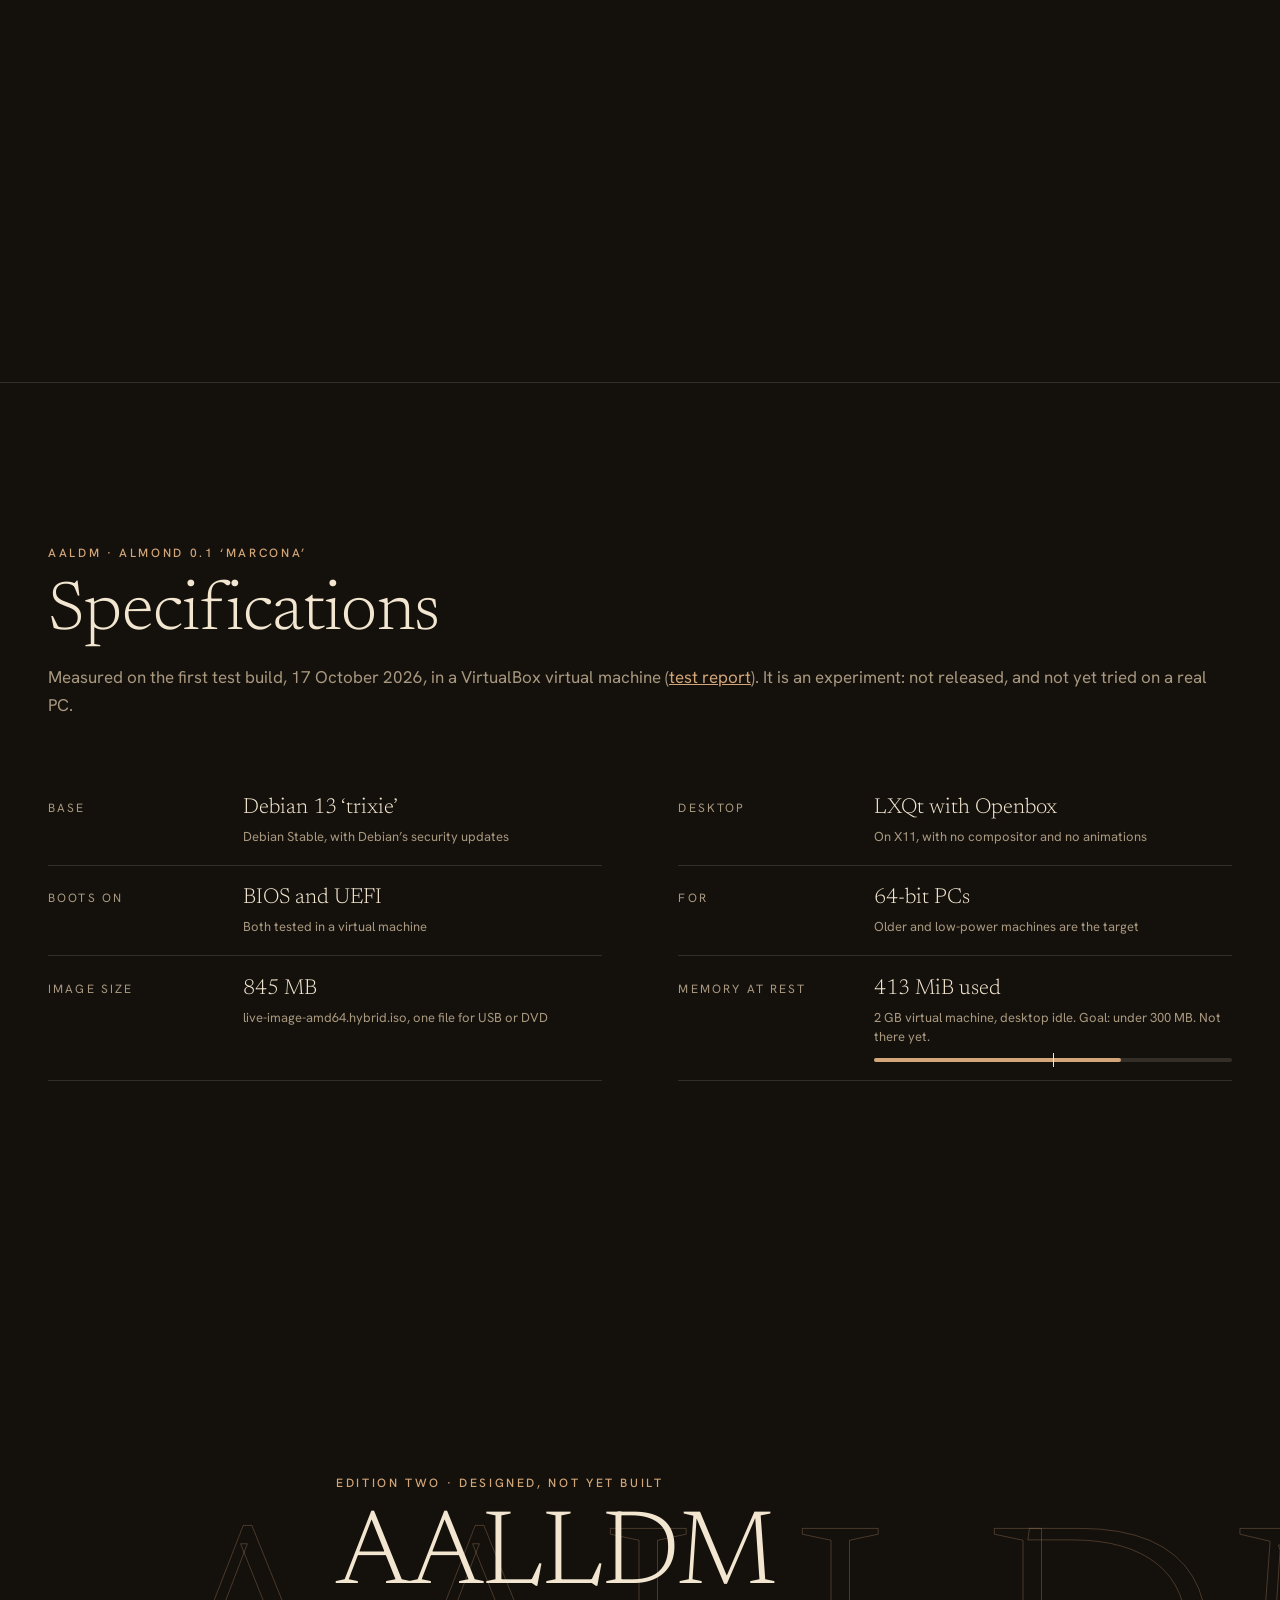
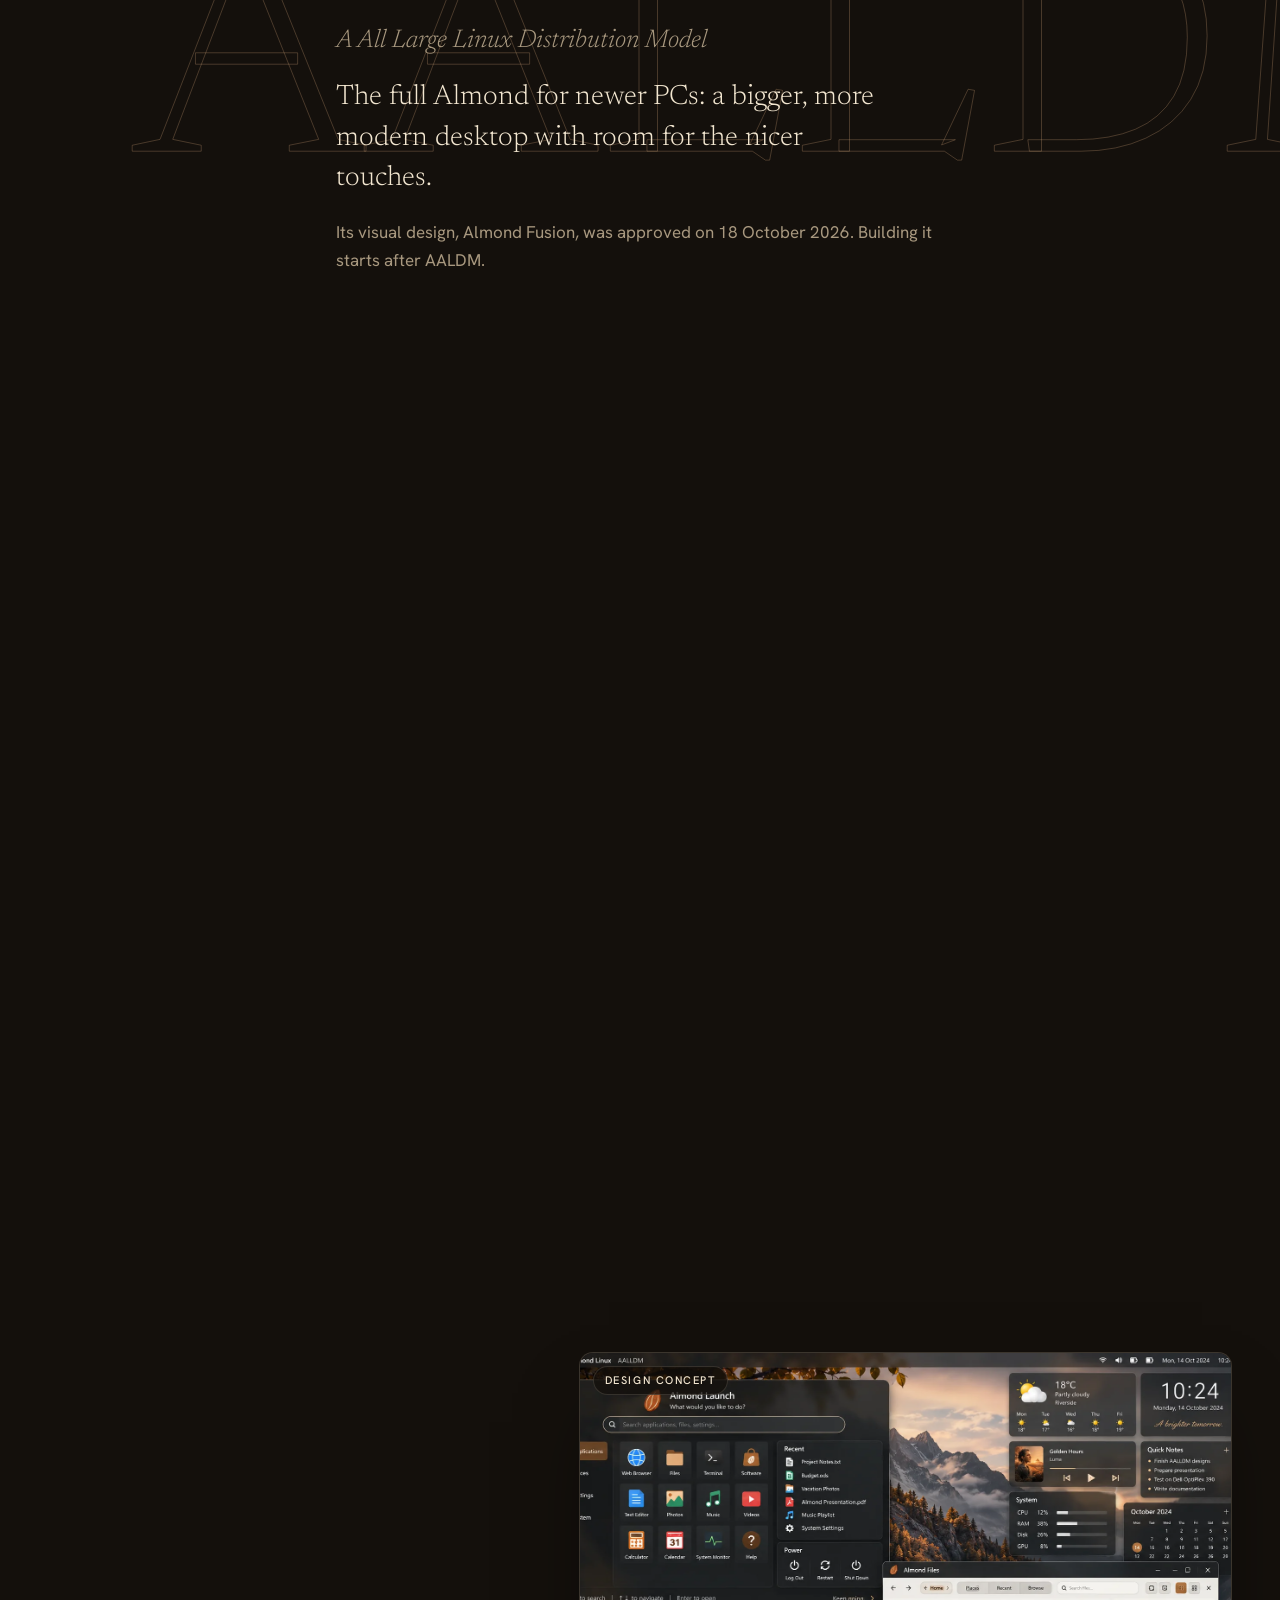
==== commit 45ee0fa7: "Homepage: scroll showcase of AALDM and AALLDM; previous homepage kept as classic.html - New index.ht" ====
--- a/index.html
+++ b/index.html
@@ -2,11 +2,12 @@
 <html lang="en">
 <head>
 <meta charset="utf-8">
-<meta name="viewport" content="width=device-width, initial-scale=1">
+<meta name="viewport" content="width=device-width, initial-scale=1, viewport-fit=cover">
 <title>Almond Linux – Simple. Powerful. Yours.</title>
-<meta name="description" content="Almond Linux is an independent Linux distribution project, planned to be based on Debian, with two editions: AALLDM for newer PCs and AALDM for older ones. It is in early development: a first test ISO has booted in a virtual machine, and nothing has been released.">
-<meta name="theme-color" content="#2B2118">
-<meta name="color-scheme" content="light">
+<meta name="description" content="Almond Linux is an independent Linux distribution project in two editions: AALDM for older 64-bit PCs and AALLDM for newer ones. Early development; nothing released yet.">
+<meta name="theme-color" content="#14100c">
+<meta name="color-scheme" content="dark">
+<script>document.documentElement.classList.add('js')</script>
 <link rel="icon" href="favicon.ico?v=2" sizes="48x48">
 <link rel="icon" type="image/svg+xml" href="favicon.svg?v=2">
 <link rel="icon" type="image/png" sizes="32x32" href="assets/images/favicon-32.png?v=2">
@@ -15,245 +16,296 @@
 <link rel="manifest" href="site.webmanifest?v=2">
 <meta property="og:type" content="website">
 <meta property="og:title" content="Almond Linux – Simple. Powerful. Yours.">
-<meta property="og:description" content="An independent, Debian-based Linux distribution project in early development.">
+<meta property="og:description" content="An independent Linux distribution project in two editions, AALDM and AALLDM. Early development.">
 <meta property="og:image" content="https://almondlinux.github.io/assets/images/og-image.png">
 <meta property="og:image:alt" content="The Almond Linux logo: a brown almond above the words Almond Linux">
 <meta name="twitter:card" content="summary_large_image">
-<link rel="stylesheet" href="assets/css/fonts.css">
-<link rel="stylesheet" href="assets/css/style.css">
+<link rel="preload" href="assets/fonts/newsreader-latin-300-normal.woff2" as="font" type="font/woff2" crossorigin>
+<link rel="stylesheet" href="assets/css/showcase.css">
+<script src="assets/js/showcase.js" defer></script>
 </head>
 <body>
 <a class="skip" href="#main">Skip to content</a>
-
-<header class="split s57 masthead">
-  <div class="field cream bar">
-    <a class="brand" href="index.html"><img src="assets/images/almond-mark-header.png" width="33" height="48" alt=""><span>Almond Linux</span></a>
+<header class="bar">
+  <div class="wrap">
+    <a class="brand" href="index.html"><img src="assets/showcase/svg/almond-mark-mono-light.svg" alt="" width="18" height="26">Almond Linux</a>
+    <nav aria-label="Main">
+      <a href="#aaldm">AALDM</a>
+      <a href="#aalldm">AALLDM</a>
+      <a href="about.html">About</a>
+      <a class="opt" href="development.html">Development</a>
+      <a class="opt" href="downloads.html">Downloads</a>
+      <a class="opt" href="docs.html">Docs</a>
+    </nav>
   </div>
-  <nav class="field navcell" aria-label="Main">
-    <ul>
-      <li><a href="index.html" aria-current="page">Home</a></li>
-      <li><a href="about.html">About</a></li>
-      <li><a href="development.html">Development</a></li>
-      <li><a href="downloads.html">Downloads</a></li>
-      <li><a href="docs.html">Documentation</a></li>
-      <li><a href="https://github.com/AlmondLinux">GitHub</a></li>
-    </ul>
-  </nav>
 </header>
 
 <main id="main">
-
-  <div class="split s57 hero">
-    <div class="field cream stack">
-      <img class="mark" src="assets/images/almond-mark.png" width="220" height="320" alt="">
-      <h1><span>Almond</span> <span>Linux</span></h1>
-    </div>
-    <div class="field dark stack">
-      <p class="tagline"><span>Simple.</span> <span>Powerful.</span> <span>Yours.</span></p>
-      <div>
-        <p class="lede">A new Linux distribution project built around simplicity, stability, and freedom.</p>
-        <p class="lede strong">Currently in early development.</p>
-        <p class="hero-cta"><a class="btn" href="https://github.com/AlmondLinux/almond-linux"><span>Follow Almond on GitHub</span> <span class="arr" aria-hidden="true">→</span></a></p>
-        <p class="cap">Status ledger · 15 October 2026</p>
-        <dl class="ledger">
-          <div><dt>project</dt><dd>Almond Linux</dd></div>
-          <div><dt>status</dt><dd>early development</dd></div>
-          <div><dt>base</dt><dd>Debian 13 ‘trixie’ (planned)</dd></div>
-          <div><dt>editions</dt><dd>AALLDM · AALDM (planned)</dd></div>
-          <div><dt>iso</dt><dd>none yet</dd></div>
-          <div><dt>next</dt><dd>0.1 ‘Marcona’ – first AALDM ISO</dd></div>
-        </dl>
-      </div>
-    </div>
-  </div>
-
-  <section class="split s84" aria-labelledby="h-about">
-    <div class="field paper">
-      <p class="kicker">01 · about</p>
-      <h2 id="h-about">About Almond</h2>
-      <div class="indent">
-        <p class="lead">Almond Linux is an independent Linux distribution project focused on simplicity, stability, performance, and freedom. The initial operating system will be based on Debian. The long-term goal is for Almond to become a fully independent distribution of its own.</p>
-        <p>Right now Almond is a logo, two public repositories, and an AALDM build that produced its first test ISO on 17 October 2026. That ISO booted in a VirtualBox virtual machine, in both legacy BIOS and UEFI mode. It is an experiment: not released, not offered for download, and not yet tried on a real PC. This site tells you exactly where things stand, and nothing more than that.</p>
-        <p><a href="about.html">More about the project</a></p>
-      </div>
-    </div>
-    <div class="field cream log">
-      <h3>Logbook</h3>
-      <ol class="logbook" reversed>
-        <li><time datetime="2026-10-18">18 Oct 2026</time> The AALLDM visual design is approved as a set of design mockups. No AALLDM system has been built.</li>
-        <li><time datetime="2026-10-17">17 Oct 2026</time> First AALDM test ISO built, and booted in a VirtualBox virtual machine in legacy BIOS and UEFI mode. Idle memory in that single test: 413 MiB with 2 GB of RAM, above the 300 MB target (<a href="https://github.com/AlmondLinux/almond-linux/blob/main/tests/results/2026-10-17-vm/RESULTS.md">test report</a>). It is an experiment: not released and not tried on a real PC.</li>
-        <li><time datetime="2026-10-14">14 Oct 2026</time> AALDM build configuration and the first Almond Pure source files published: icon theme with folder colours, window themes, the Almond Launcher and wallpapers. Not built or tested yet.</li>
-        <li><time datetime="2026-10-14">14 Oct 2026</time> AALDM chosen as the first edition: LXQt with the Openbox window manager on X11, for 64-bit PCs.</li>
-        <li><time datetime="2026-10-14">14 Oct 2026</time> Almond Pure, the visual design for AALDM, approved as a set of design mockups.</li>
-        <li><time datetime="2026-10-14">14 Oct 2026</time> First public repositories published on GitHub, under the MIT License: the build configuration and this website.</li>
-        <li><time datetime="2026-10-14">14 Oct 2026</time> Release codenames chosen: Spanish almond varieties, starting with ‘Marcona’.</li>
-        <li><time datetime="2026-10-14">14 Oct 2026</time> Two editions defined: AALLDM for newer PCs, AALDM for older ones.</li>
-        <li><time datetime="2026-10-14">14 Oct 2026</time> The AlmondLinux organisation is created on GitHub.</li>
-        <li><time datetime="2026-10-14">14 Oct 2026</time> The almond logo is adopted as the official mark.</li>
-      </ol>
-      <p class="aside">A selection, newest first. The full log is on the <a href="development.html#h-log">development page</a>.</p>
-    </div>
-  </section>
-
-  <section class="split s48" aria-labelledby="h-vision">
-    <div class="field dark">
-      <p class="kicker">02 · vision</p>
-      <h2 id="h-vision">Our vision</h2>
-      <p>What we want Almond to become in the long run. These are goals for the finished system, not features you can use today.</p>
-    </div>
-    <div class="field paper">
-      <dl class="goals">
-        <div class="goal"><dt>Simple.</dt><dd>A clean desktop with sensible defaults. Someone new to Linux should be able to get going without reading a manual.</dd></div>
-        <div class="goal"><dt>Powerful.</dt><dd>The whole Debian package archive underneath, for people who want to go further.</dd></div>
-        <div class="goal"><dt>Yours.</dt><dd>Free and open-source software, no tracking, and nothing you can’t change.</dd></div>
+  <section class="hero" id="top" data-p>
+    <div class="stage">
+      <div class="glow"></div>
+      <div class="inner wrap">
+        <img class="mark" src="assets/showcase/svg/almond-mark-mono-light.svg" alt="The Almond Linux mark" width="110" height="161">
+        <h1>Almond <em>Linux</em></h1>
+        <p class="sub">Simple. Powerful. Yours.</p>
+      </div>
+      <p class="scroll-cue">Scroll</p>
+    </div>
+  </section>
+
+  <section class="opener" id="aaldm" data-p>
+    <div class="stage">
+      <img class="wall" src="assets/showcase/svg/almond-pure-light.svg" alt="" width="1920" height="1080">
+      <div class="copy wrap">
+        <p class="eyebrow">Edition one · in development</p>
+        <h2>AALDM</h2>
+        <p class="expansion">A All Little Distribution Model</p>
+        <p class="lede">The light Almond, made for the PCs that other systems left behind.</p>
+      </div>
+    </div>
+  </section>
+
+  <section class="story" aria-label="Almond Pure, the look of AALDM">
+    <div class="wrap grid">
+      <div class="steps">
+        <article class="step" data-shot="0" data-name="Almond Pure Light">
+          <p class="num">ALMOND PURE · LIGHT</p>
+          <h3>A desktop that feels warm.</h3>
+          <p>Cream surfaces, soft leaves and a slim top bar that stays out of the way. Files opens to the folders you use, with Places on the left.</p>
+          <figure class="inline-shot"><span class="chip">Design concept</span><img src="assets/showcase/img/pure-light-desktop.webp" alt="Design concept: Almond Pure Light desktop with the Files window" width="704" height="402" loading="lazy"></figure>
+        </article>
+        <article class="step" data-shot="1" data-name="Almond Pure Dark · Settings">
+          <p class="num">ALMOND PURE · DARK</p>
+          <h3>Or quiet and dark.</h3>
+          <p>The same desktop at night. Settings keeps every visual choice in one calm window: theme, accent colour, icon style and interface scale.</p>
+          <figure class="inline-shot"><span class="chip">Design concept</span><img src="assets/showcase/img/pure-dark-settings.webp" alt="Design concept: Almond Pure Dark desktop with Settings open on Appearance" width="704" height="378" loading="lazy"></figure>
+        </article>
+        <article class="step" data-shot="2" data-name="Almond Launcher">
+          <p class="num">ALMOND LAUNCHER</p>
+          <h3>Everything, one key away.</h3>
+          <p>Press Super and start typing. The launcher finds your apps, recent files and power options, then gets out of the way.</p>
+          <figure class="inline-shot"><span class="chip">Design concept</span><img src="assets/showcase/img/launcher.webp" alt="Design concept: the Almond Launcher with apps, recent files and power controls" width="552" height="384" loading="lazy"></figure>
+        </article>
+        <article class="step" data-shot="3" data-name="Almond Files · Almond Fold">
+          <p class="num">ALMOND FILES · ALMOND FOLD</p>
+          <h3>Your files, in order.</h3>
+          <p>Folders wear their purpose: green for Downloads, red for Music, plum for Videos. A dock on the left keeps Home, Applications, Places and Settings close.</p>
+          <figure class="inline-shot"><span class="chip">Design concept</span><img src="assets/showcase/img/pure-dark-desktop.webp" alt="Design concept: dark Almond desktop with a side dock and the Files window" width="898" height="465" loading="lazy"></figure>
+        </article>
+        <article class="step" data-shot="4" data-name="Application menu · Calendar">
+          <p class="num">ALMOND PURE · MENU</p>
+          <h3>Calm, even when busy.</h3>
+          <p>The application menu sorts programs into plain groups, and the calendar keeps notifications beside the date instead of over your work.</p>
+          <figure class="inline-shot"><span class="chip">Design concept</span><img src="assets/showcase/img/pure-menu-calendar.webp" alt="Design concept: application menu and calendar with notifications" width="704" height="240" loading="lazy"></figure>
+        </article>
+      </div>
+      <div class="frame-col" aria-hidden="true">
+        <div class="frame">
+          <span class="chip">Design concept</span>
+          <div class="screen">
+            <img class="on" src="assets/showcase/img/pure-light-desktop.webp" alt="" width="704" height="402">
+            <img src="assets/showcase/img/pure-dark-settings.webp" alt="" width="704" height="378">
+            <img class="contain" src="assets/showcase/img/launcher.webp" alt="" width="552" height="384">
+            <img src="assets/showcase/img/pure-dark-desktop.webp" alt="" width="898" height="465">
+            <img class="contain" src="assets/showcase/img/pure-menu-calendar.webp" alt="" width="704" height="240">
+          </div>
+          <p class="caption">Almond Pure Light</p>
+        </div>
+      </div>
+    </div>
+  </section>
+
+
+  <section class="real" aria-labelledby="h-real">
+    <div class="wrap">
+      <div class="real-head">
+        <p class="eyebrow">Not a concept</p>
+        <h2 id="h-real">This part is real.</h2>
+        <p class="muted">The first AALDM test build, running in a VirtualBox virtual machine on 17 October 2026. Plainer than the design for now: the Almond Pure look arrives piece by piece.</p>
+      </div>
+      <div class="real-row">
+        <figure><img src="assets/showcase/img/real-boot.webp" alt="Real screenshot: the Almond Linux boot menu with the almond logo" width="800" height="600" loading="lazy"><figcaption>Boot menu (UEFI)</figcaption></figure>
+        <figure class="wide"><img src="assets/showcase/img/real-desktop.webp" alt="Real screenshot: the AALDM desktop with the Almond Pure Light wallpaper" width="1280" height="800" loading="lazy"><figcaption>The desktop, Almond Pure Light wallpaper</figcaption></figure>
+        <figure><img src="assets/showcase/img/real-launcher.webp" alt="Real screenshot: the Almond Launcher open on the AALDM desktop" width="1280" height="800" loading="lazy"><figcaption>Almond Launcher, opened with Super</figcaption></figure>
+      </div>
+      <p class="real-note">Real screenshots · VirtualBox · 17 October 2026</p>
+    </div>
+  </section>
+
+  <section class="icons" data-p aria-label="Almond Pure icons">
+    <div class="stage">
+      <div class="icon-grid">
+        <img src="assets/showcase/svg/user-home.svg" alt="Home folder" width="64" height="64">
+        <img src="assets/showcase/svg/folder-documents.svg" alt="Documents folder" width="64" height="64">
+        <img src="assets/showcase/svg/folder-download.svg" alt="Downloads folder" width="64" height="64">
+        <img src="assets/showcase/svg/folder-pictures.svg" alt="Pictures folder" width="64" height="64">
+        <img src="assets/showcase/svg/folder-music.svg" alt="Music folder" width="64" height="64">
+        <img src="assets/showcase/svg/folder-videos.svg" alt="Videos folder" width="64" height="64">
+        <img src="assets/showcase/svg/user-desktop.svg" alt="Desktop folder" width="64" height="64">
+        <img src="assets/showcase/svg/folder-projects.svg" alt="Projects folder" width="64" height="64">
+        <img src="assets/showcase/svg/almond-launch.svg" alt="Almond Launcher" width="64" height="64">
+        <img src="assets/showcase/svg/system-file-manager.svg" alt="Files" width="64" height="64">
+        <img src="assets/showcase/svg/utilities-terminal.svg" alt="Terminal" width="64" height="64">
+        <img src="assets/showcase/svg/preferences-system.svg" alt="Settings" width="64" height="64">
+        <img src="assets/showcase/svg/system-software-install.svg" alt="Software" width="64" height="64">
+        <img src="assets/showcase/svg/system-software-update.svg" alt="Updates" width="64" height="64">
+        <img src="assets/showcase/svg/web-browser.svg" alt="Web browser" width="64" height="64">
+        <img src="assets/showcase/svg/accessories-text-editor.svg" alt="Text editor" width="64" height="64">
+        <img src="assets/showcase/svg/accessories-calculator.svg" alt="Calculator" width="64" height="64">
+        <img src="assets/showcase/svg/x-office-calendar.svg" alt="Calendar" width="64" height="64">
+        <img src="assets/showcase/svg/system-search.svg" alt="Search" width="64" height="64">
+        <img src="assets/showcase/svg/application-pdf.svg" alt="PDF document" width="64" height="64">
+        <img src="assets/showcase/svg/network-wireless-signal-excellent.svg" alt="Wi-Fi" width="64" height="64">
+        <img src="assets/showcase/svg/audio-volume-high.svg" alt="Volume" width="64" height="64">
+        <img src="assets/showcase/svg/battery-good.svg" alt="Battery" width="64" height="64">
+        <img src="assets/showcase/svg/system-shutdown.svg" alt="Shut down" width="64" height="64">
+      </div>
+      <div class="label wrap">
+        <p class="eyebrow">Real files, not a mockup</p>
+        <h2>Almond Pure icons</h2>
+        <p class="muted">Flat, warm and readable down to sixteen pixels. Every icon here is drawn from the Almond Pure icon theme.</p>
+      </div>
+    </div>
+  </section>
+
+  <section class="moods" data-p aria-label="Three moods">
+    <div class="stage">
+      <div class="head wrap">
+        <p class="eyebrow">Wallpapers · Almond Pure</p>
+        <h2>Three moods. Your choice.</h2>
+      </div>
+      <div class="track" id="track">
+        <article class="mood">
+          <div class="pic"><img src="assets/showcase/svg/almond-pure-light.svg" alt="Almond Pure Light wallpaper: golden leaves on cream" width="1920" height="1080" loading="lazy"></div>
+          <div class="meta"><h3>Light</h3><div class="swatches" aria-hidden="true"><span style="background:#f5deb3"></span><span style="background:#d2a679"></span><span style="background:#8b5a2b"></span></div></div>
+        </article>
+        <article class="mood">
+          <div class="pic"><img src="assets/showcase/svg/almond-pure-dark.svg" alt="Almond Pure Dark wallpaper: brown leaves on dark brown" width="1920" height="1080" loading="lazy"></div>
+          <div class="meta"><h3>Dark</h3><div class="swatches" aria-hidden="true"><span style="background:#2b2118"></span><span style="background:#202125"></span><span style="background:#d2a679"></span></div></div>
+        </article>
+        <article class="mood">
+          <div class="pic"><img src="assets/showcase/svg/almond-pure-ocean.svg" alt="Almond Pure Ocean wallpaper: blue leaves on deep blue" width="1920" height="1080" loading="lazy"></div>
+          <div class="meta"><h3>Ocean</h3><div class="swatches" aria-hidden="true"><span style="background:#1e2c3b"></span><span style="background:#2f5a8a"></span><span style="background:#4b7cb8"></span></div></div>
+        </article>
+      </div>
+    </div>
+  </section>
+
+  <section class="specs" id="specs">
+    <div class="wrap">
+      <div class="top">
+        <p class="eyebrow">AALDM · Almond 0.1 ‘Marcona’</p>
+        <h2>Specifications</h2>
+        <p class="muted">Measured on the first test build, 17 October 2026, in a VirtualBox virtual machine (<a href="https://github.com/AlmondLinux/almond-linux/blob/ai-bridge/phase-1/tests/results/2026-10-17-vm/RESULTS.md">test report</a>). It is an experiment: not released, and not yet tried on a real PC.</p>
+      </div>
+      <dl class="ledger">
+        <div class="row"><dt>Base</dt><dd>Debian 13 ‘trixie’<small>Debian Stable, with Debian’s security updates</small></dd></div>
+        <div class="row"><dt>Desktop</dt><dd>LXQt with Openbox<small>On X11, with no compositor and no animations</small></dd></div>
+        <div class="row"><dt>Boots on</dt><dd>BIOS and UEFI<small>Both tested in a virtual machine</small></dd></div>
+        <div class="row"><dt>For</dt><dd>64-bit PCs<small>Older and low-power machines are the target</small></dd></div>
+        <div class="row"><dt>Image size</dt><dd>845 MB<small>live-image-amd64.hybrid.iso, one file for USB or DVD</small></dd></div>
+        <div class="row"><dt>Memory at rest</dt><dd>413 MiB used<small>2 GB virtual machine, desktop idle. Goal: under 300 MB. Not there yet.</small>
+          <div class="meter" role="img" aria-label="413 MiB measured against a 300 MB goal"><i style="width:68.9%"></i><b style="left:50%"></b></div></dd></div>
       </dl>
     </div>
   </section>
 
-  <section class="split s57" aria-labelledby="h-editions">
-    <div class="field cream">
-      <p class="kicker">03 · editions</p>
-      <h2 id="h-editions">Two editions, one Almond</h2>
-      <p class="lead">A new PC and a ten-year-old laptop deserve different systems. Almond is planned in two editions, built from the same base and the same values.</p>
-      <p>AALDM is in progress as 0.1 ‘Marcona’, and its first test ISO has booted in a virtual machine. AALLDM’s visual design is approved, but no AALLDM system has been built. The details below will only firm up as the work does.</p>
-    </div>
-    <div class="field dark">
-      <div class="edition">
-        <p class="cap">Edition · large</p>
-        <p class="acro">AALLDM</p>
+  <section class="large" id="aalldm" data-p>
+    <div class="stage">
+      <div class="ghost" aria-hidden="true">AALLDM</div>
+      <div class="copy wrap">
+        <p class="eyebrow">Edition two · designed, not yet built</p>
+        <h2>AALLDM</h2>
         <p class="expansion">A All Large Linux Distribution Model</p>
-        <p>The full Almond: a bigger, more modern desktop for newer PCs, with room for the nicer touches.</p>
-        <dl class="ledger">
-          <div><dt>for</dt><dd>newer PCs</dd></div>
-          <div><dt>desktop</dt><dd>not chosen yet</dd></div>
-          <div><dt>status</dt><dd>design approved · no ISO</dd></div>
-        </dl>
-      </div>
-      <div class="edition">
-        <p class="cap">Edition · little</p>
-        <p class="acro">AALDM</p>
-        <p class="expansion">A All Little Distribution Model</p>
-        <p>The light Almond: made for older and low-power PCs. The aim is a system that stays quick on hardware other systems have left behind. It is the edition being built first.</p>
-        <dl class="ledger">
-          <div><dt>for</dt><dd>older and low-power 64-bit PCs</dd></div>
-          <div><dt>desktop</dt><dd>LXQt + Openbox</dd></div>
-          <div><dt>status</dt><dd>in progress · test ISO only</dd></div>
-        </dl>
-      </div>
-    </div>
-  </section>
-
-  <section class="split s48 dark roadmap" aria-labelledby="h-road">
-    <div class="field wide">
-      <p class="kicker">04 · roadmap</p>
-      <h2 id="h-road">Development roadmap</h2>
-      <p>Five steps, from a first bootable image to a stable release. Each named release takes its codename from a Spanish almond variety. Nothing here is marked done, because nothing is done yet.</p>
-    </div>
-    <div class="field rl">
-      <div class="cols" aria-hidden="true"><span>version</span><span>milestone</span><span>status</span></div>
-      <ol class="road">
-        <li class="cur">
-          <span class="ver">Almond 0.1 <span class="code">‘Marcona’</span></span>
-          <span class="what">First bootable Debian-based ISO</span>
-          <span class="state"><span class="vh">Status: </span>In progress</span>
-          <span class="det">First test ISO built and booted in a VirtualBox virtual machine on 17 October 2026. Still to do: a real PC, the full memory measurements and the remaining checks.</span>
-        </li>
-        <li>
-          <span class="ver">Almond 0.2 <span class="code">‘Largueta’</span></span>
-          <span class="what">Custom Almond branding, wallpaper, themes, and system identity</span>
-          <span class="state"><span class="vh">Status: </span>Planned</span>
-        </li>
-        <li>
-          <span class="ver">Almond 0.3 <span class="code">‘Valencia’</span></span>
-          <span class="what">Customized desktop experience</span>
-          <span class="state"><span class="vh">Status: </span>Planned</span>
-        </li>
-        <li>
-          <span class="ver">Almond 0.5</span>
-          <span class="what">Graphical installer and testing</span>
-          <span class="state"><span class="vh">Status: </span>Planned</span>
-        </li>
-        <li>
-          <span class="ver">Almond 1.0</span>
-          <span class="what">First stable public release</span>
-          <span class="state"><span class="vh">Status: </span>Planned</span>
-        </li>
-      </ol>
-    </div>
-    <div class="field notes">
-      <h3>The plan for 0.1</h3>
+        <p class="lede">The full Almond for newer PCs: a bigger, more modern desktop with room for the nicer touches.</p>
+        <p class="muted">Its visual design, Almond Fusion, was approved on 18 October 2026. Building it starts after AALDM.</p>
+      </div>
+    </div>
+  </section>
+
+  <section class="story story-large" aria-label="Almond Fusion, the look of AALLDM">
+    <div class="wrap grid">
+      <div class="steps">
+        <article class="step" data-shot="0" data-name="AALLDM desktop · Almond Launch">
+          <p class="num">AALLDM · THE DESKTOP</p>
+          <h3>Room for everything.</h3>
+          <p>A wider desktop for newer PCs: the launcher, a side dock, Files with a preview panel, and quiet widgets for the weather, music and the week ahead.</p>
+          <figure class="inline-shot"><span class="chip">Design concept</span><img src="assets/showcase/img/aalldm-mountain.webp" alt="Design concept: the AALLDM desktop with Almond Launch, widgets, a side dock and Files" width="1672" height="941" loading="lazy"></figure>
+        </article>
+        <article class="step" data-shot="1" data-name="Almond Fusion">
+          <p class="num">ALMOND FUSION</p>
+          <h3>Powerful. Fluid. Personal.</h3>
+          <p>Almond Fusion is the AALLDM look: dark panels, warm light and a dock you can reach from anywhere. Files sits in the middle, the widgets keep to the edge.</p>
+          <figure class="inline-shot"><span class="chip">Design concept</span><img src="assets/showcase/img/aalldm-fusion.webp" alt="Design concept: Almond Fusion with clock, weather, system and notes widgets beside Almond Files" width="1672" height="516" loading="lazy"></figure>
+        </article>
+        <article class="step" data-shot="2" data-name="Almond Files Pro · Explore">
+          <p class="num">ALMOND FILES PRO · EXPLORE</p>
+          <h3>Browse naturally.</h3>
+          <p>Places, Recent and Browse live in one header, so the folders get the whole window.</p>
+          <figure class="inline-shot"><span class="chip">Design concept</span><img src="assets/showcase/img/files-pro-explore.webp" alt="Design concept: Almond Files Pro, Explore view" width="736" height="884" loading="lazy"></figure>
+        </article>
+        <article class="step" data-shot="3" data-name="Almond Files Pro · Select">
+          <p class="num">ALMOND FILES PRO · SELECT</p>
+          <h3>Tools when you need them.</h3>
+          <p>Copy, Move, Rename, Delete and Share only appear once something is selected, each with a keyboard shortcut.</p>
+          <figure class="inline-shot"><span class="chip">Design concept</span><img src="assets/showcase/img/files-pro-select.webp" alt="Design concept: Almond Files Pro, two folders selected with file actions shown" width="736" height="884" loading="lazy"></figure>
+        </article>
+        <article class="step" data-shot="4" data-name="Almond Files Pro · Personalize">
+          <p class="num">ALMOND FILES PRO · PERSONALIZE</p>
+          <h3>Arranged your way.</h3>
+          <p>Compact or horizontal navigation, floating or header actions, icon size and folder colours, with a live preview and a reset to default.</p>
+          <figure class="inline-shot"><span class="chip">Design concept</span><img src="assets/showcase/img/files-pro-personalize.webp" alt="Design concept: Almond Files Pro personalisation panel with a live preview" width="736" height="884" loading="lazy"></figure>
+        </article>
+      </div>
+      <div class="frame-col" aria-hidden="true">
+        <div class="frame">
+          <span class="chip">Design concept</span>
+          <div class="screen">
+            <img class="on" src="assets/showcase/img/aalldm-mountain.webp" alt="" width="1672" height="941">
+            <img class="contain" src="assets/showcase/img/aalldm-fusion.webp" alt="" width="1672" height="516">
+            <img class="contain panel" src="assets/showcase/img/files-pro-explore.webp" alt="" width="736" height="884">
+            <img class="contain panel" src="assets/showcase/img/files-pro-select.webp" alt="" width="736" height="884">
+            <img class="contain panel" src="assets/showcase/img/files-pro-personalize.webp" alt="" width="736" height="884">
+          </div>
+          <p class="caption">AALLDM desktop · Almond Launch</p>
+        </div>
+      </div>
+    </div>
+  </section>
+
+  <section class="close">
+    <div class="wrap inner">
+      <img src="assets/showcase/svg/almond-mark-mono-light.svg" alt="" width="56" height="82">
+      <h2>Simple. Powerful. <em>Yours.</em></h2>
+      <p class="muted">Almond Linux is an independent project, built in the open.</p>
+      <div class="actions">
+        <a class="btn solid" href="https://github.com/AlmondLinux/almond-linux">Follow on GitHub</a>
+        <a class="btn line" href="https://almondlinux.github.io">Visit almondlinux.github.io</a>
+      </div>
+    </div>
+  </section>
+</main>
+
+<footer class="site-foot">
+  <div class="wrap">
+    <p class="names">Almond Linux · AALLDM / AALDM</p>
+    <nav aria-label="Site">
       <ul>
-        <li>Base: Debian Stable, currently Debian 13 ‘trixie’.</li>
-        <li>Built with Debian live-build.</li>
-        <li>First edition: AALDM, for 64-bit PCs. The plan is one ISO for both older BIOS PCs and newer UEFI PCs.</li>
-        <li>Desktop: LXQt with the Openbox window manager on X11, chosen to keep memory use low.</li>
-        <li>Goals: under 300 MB of memory when idle, and PCs with 1 GB where feasible. Targets, not measurements.</li>
-        <li>Tested in virtual machines before it goes near real hardware.</li>
+        <li><a href="about.html">About</a></li>
+        <li><a href="development.html">Development</a></li>
+        <li><a href="downloads.html">Downloads</a></li>
+        <li><a href="docs.html">Documentation</a></li>
+        <li><a href="docs.html#license">License information</a></li>
+        <li><a href="docs.html#contact">Contact</a></li>
+        <li><a href="https://github.com/AlmondLinux">GitHub</a></li>
+        <li><a href="classic.html">Previous homepage</a></li>
       </ul>
-      <h3>After 1.0: going independent</h3>
-      <p>Debian is the starting point, not the destination. Step by step, Almond plans to replace what it borrows:</p>
-      <ol class="steps">
-        <li>An Almond package repository for Almond’s own software.</li>
-        <li>Building packages from source on Almond’s own build system.</li>
-        <li>A fully independent Almond, no longer based on Debian.</li>
-      </ol>
-      <p>This is a long-term goal. No dates are promised.</p>
-      <p><a href="development.html">Full roadmap and technical direction</a></p>
-    </div>
-  </section>
-
-  <div class="split s57">
-    <section class="field cream" aria-labelledby="h-dl">
-      <p class="kicker">05 · downloads</p>
-      <h2 id="h-dl">Downloads</h2>
-      <p class="big">Almond Linux is currently in development. No official ISO is available yet.</p>
-      <p>When a release exists it will be published here and on GitHub, with checksums. Until then, any file calling itself an Almond Linux ISO did not come from this project.</p>
-      <p><a href="downloads.html">See both editions on the downloads page</a></p>
-    </section>
-    <section class="field paper drop" aria-labelledby="h-os">
-      <p class="kicker">06 · open source</p>
-      <h2 id="h-os">Open source</h2>
-      <p class="lead">Almond is developed in the open: its build configuration and this website are published on GitHub for anyone to read.</p>
-      <p>It builds on free and open-source software, mainly Debian packages, and every upstream component keeps its own license and copyright. Almond does not claim ownership of any upstream software.</p>
-      <p>Almond’s own files are released under the MIT License. The Almond Linux name and logo are not covered by it.</p>
-      <p><a href="docs.html#license">License information</a></p>
-    </section>
-  </div>
-
-  <section class="split s57" aria-labelledby="h-join">
-    <div class="field cream">
-      <img class="lockup" src="assets/images/almond-logo.png" width="480" height="575" alt="">
-    </div>
-    <div class="field dark">
-      <p class="kicker">07 · get involved</p>
-      <h2 id="h-join">Get involved</h2>
-      <p class="lead">Almond is developed in the open on GitHub.</p>
-      <p>The main repository is <a href="https://github.com/AlmondLinux/almond-linux" class="mono">github.com/<wbr>AlmondLinux/<wbr>almond-linux</a>. Its contribution guidelines explain how to help, and its issue tracker is the place for questions and bug reports.</p>
-      <p>The easiest way to follow along is to watch the repository on GitHub.</p>
-      <a class="btn" href="https://github.com/AlmondLinux/almond-linux"><span>Follow Almond on GitHub</span> <span class="arr" aria-hidden="true">→</span></a>
-    </div>
-  </section>
-
-</main>
-
-<footer class="split s57 dark foot">
-  <div class="field">
-    <p class="fname">Almond Linux</p>
-    <p class="mono">AALLDM / AALDM</p>
-    <dl class="expand">
-      <div><dt>AALLDM</dt><dd>A All Large Linux Distribution Model</dd></div>
-      <div><dt>AALDM</dt><dd>A All Little Distribution Model</dd></div>
-    </dl>
-  </div>
-  <div class="field">
-    <ul class="flinks">
-      <li><a href="https://github.com/AlmondLinux">GitHub organisation</a></li>
-      <li><a href="docs.html#license">License information</a></li>
-      <li><a href="docs.html#contact">Contact</a></li>
-    </ul>
-    <p>Almond Linux is an independent project and is not affiliated with Debian, Canonical, Red Hat, AlmaLinux, or any other Linux organization.</p>
-    <p>This site uses no cookies, analytics or trackers.</p>
-    <p class="legal">Linux® is the registered trademark of Linus Torvalds in the U.S. and other countries. Debian is a registered trademark owned by Software in the Public Interest, Inc.</p>
+    </nav>
+    <div class="legal">
+      <p>Desktop pictures marked “Design concept” are design mockups, not screenshots. The icons and wallpapers are real Almond files. Almond Linux 0.1 ‘Marcona’ is in development; nothing has been released yet.</p>
+      <p>Almond Linux is an independent project and is not affiliated with Debian, Canonical, Red Hat, AlmaLinux, or any other Linux organization. This site uses no cookies, analytics or trackers.</p>
+      <p>Linux® is the registered trademark of Linus Torvalds in the U.S. and other countries. Debian is a registered trademark owned by Software in the Public Interest, Inc.</p>
+    </div>
   </div>
 </footer>
 </body>
--- a/assets/css/showcase.css
+++ b/assets/css/showcase.css
@@ -0,0 +1,230 @@
+/* Almond Linux homepage (showcase). Fonts are self-hosted: see assets/fonts/README.md */
+@font-face { font-family: "Newsreader"; src: url(../fonts/newsreader-latin-300-normal.woff2) format("woff2"); font-weight: 300; font-style: normal; font-display: swap; }
+@font-face { font-family: "Newsreader"; src: url(../fonts/newsreader-latin-300-italic.woff2) format("woff2"); font-weight: 300; font-style: italic; font-display: swap; }
+@font-face { font-family: "Newsreader"; src: url(../fonts/newsreader-latin-400-normal.woff2) format("woff2"); font-weight: 400; font-style: normal; font-display: swap; }
+@font-face { font-family: "Hanken Grotesk"; src: url(../fonts/hanken-grotesk-latin-400-normal.woff2) format("woff2"); font-weight: 400; font-style: normal; font-display: swap; }
+@font-face { font-family: "Hanken Grotesk"; src: url(../fonts/hanken-grotesk-latin-500-normal.woff2) format("woff2"); font-weight: 500; font-style: normal; font-display: swap; }
+
+/* Layout: a cinematic scroll story. Pinned stages hold the pictures still while words
+   change beside them; the page ends on a ledger of real, measured specifications. */
+:root {
+  --night: #14100c;      /* page ground: roasted almond shell, almost black */
+  --shell: #1d1712;      /* raised stage */
+  --cream: #f2e6d0;      /* main text on dark */
+  --husk: #a8987f;       /* secondary text */
+  --gold: #d2a679;       /* Almond golden beige, the single accent */
+  --rule: rgba(242, 230, 208, .14);
+  --paper: #f5ead6;      /* the one light stage */
+  --ink: #2b2118;        /* text on paper (Almond dark brown) */
+  --display: "Newsreader", "Iowan Old Style", "Palatino Linotype", Georgia, serif;
+  --text: "Hanken Grotesk", "Segoe UI", "Helvetica Neue", Arial, sans-serif;
+  --gutter-l: max(16px, env(safe-area-inset-left, 0px));
+  --gutter-r: max(16px, env(safe-area-inset-right, 0px));
+  color-scheme: dark;
+}
+*, *::before, *::after { box-sizing: border-box; }
+html { scroll-behavior: smooth; }
+body {
+  margin: 0; background: var(--night); color: var(--cream);
+  font: 400 1.0625rem/1.65 var(--text); -webkit-font-smoothing: antialiased;
+  overflow-x: clip;
+}
+img { display: block; max-width: 100%; height: auto; }
+a { color: var(--gold); }
+a:focus-visible, button:focus-visible { outline: 2px solid var(--gold); outline-offset: 4px; }
+h1, h2, h3 { font-family: var(--display); font-weight: 300; margin: 0; text-wrap: balance; letter-spacing: -.01em; }
+p { margin: 0; }
+.wrap { width: 100%; max-width: 76rem; margin: 0 auto; padding-left: var(--gutter-l); padding-right: var(--gutter-r); }
+.eyebrow { font: 500 .75rem/1.4 var(--text); letter-spacing: .22em; text-transform: uppercase; color: var(--gold); }
+.lede { font: 300 clamp(1.25rem, 1rem + 1vw, 1.75rem)/1.45 var(--display); color: var(--cream); max-width: 34ch; }
+.muted { color: var(--husk); }
+.chip { display: inline-block; font: 500 .6875rem/1 var(--text); letter-spacing: .14em; text-transform: uppercase;
+  color: var(--cream); background: rgba(20, 16, 12, .72); border: 1px solid var(--rule); padding: .5rem .7rem; border-radius: 999px; }
+
+/* ---------- top bar ---------- */
+.bar { position: sticky; top: env(safe-area-inset-top, 0px); z-index: 20;
+  background: rgba(20, 16, 12, .82); border-bottom: 1px solid var(--rule); }
+.bar .wrap { display: flex; align-items: center; justify-content: space-between; gap: 1rem; padding-block: .8rem; }
+.brand { display: flex; align-items: center; gap: .65rem; color: var(--cream); text-decoration: none;
+  font: 400 1.125rem/1 var(--display); letter-spacing: .02em; }
+.brand img { width: 18px; height: auto; }
+.bar nav { display: flex; gap: clamp(.8rem, 3vw, 2.2rem); }
+.bar nav a { color: var(--husk); text-decoration: none; font-size: .8125rem; letter-spacing: .12em; text-transform: uppercase; }
+.bar nav a:hover { color: var(--cream); }
+
+/* ---------- hero ---------- */
+.hero { position: relative; height: 175vh; }
+.hero .stage { position: sticky; top: 0; height: 100vh; display: grid; place-items: center; overflow: hidden; }
+.hero .inner { display: grid; justify-items: center; gap: 1.6rem; text-align: center;
+  transform: translateY(calc(var(--p, 0) * -6vh)) scale(calc(1 - var(--p, 0) * .08)); opacity: calc(1 - var(--p, 0) * .9); }
+.hero .mark { width: clamp(64px, 9vw, 110px); }
+.hero h1 { font-size: clamp(3.2rem, 1.6rem + 8vw, 9.5rem); line-height: .92; }
+.hero h1 em { font-style: italic; color: var(--gold); }
+.hero .sub { font: 300 italic clamp(1.25rem, 1rem + 1.2vw, 2rem)/1.3 var(--display); color: var(--husk); }
+.hero .scroll-cue { position: absolute; bottom: calc(2rem + env(safe-area-inset-bottom, 0px)); left: 50%; transform: translateX(-50%);
+  font-size: .75rem; letter-spacing: .22em; text-transform: uppercase; color: var(--husk); opacity: calc(1 - var(--p, 0) * 3); }
+.hero .glow { position: absolute; inset: auto 0 -30vh 0; height: 70vh;
+  background: radial-gradient(60% 60% at 50% 100%, rgba(210, 166, 121, .16), transparent 70%); }
+
+/* ---------- edition opener (the one light stage) ---------- */
+.opener { position: relative; height: 200vh; }
+.opener .stage { position: sticky; top: 0; height: 100vh; overflow: hidden; background: var(--paper); color: var(--ink); }
+.opener .wall { position: absolute; inset: 0; width: 100%; height: 100%; object-fit: cover;
+  transform: scale(calc(1.18 - var(--p, 0) * .18)); transform-origin: 70% 40%; }
+.opener .copy { position: relative; height: 100%; display: grid; align-content: center; gap: 1.2rem; }
+.opener .copy .eyebrow { color: #7a4f24; }
+.opener h2 { font-size: clamp(4rem, 2rem + 12vw, 13rem); line-height: .85; color: var(--ink);
+  transform: translateX(calc(var(--p, 0) * -4vw)); }
+.opener .expansion { font: 300 italic clamp(1.15rem, 1rem + .8vw, 1.6rem)/1.3 var(--display); color: #4a3826; }
+.opener .lede { color: var(--ink); opacity: calc(.35 + var(--p, 0) * 1.6); }
+
+/* ---------- scroll story: words change, the frame stays ---------- */
+.story { padding-block: 12vh; }
+.story .grid { display: grid; grid-template-columns: minmax(0, 5fr) minmax(0, 7fr); gap: clamp(2rem, 5vw, 5rem); }
+.steps { display: grid; }
+.step { min-height: 88vh; display: grid; align-content: center; gap: 1rem; padding-block: 4vh; }
+.step h3 { font-size: clamp(2rem, 1.4rem + 2.4vw, 3.4rem); line-height: 1.05; }
+.step p { color: var(--husk); max-width: 38ch; }
+.step .num { font: 500 .75rem/1 var(--text); letter-spacing: .2em; color: var(--gold); }
+.step .inline-shot { display: none; }
+.frame-col { position: relative; }
+.frame { position: sticky; top: calc(50vh - min(28vw, 330px)); }
+.screen { position: relative; aspect-ratio: 16 / 10; max-width: 100%; border-radius: 14px; overflow: hidden;
+  background: var(--shell); border: 1px solid var(--rule); box-shadow: 0 40px 80px -30px rgba(0, 0, 0, .7); }
+.screen img { position: absolute; inset: 0; width: 100%; height: 100%; object-fit: cover; opacity: 0;
+  transform: scale(1.04); transition: opacity .7s ease, transform 1.2s ease; }
+.screen img.on { opacity: 1; transform: scale(1); }
+.screen img.contain { object-fit: contain; background: #1a1612; }
+.frame .chip { position: absolute; top: 14px; left: 14px; z-index: 2; }
+.frame .caption { margin-top: 1rem; font-size: .8125rem; color: var(--husk); min-height: 1.4em; }
+
+/* ---------- icons: the grid steps back as you scroll ---------- */
+.icons { position: relative; height: 220vh; }
+.icons .stage { position: sticky; top: 0; height: 100vh; display: grid; place-items: center; overflow: hidden; }
+.icon-grid { display: grid; grid-template-columns: repeat(8, minmax(0, 1fr)); gap: clamp(1.2rem, 3vw, 3rem);
+  width: min(100%, 64rem); padding-left: var(--gutter-l); padding-right: var(--gutter-r);
+  transform: translateY(-7vh) scale(calc(2.6 - min(var(--p, 0) * 2.4, 1) * 1.6)); }
+.icon-grid img { width: 100%; aspect-ratio: 1; }
+.icons .label { position: absolute; left: 0; right: 0; bottom: 9vh; text-align: center; display: grid; gap: .6rem;
+  opacity: calc(var(--p, 0) * 3 - 1.5); }
+.icons .label h2 { font-size: clamp(2rem, 1.4rem + 3vw, 4rem); }
+
+/* ---------- three moods: a horizontal run ---------- */
+.moods { position: relative; height: 300vh; }
+.moods .stage { position: sticky; top: 0; height: 100vh; overflow: hidden; display: grid; grid-template-columns: minmax(0, 1fr); align-content: center; gap: 2.5rem; }
+.moods .head { display: grid; gap: .8rem; }
+.moods .head h2 { font-size: clamp(2.4rem, 1.6rem + 3.4vw, 5rem); line-height: 1; }
+.track { display: flex; gap: clamp(1rem, 3vw, 2.5rem); padding-left: var(--gutter-l); padding-right: var(--gutter-r);
+  transform: translateX(calc(var(--p, 0) * var(--shift, 0) * -1px)); will-change: transform; }
+.mood { flex: 0 0 min(78vw, 860px); display: grid; gap: 1rem; }
+.mood .pic { aspect-ratio: 16 / 9; border-radius: 12px; overflow: hidden; border: 1px solid var(--rule); }
+.mood .pic img { width: 100%; height: 100%; object-fit: cover; }
+.mood .meta { display: flex; align-items: baseline; justify-content: space-between; gap: 1rem; flex-wrap: wrap; }
+.mood h3 { font-size: clamp(1.6rem, 1.2rem + 1.4vw, 2.4rem); }
+.swatches { display: flex; gap: .4rem; }
+.swatches span { width: 22px; height: 22px; border-radius: 50%; border: 1px solid var(--rule); }
+
+/* ---------- specifications ---------- */
+.specs { padding-block: 18vh 14vh; border-top: 1px solid var(--rule); }
+.specs .top { display: grid; gap: 1rem; margin-bottom: 3.5rem; }
+.specs h2 { font-size: clamp(2.4rem, 1.6rem + 3.4vw, 5rem); line-height: 1; }
+.ledger { display: grid; grid-template-columns: repeat(2, minmax(0, 1fr)); column-gap: clamp(2rem, 6vw, 6rem); }
+.row { display: grid; grid-template-columns: minmax(0, 11rem) minmax(0, 1fr); gap: 1.2rem; padding-block: 1.15rem;
+  border-bottom: 1px solid var(--rule); }
+.row dt { font-size: .75rem; letter-spacing: .18em; text-transform: uppercase; color: var(--husk); padding-top: .3rem; }
+.row dd { margin: 0; font: 300 1.35rem/1.35 var(--display); font-variant-numeric: tabular-nums; }
+.row dd small { display: block; font: 400 .8125rem/1.5 var(--text); color: var(--husk); margin-top: .25rem; }
+.meter { margin-top: .7rem; height: 4px; background: var(--rule); border-radius: 2px; position: relative; }
+.meter i { position: absolute; inset: 0 auto 0 0; background: var(--gold); border-radius: 2px; }
+.meter b { position: absolute; top: -5px; width: 1px; height: 14px; background: var(--cream); }
+
+/* ---------- AALLDM ---------- */
+.large { position: relative; height: 180vh; }
+.large .stage { position: sticky; top: 0; height: 100vh; overflow: hidden; display: grid; align-content: center; }
+.large .ghost { position: absolute; left: 50%; top: 50%; white-space: nowrap; pointer-events: none;
+  font: 300 clamp(6rem, 3rem + 22vw, 26rem)/1 var(--display); color: transparent; -webkit-text-stroke: 1px rgba(210, 166, 121, .28);
+  transform: translate(calc(-50% + (0.5 - var(--p, 0)) * 30vw), -50%); }
+.large .copy { position: relative; display: grid; gap: 1.2rem; max-width: 40rem; }
+.large h2 { font-size: clamp(3rem, 1.8rem + 6vw, 7.5rem); line-height: .9; }
+.large .expansion { font: 300 italic clamp(1.15rem, 1rem + .8vw, 1.6rem)/1.3 var(--display); color: var(--husk); }
+
+/* ---------- close ---------- */
+.close { padding-block: 22vh 10vh; text-align: center; }
+.close .inner { display: grid; justify-items: center; gap: 2rem; }
+.close h2 { font-size: clamp(2.8rem, 1.6rem + 6vw, 7rem); line-height: .95; }
+.close h2 em { font-style: italic; color: var(--gold); }
+.actions { display: flex; gap: 1rem; flex-wrap: wrap; justify-content: center; }
+.btn { display: inline-block; padding: .95rem 1.6rem; border-radius: 999px; text-decoration: none; font-size: .875rem; letter-spacing: .08em; }
+.btn.solid { background: var(--gold); color: var(--night); }
+.btn.solid:hover { background: var(--cream); }
+.btn.line { border: 1px solid var(--rule); color: var(--cream); }
+.btn.line:hover { border-color: var(--gold); }
+.foot { margin-top: 12vh; padding-top: 2rem; border-top: 1px solid var(--rule); font-size: .8125rem; color: var(--husk);
+  max-width: 60ch; margin-inline: auto; text-align: center; }
+
+/* ---------- narrow screens: no pinning, pictures sit inside their step ---------- */
+@media (max-width: 820px) {
+  .bar nav a.opt { display: none; }
+  .story .grid { grid-template-columns: minmax(0, 1fr); }
+  .frame-col { display: none; }
+  .step { min-height: 0; padding-block: 6vh; }
+  .step .inline-shot { display: block; border-radius: 12px; border: 1px solid var(--rule); overflow: hidden; position: relative; }
+  .step .inline-shot .chip { position: absolute; top: 10px; left: 10px; }
+  .icon-grid { grid-template-columns: repeat(4, minmax(0, 1fr)); }
+  .moods { height: auto; }
+  .moods .stage { position: static; height: auto; padding-block: 14vh; }
+  .track { transform: none; flex-direction: column; }
+  .mood { flex-basis: auto; }
+  .ledger { grid-template-columns: minmax(0, 1fr); }
+  .row { grid-template-columns: minmax(0, 1fr); gap: .3rem; }
+}
+@media (prefers-reduced-motion: reduce) {
+  html { scroll-behavior: auto; }
+  .hero, .opener, .icons, .large { height: auto; }
+  .hero .stage, .opener .stage, .icons .stage, .large .stage { position: relative; height: auto; min-height: 80vh; padding-block: 12vh; }
+  .hero .inner, .opener .wall, .opener h2, .icon-grid, .large .ghost { transform: none !important; }
+  .hero .inner, .opener .lede, .icons .label { opacity: 1 !important; }
+  .icons .label { position: static; margin-top: 3rem; }
+  .moods { height: auto; } .moods .stage { position: static; height: auto; padding-block: 12vh; }
+  .track { transform: none; flex-direction: column; }
+  .screen img { transition: none; }
+}
+
+/* ---------- site furniture ---------- */
+.skip { position: absolute; left: 1rem; top: -10rem; z-index: 50; padding: .75rem 1rem; background: var(--cream); color: var(--night); border-radius: 6px; }
+.skip:focus { top: calc(1rem + env(safe-area-inset-top, 0px)); }
+.site-foot { border-top: 1px solid var(--rule); padding-block: 3rem calc(3rem + env(safe-area-inset-bottom, 0px)); color: var(--husk); font-size: .8125rem; }
+.site-foot .wrap { display: grid; gap: 1.6rem; }
+.site-foot nav ul { list-style: none; margin: 0; padding: 0; display: flex; flex-wrap: wrap; gap: .6rem 1.8rem; }
+.site-foot nav a { color: var(--cream); text-decoration: none; letter-spacing: .06em; }
+.site-foot nav a:hover { color: var(--gold); }
+.site-foot .legal { display: grid; gap: .5rem; max-width: 72ch; }
+.site-foot .names { font: 300 1.25rem/1.3 var(--display); color: var(--cream); }
+
+/* ---------- without JavaScript: a calm, static page with every picture visible ---------- */
+:root:not(.js) .hero, :root:not(.js) .opener, :root:not(.js) .icons, :root:not(.js) .large, :root:not(.js) .moods { height: auto; }
+:root:not(.js) .hero .stage, :root:not(.js) .opener .stage, :root:not(.js) .icons .stage, :root:not(.js) .large .stage,
+:root:not(.js) .moods .stage { position: relative; height: auto; min-height: 70vh; padding-block: 12vh; }
+:root:not(.js) .icon-grid, :root:not(.js) .large .ghost, :root:not(.js) .opener .wall { transform: none; }
+:root:not(.js) .opener .lede, :root:not(.js) .icons .label { opacity: 1; }
+:root:not(.js) .icons .label { position: static; margin-top: 3rem; }
+:root:not(.js) .track { transform: none; flex-direction: column; }
+:root:not(.js) .frame-col { display: none; }
+:root:not(.js) .step { min-height: 0; padding-block: 6vh; }
+:root:not(.js) .step .inline-shot { display: block; border-radius: 12px; border: 1px solid var(--rule); overflow: hidden; position: relative; }
+:root:not(.js) .step .inline-shot .chip { position: absolute; top: 10px; left: 10px; }
+
+/* ---------- real screenshots ---------- */
+.real { padding-block: 16vh; border-top: 1px solid var(--rule); }
+.real-head { display: grid; gap: 1rem; margin-bottom: 3rem; max-width: 46rem; }
+.real-head h2 { font-size: clamp(2.4rem, 1.6rem + 3.4vw, 5rem); line-height: 1; }
+.real-row { display: grid; grid-template-columns: minmax(0, 1fr) minmax(0, 1.6fr) minmax(0, 1fr); gap: clamp(1rem, 2.5vw, 2rem); align-items: end;
+}
+.real-row figure { margin: 0; display: grid; gap: .7rem; }
+.real-row img { width: 100%; border-radius: 10px; border: 1px solid var(--rule); background: var(--shell); }
+.real-row figcaption { font-size: .8125rem; color: var(--husk); }
+.real-note { margin-top: 2rem; font: 500 .6875rem/1 var(--text); letter-spacing: .16em; text-transform: uppercase; color: var(--gold); }
+.screen img.panel { background: #171a1f; }
+@media (max-width: 820px) { .real-row { grid-template-columns: minmax(0, 1fr); transform: none; } }
+@media (prefers-reduced-motion: reduce) { .real-row { transform: none !important; } }
+:root:not(.js) .real-row { transform: none; }
